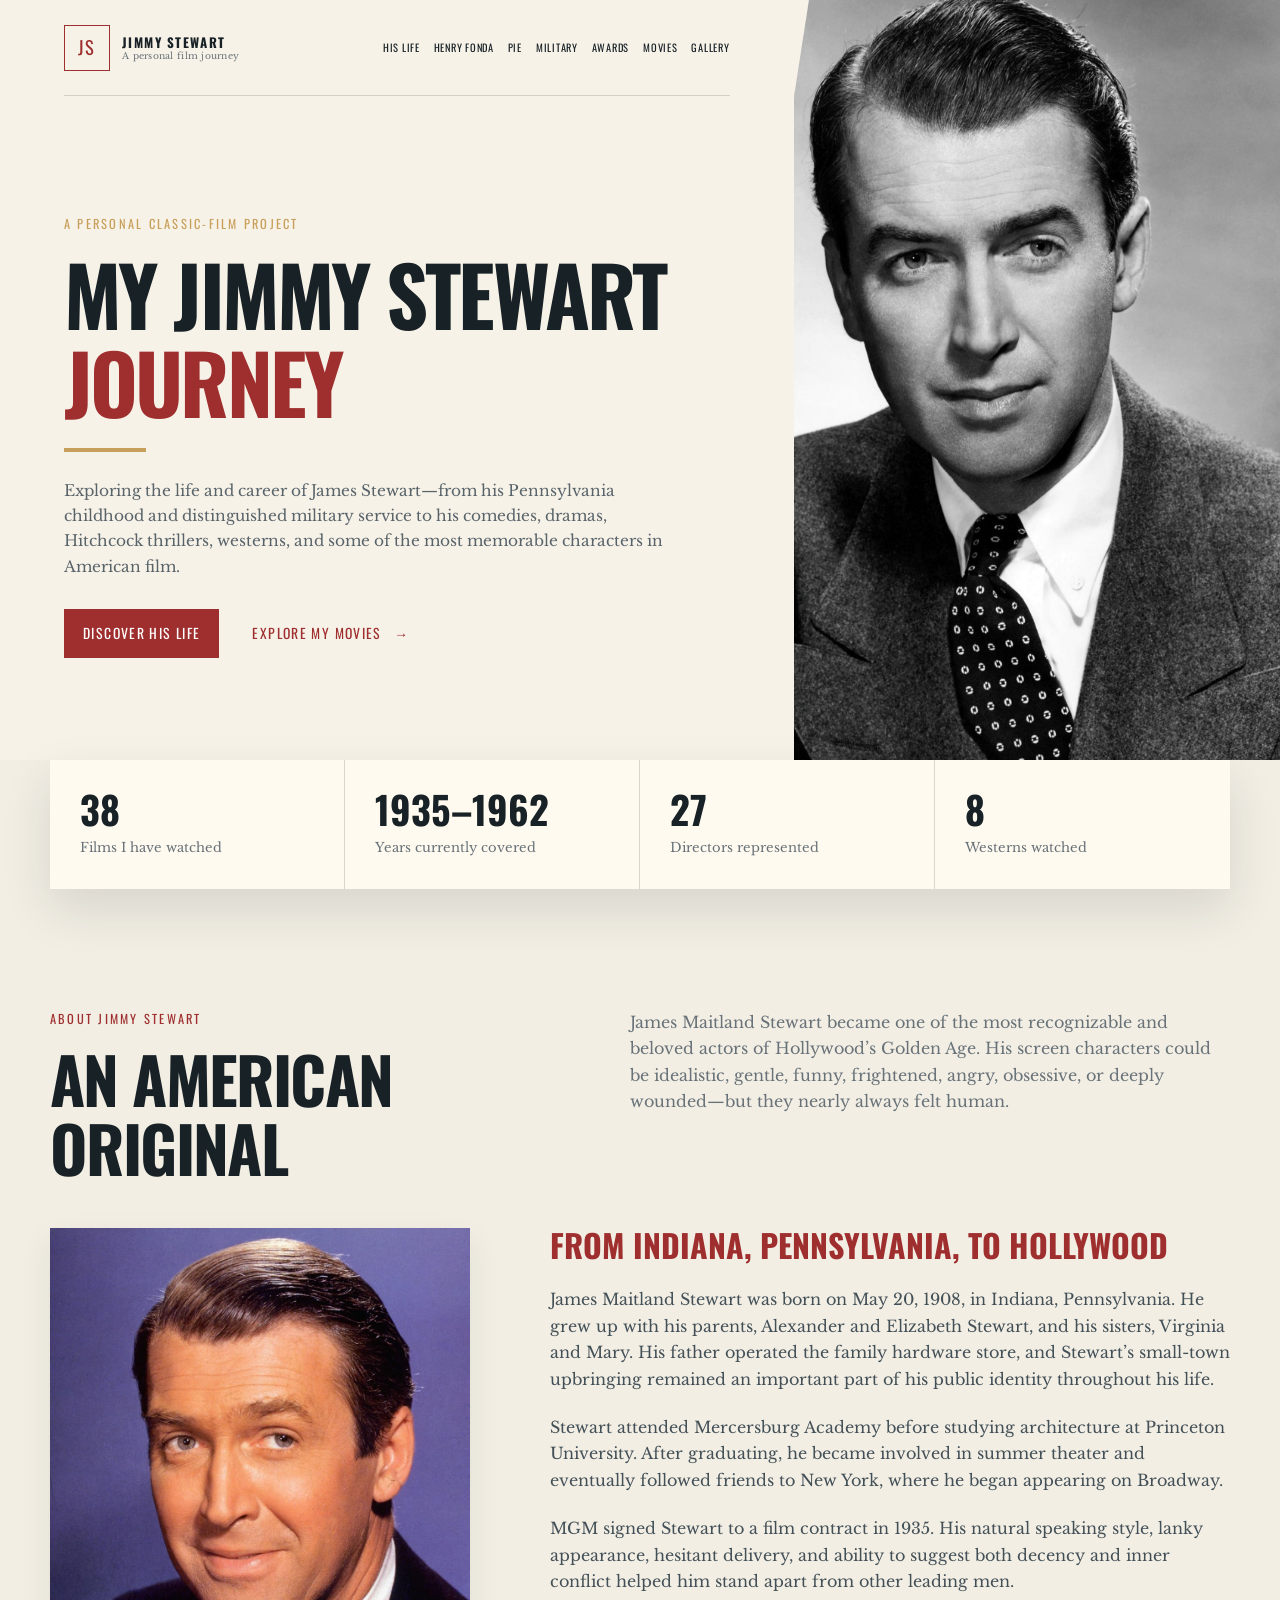
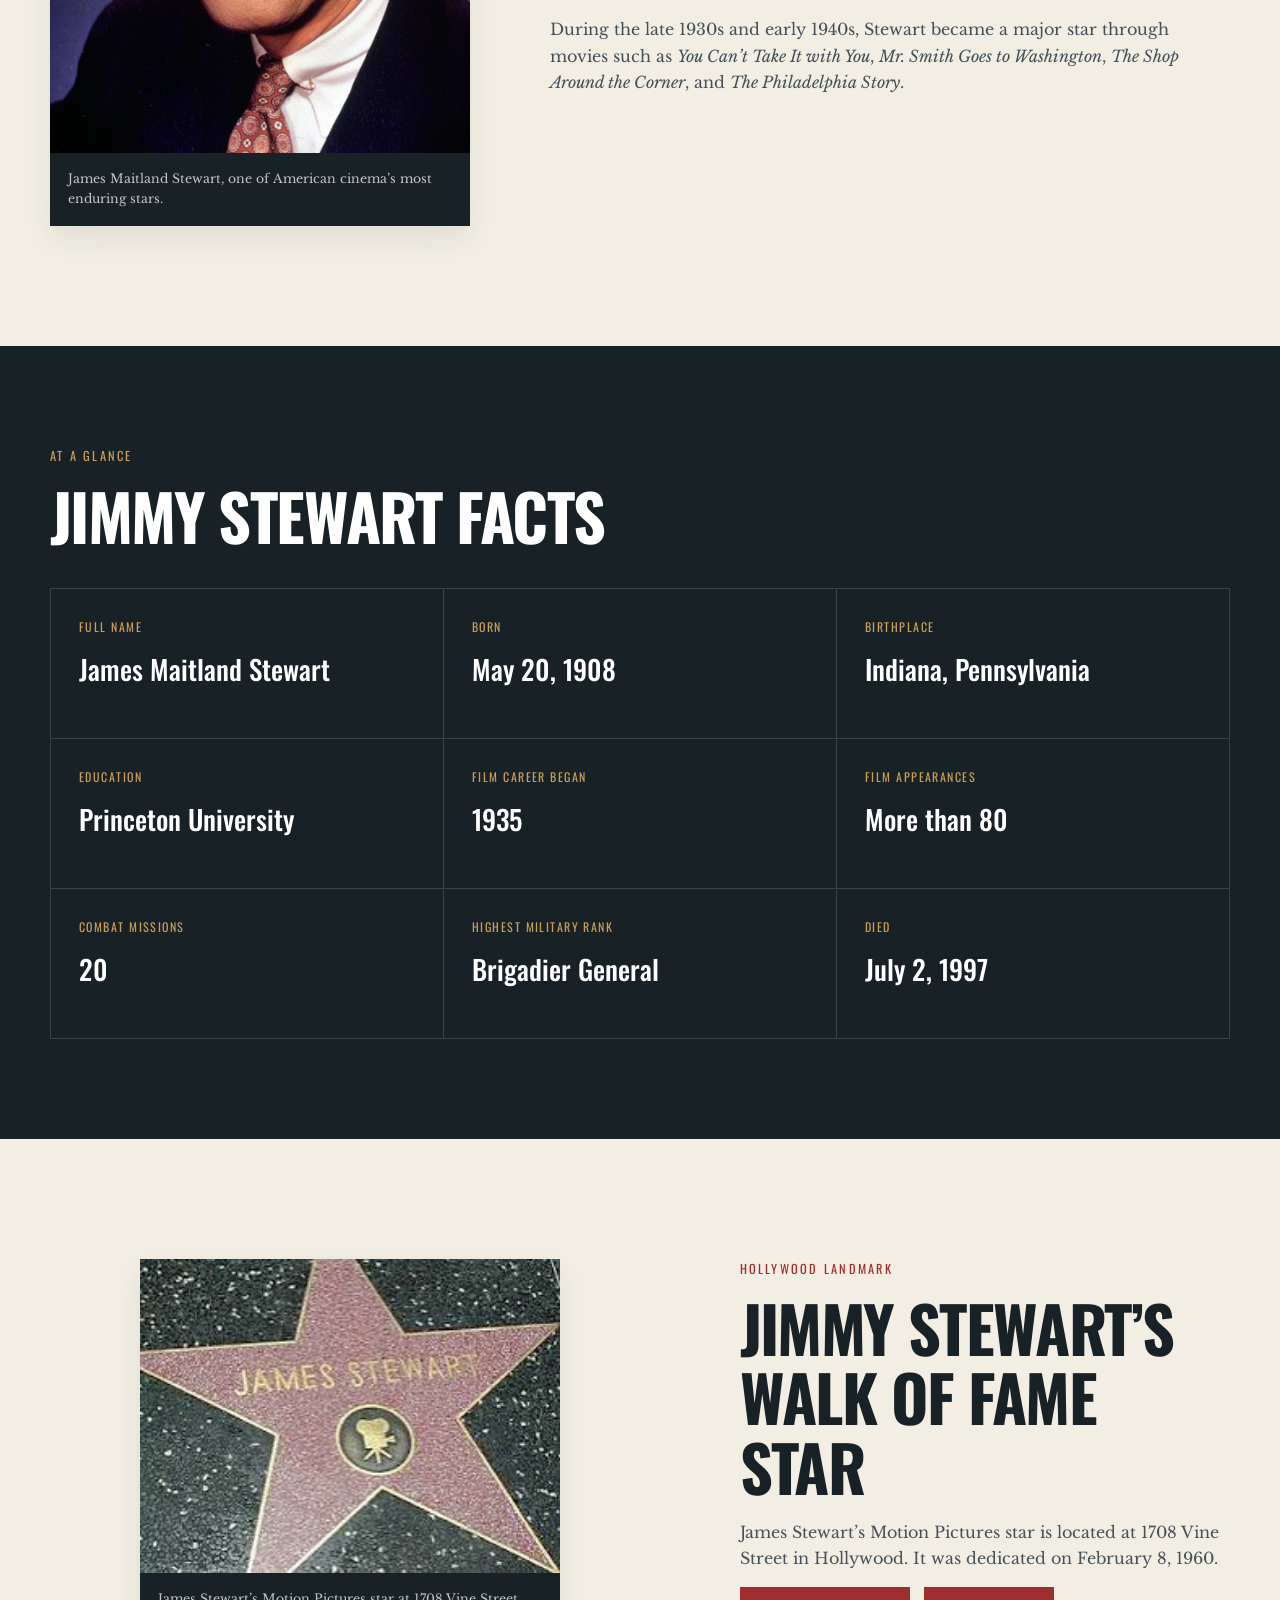
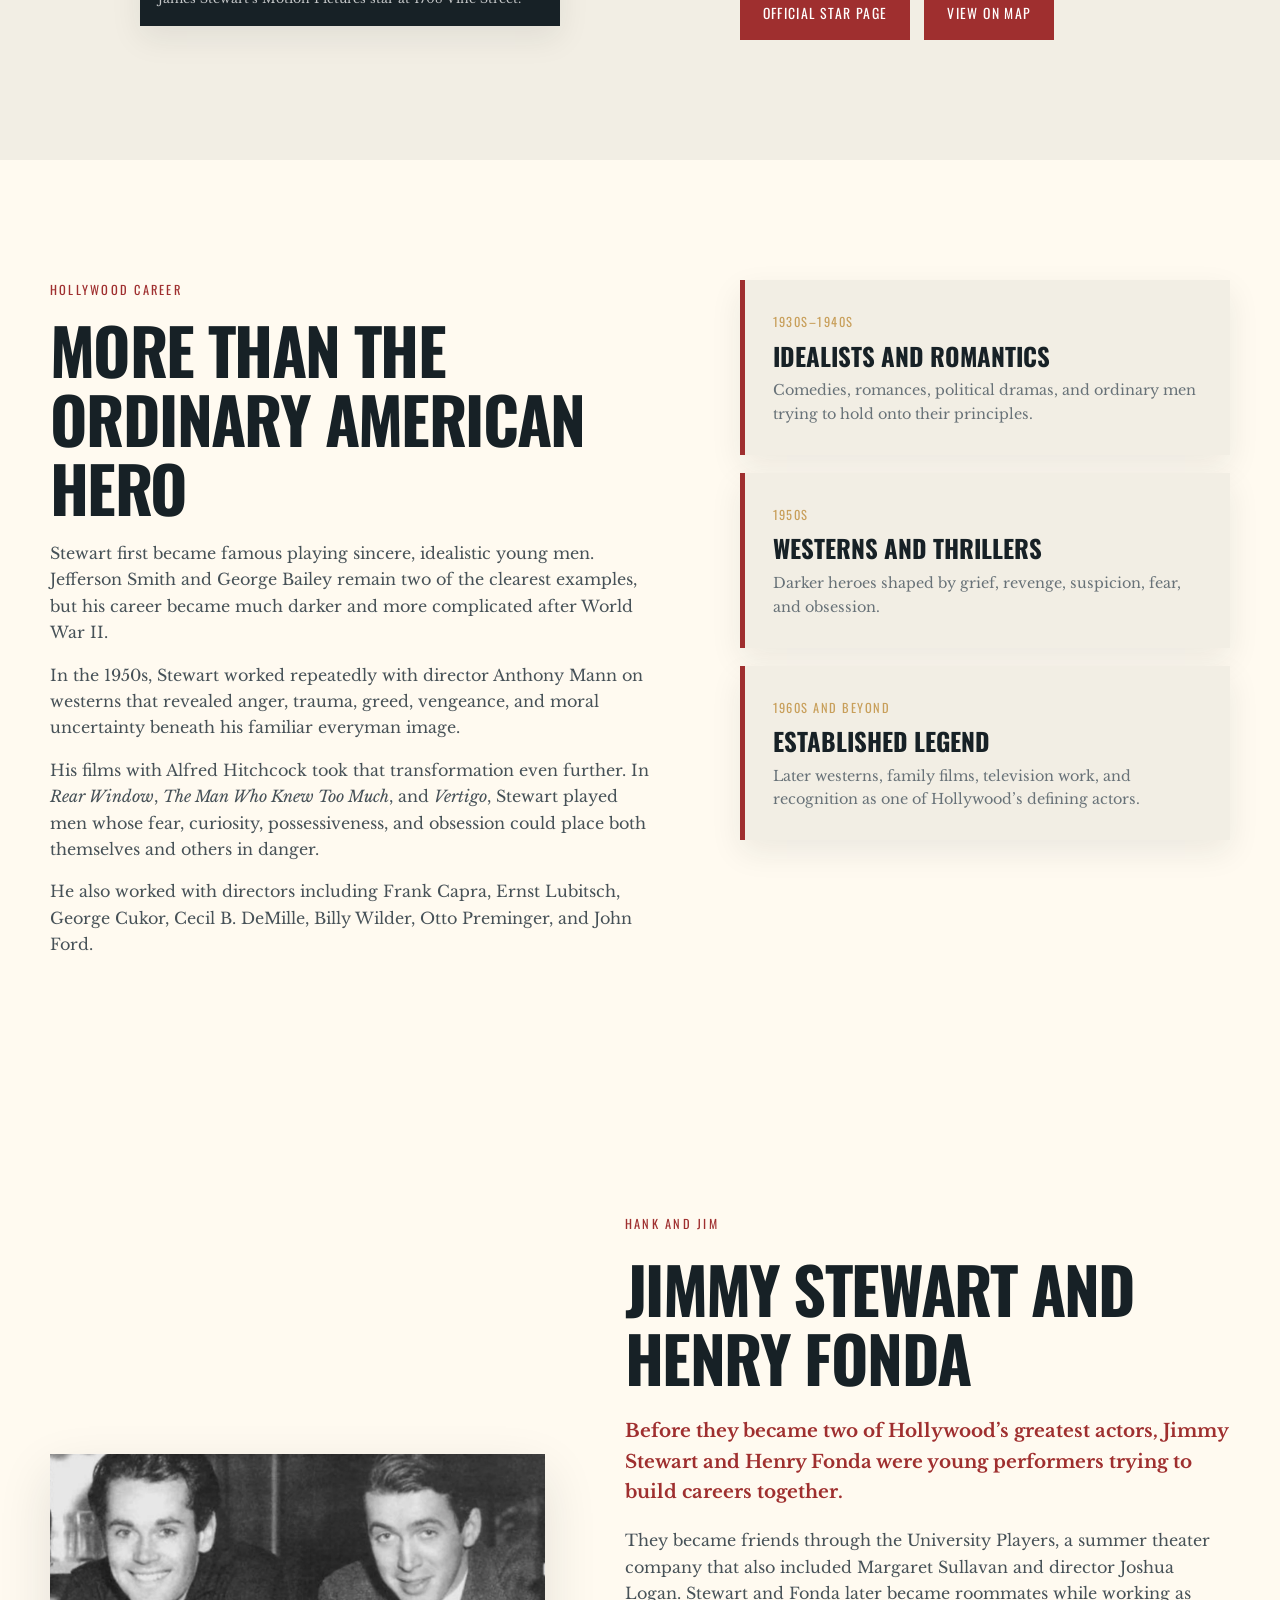
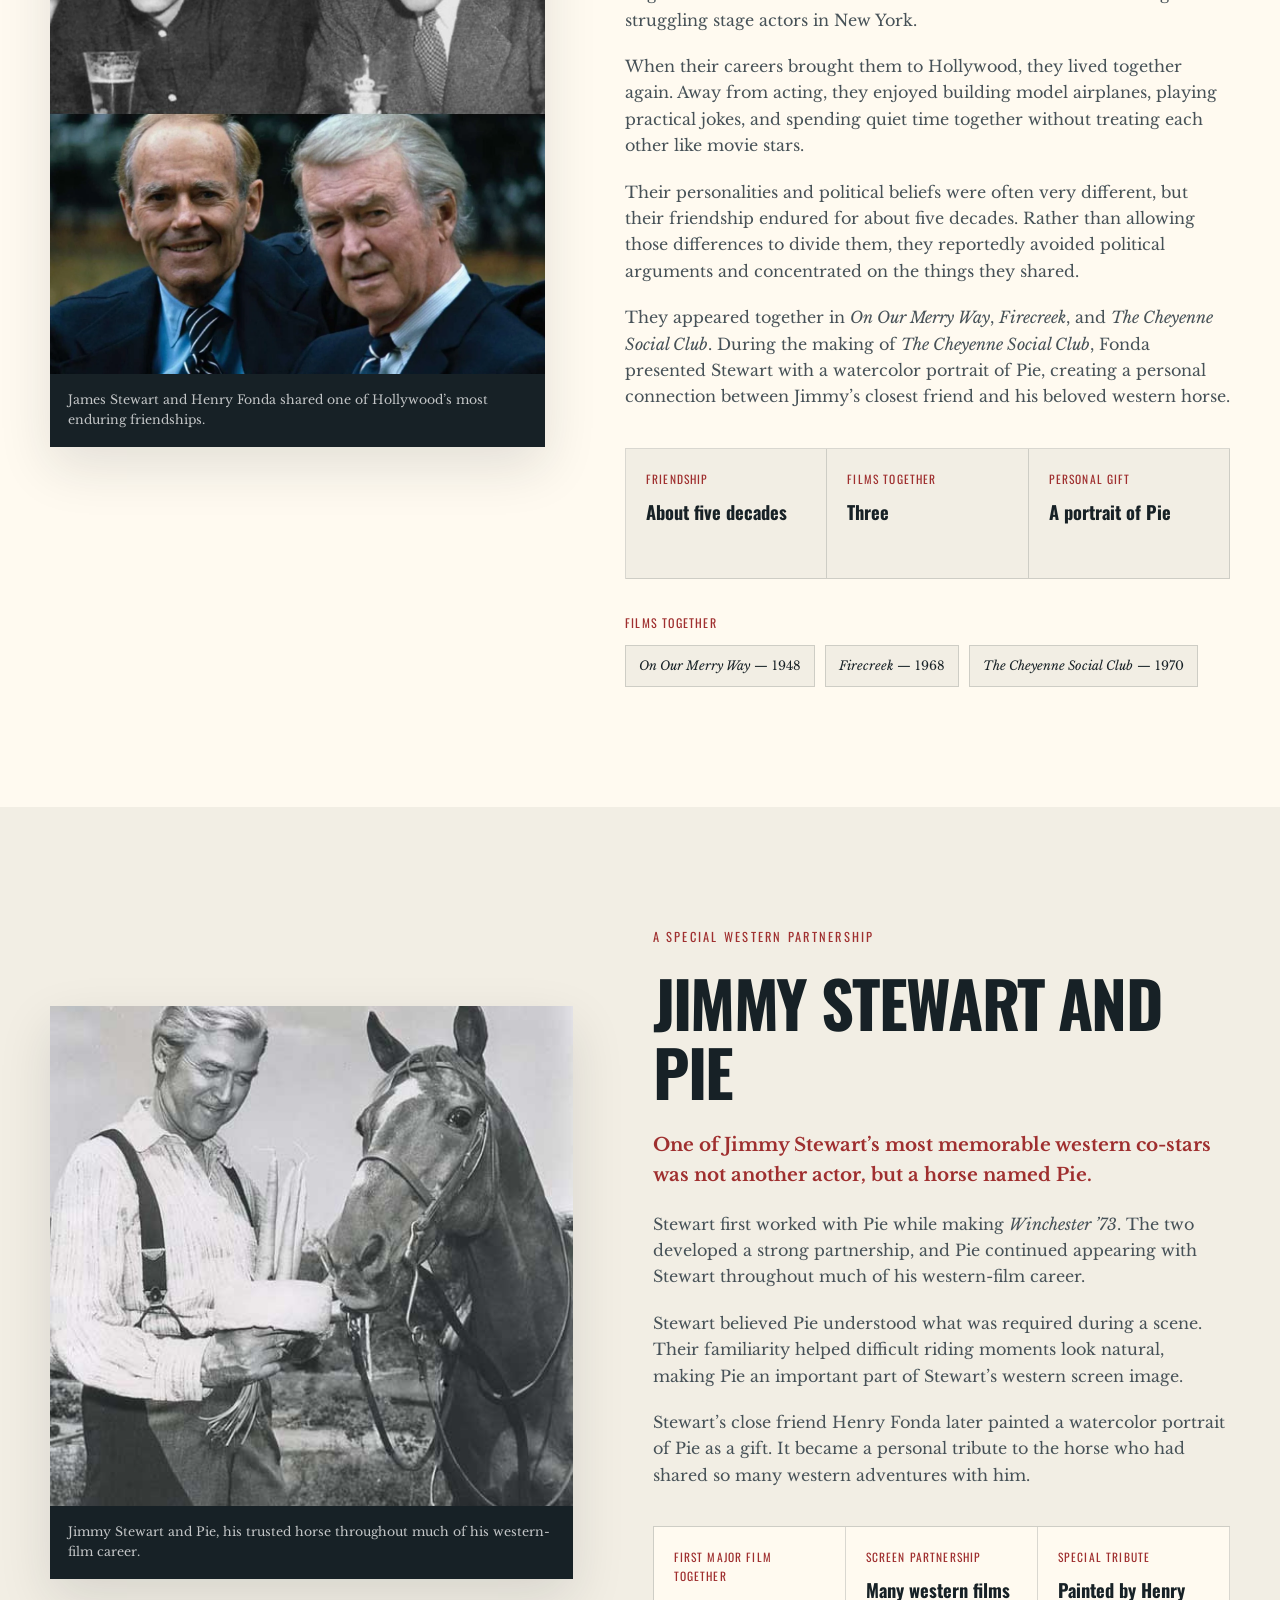
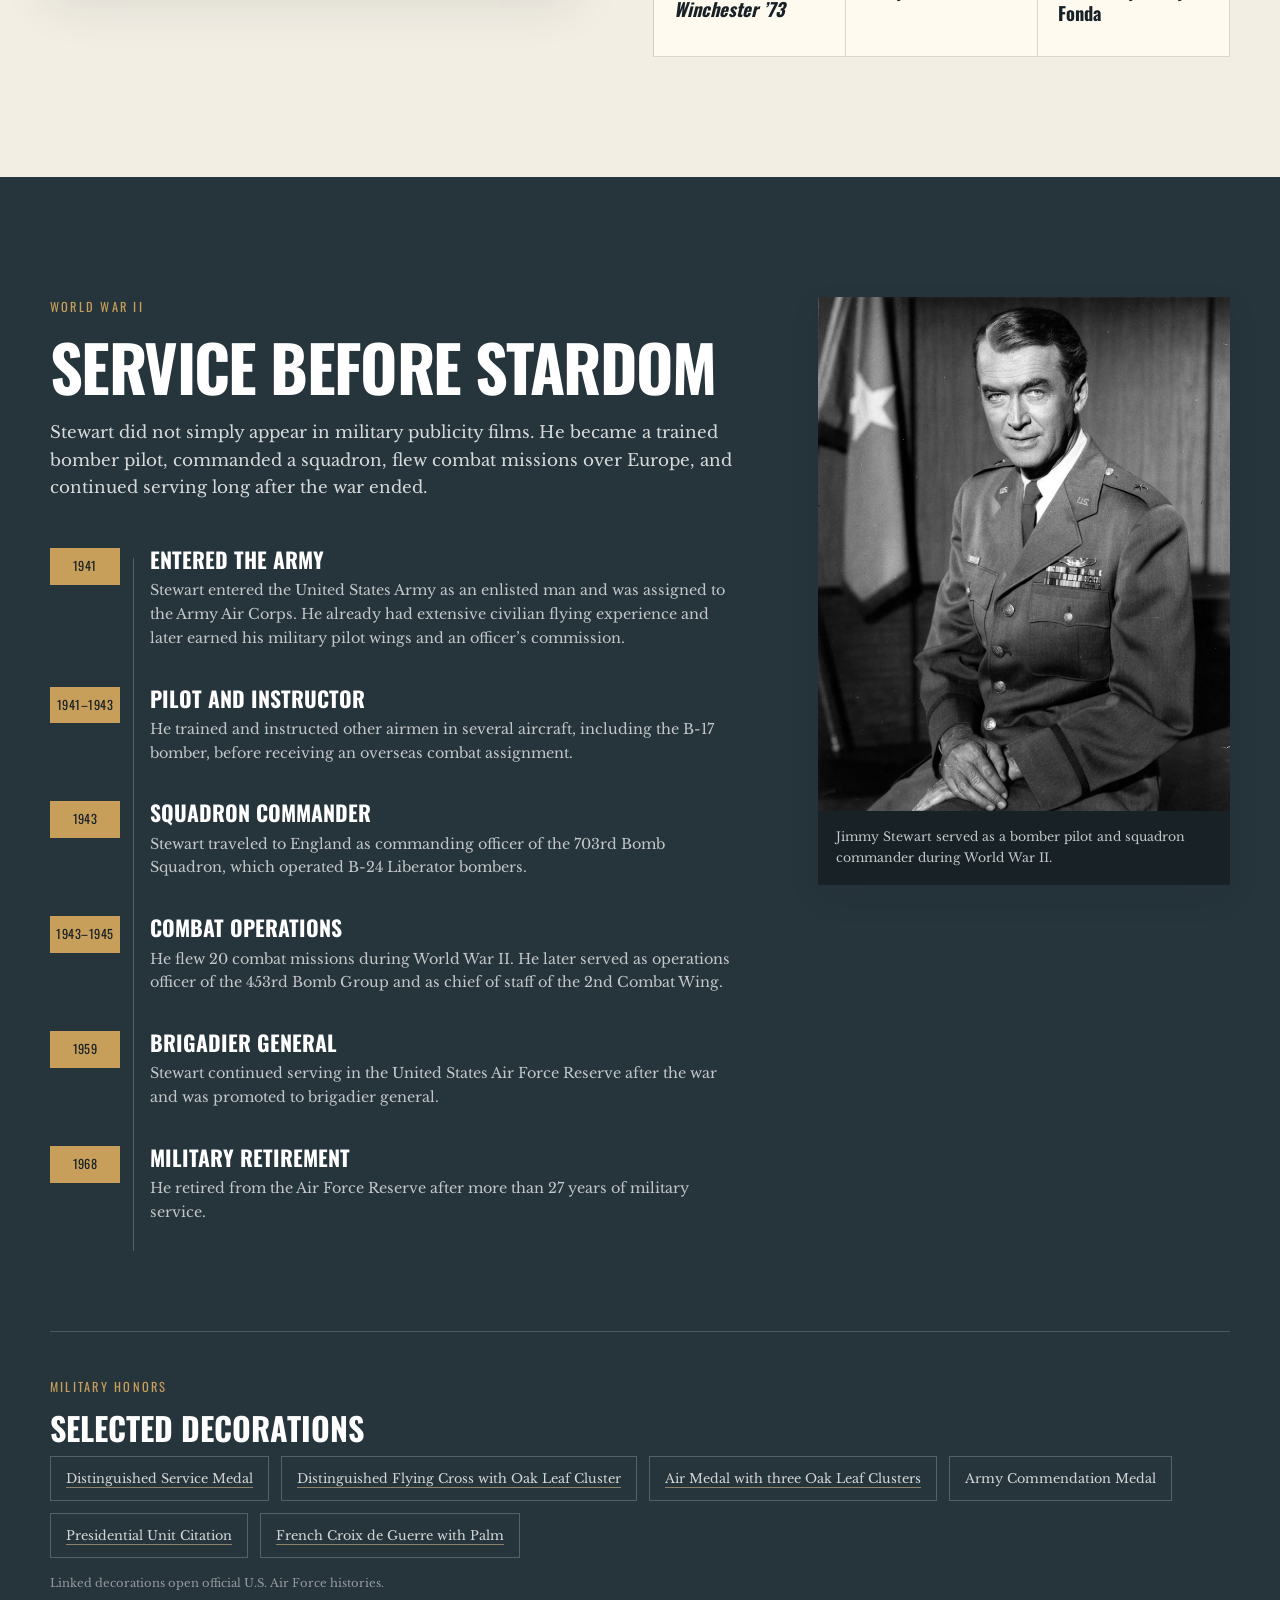
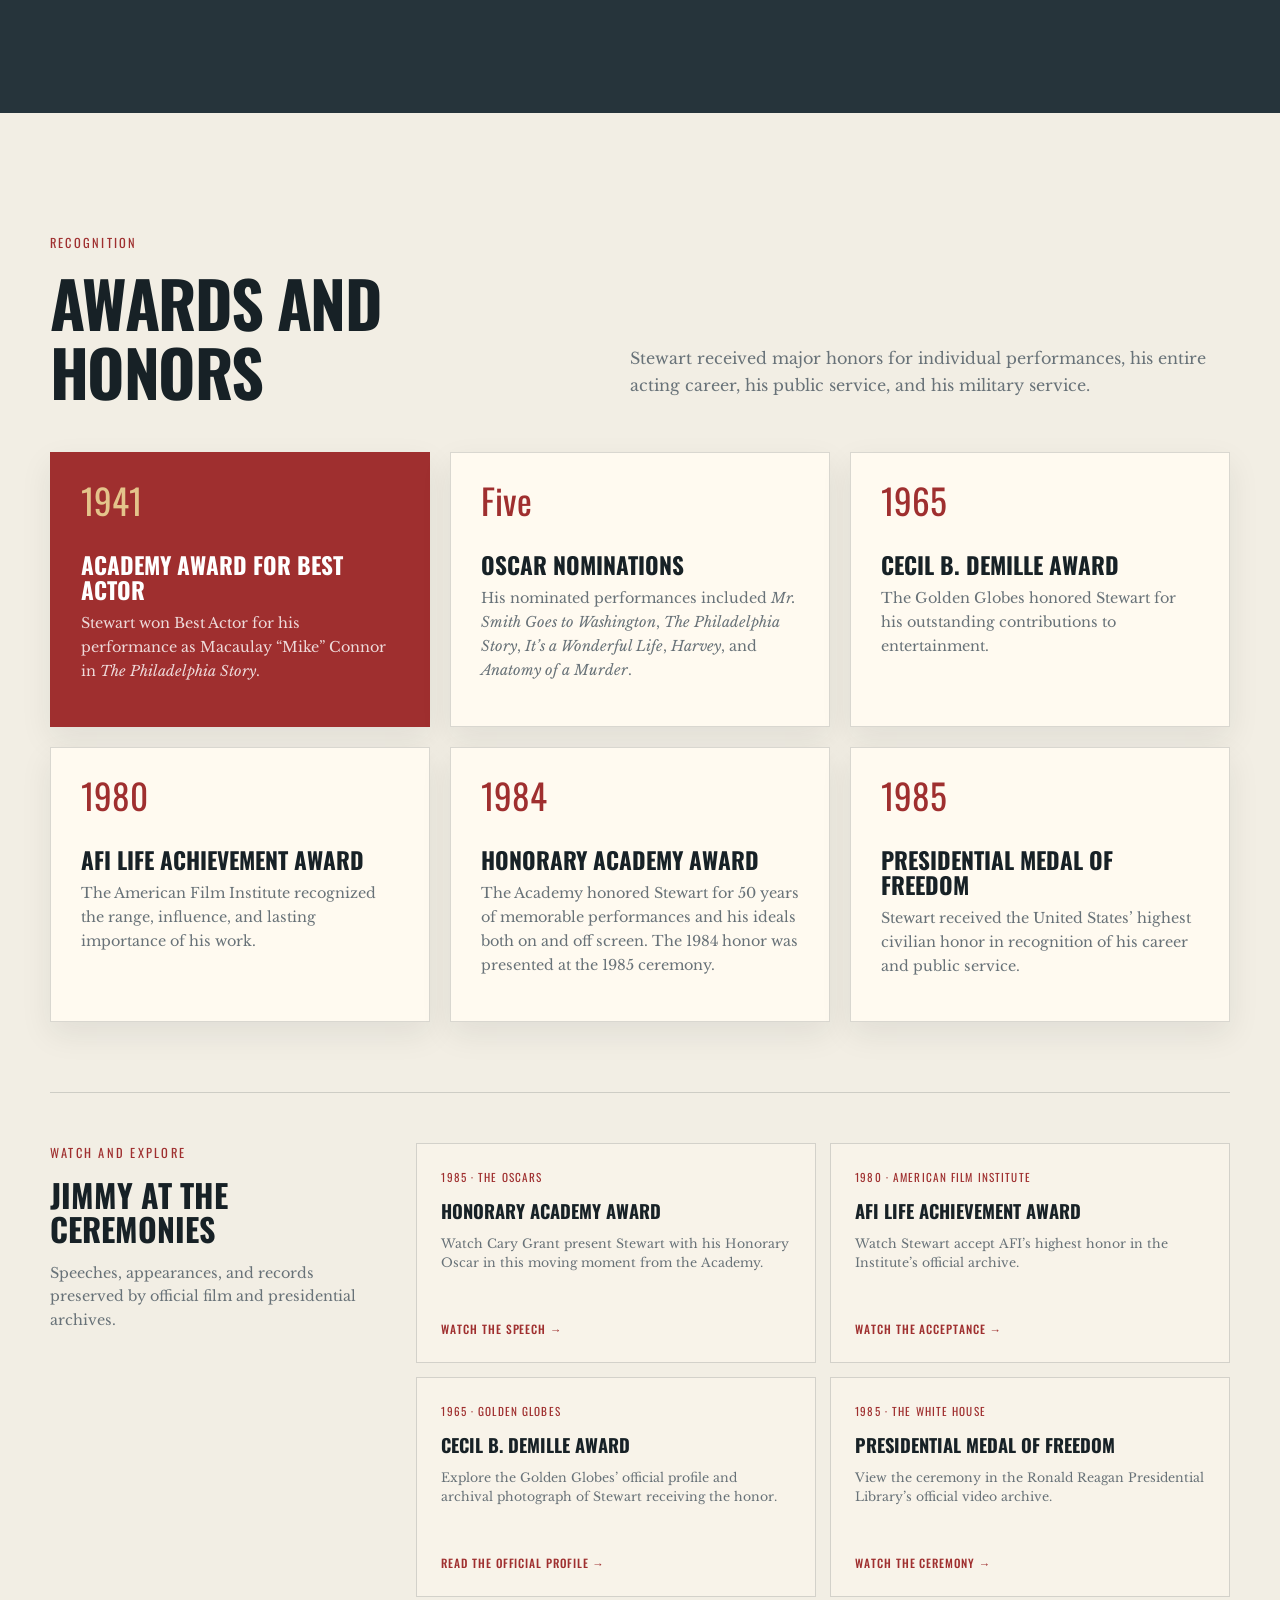
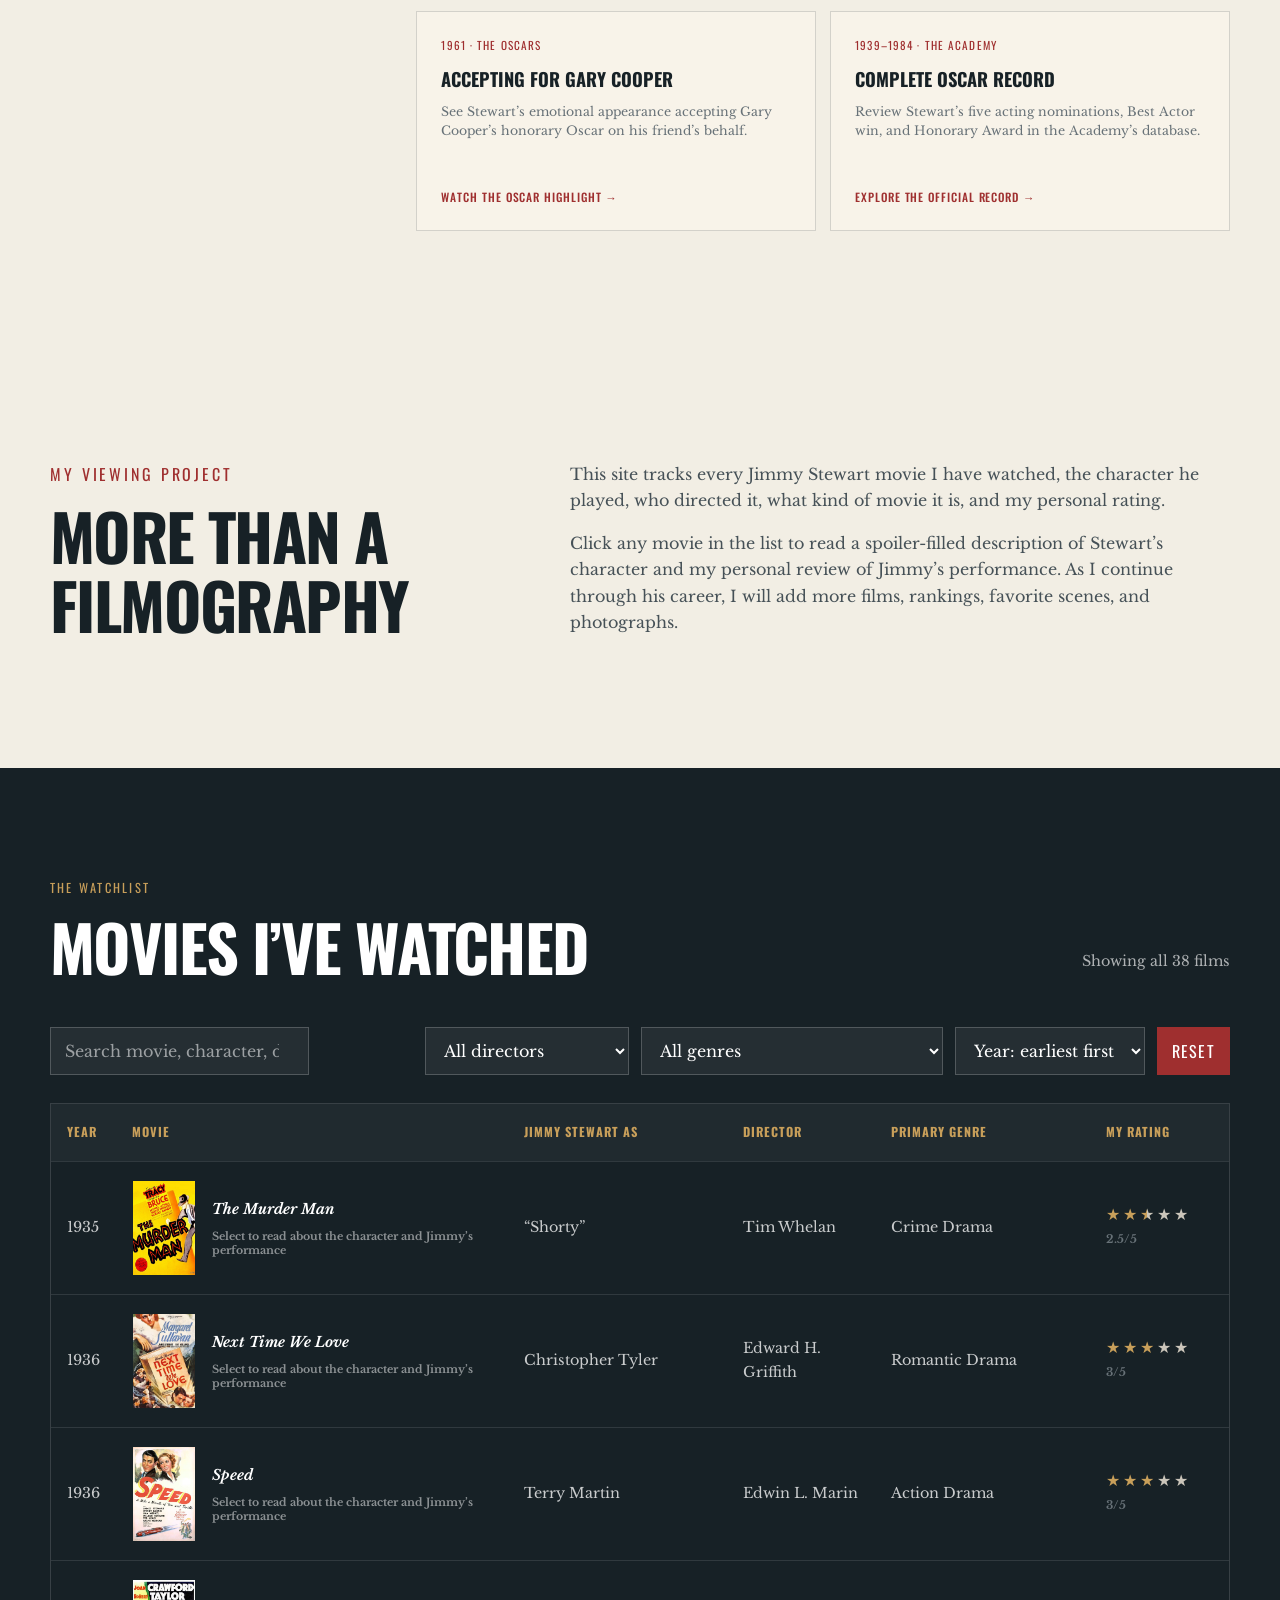
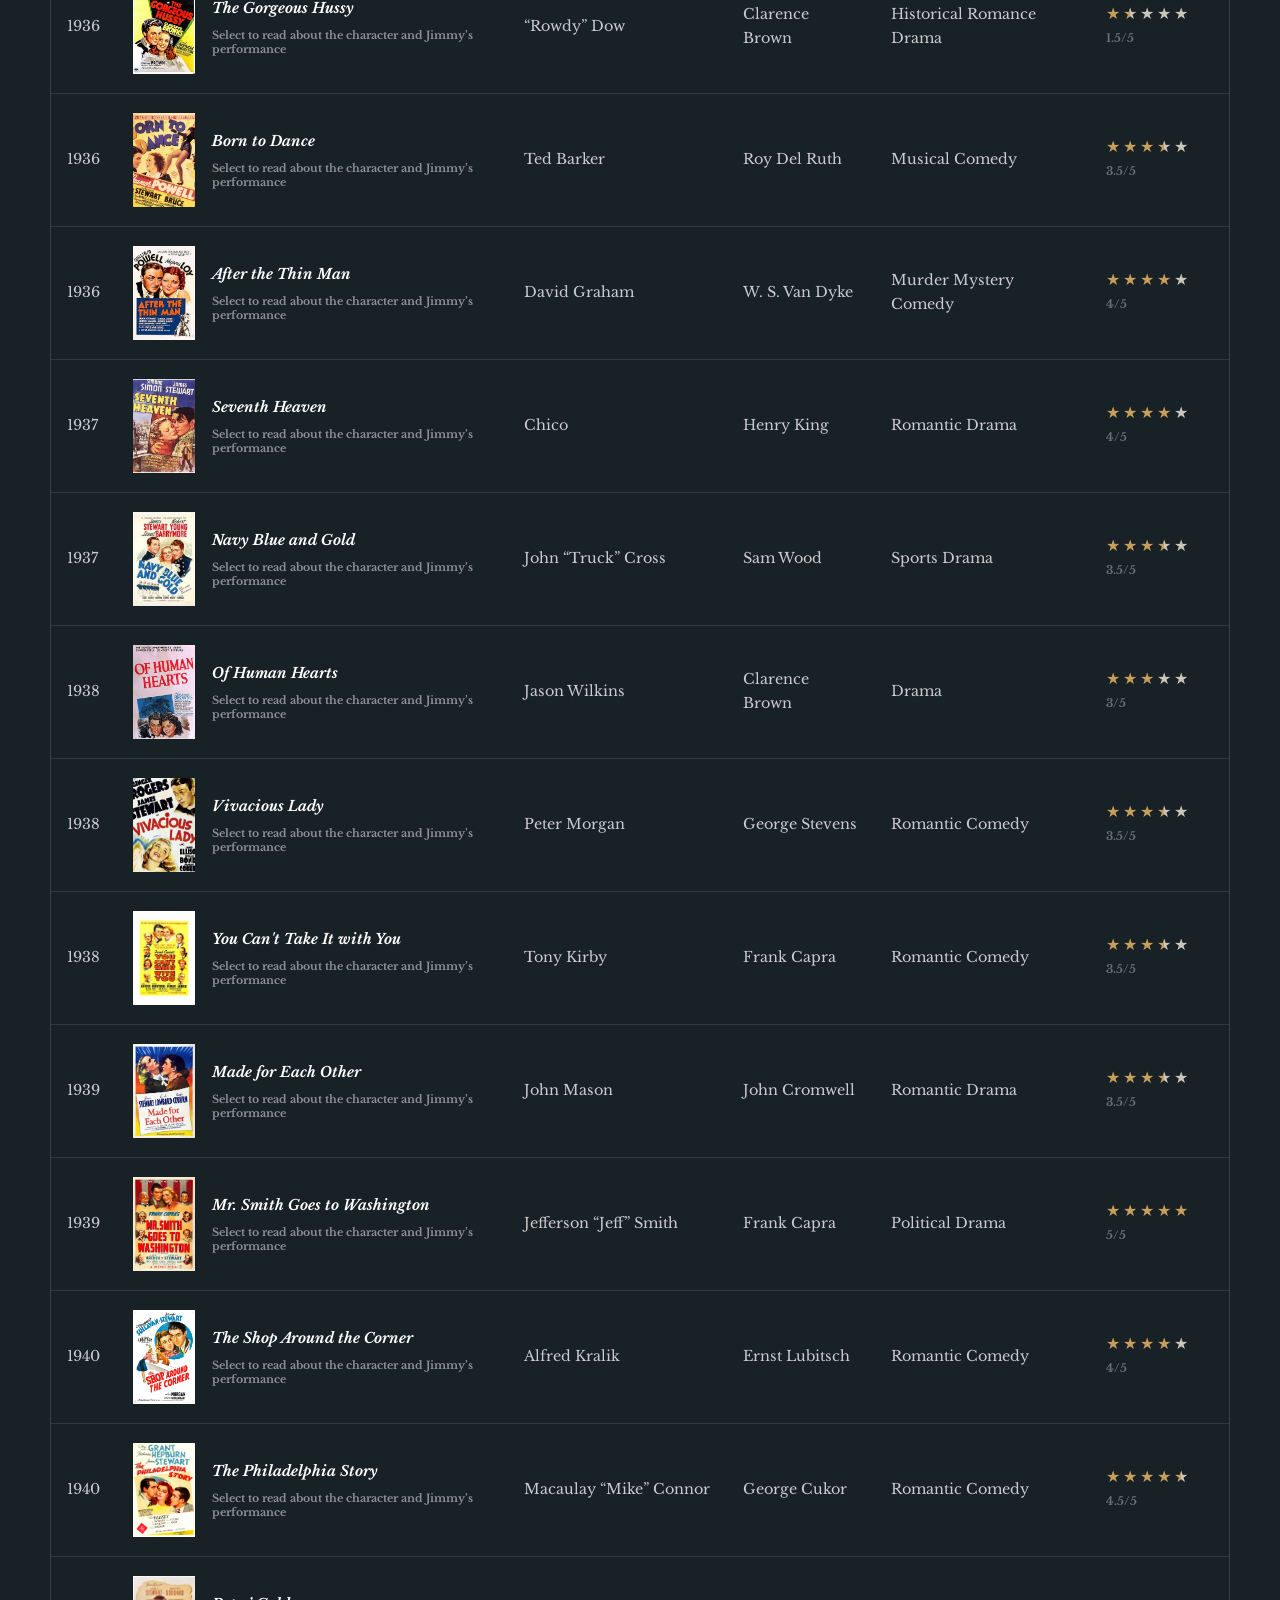
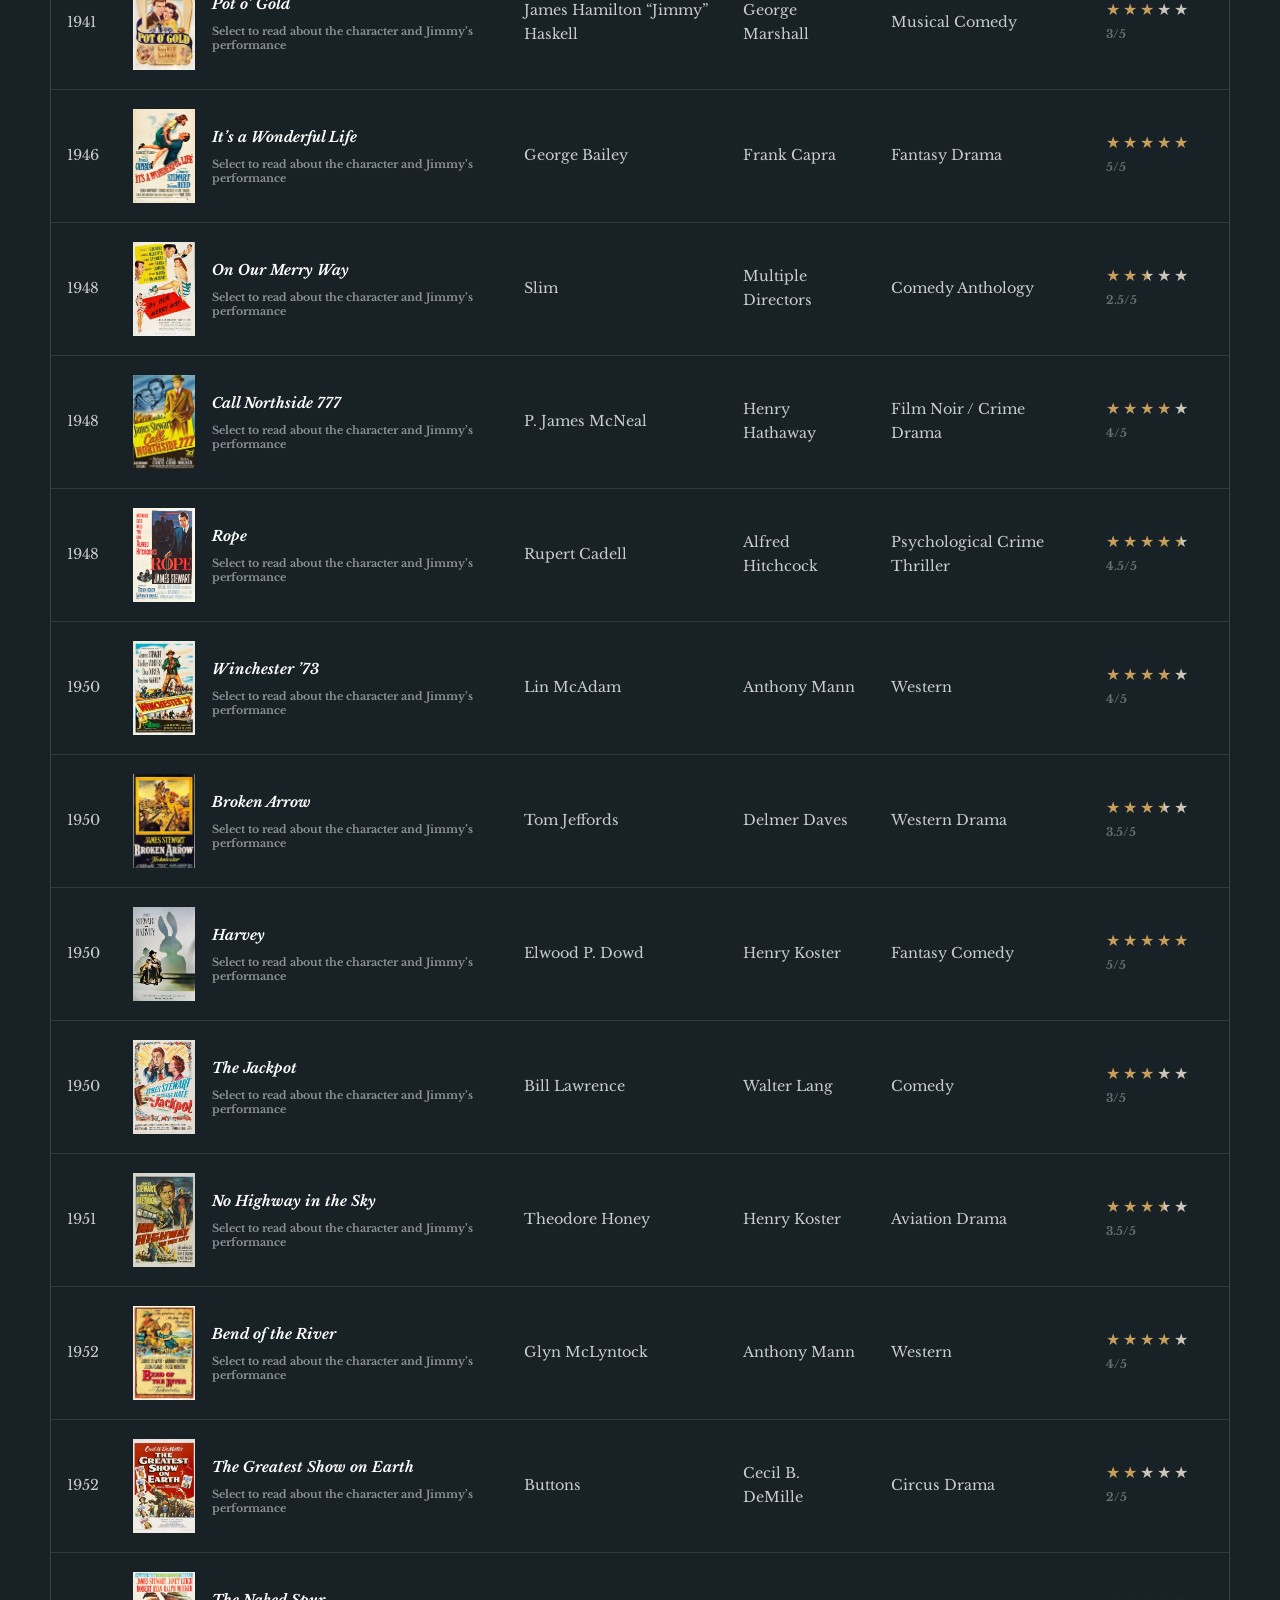
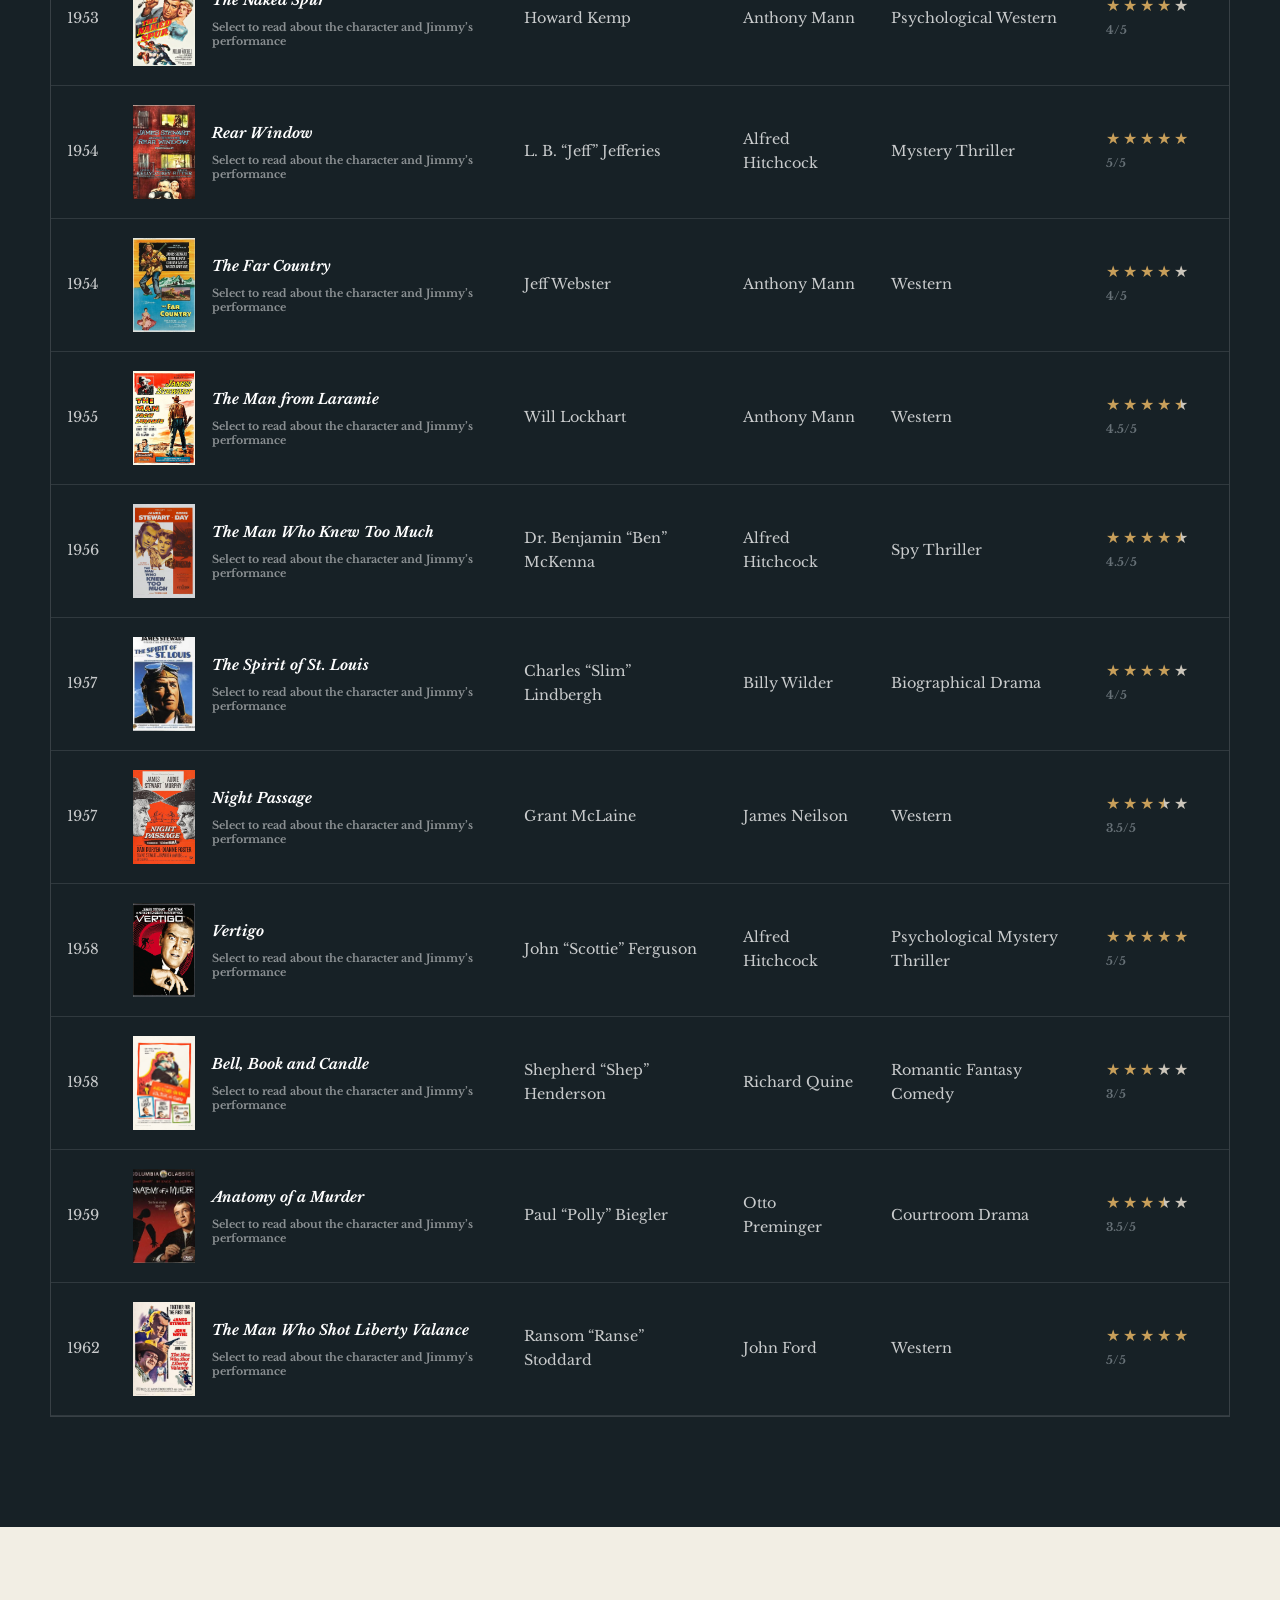
==== index.html @ b27cf0fc "Enrich awards and honors sections" ====
<!DOCTYPE html>
<html lang="en">
<head>
  <meta charset="UTF-8">

  <meta
    name="viewport"
    content="width=device-width, initial-scale=1.0"
  >

  <meta
    name="description"
    content="Ace's personal Jimmy Stewart movie journey, featuring his life, military service, films, characters, directors, genres, ratings, and reviews."
  >

  <title>My Jimmy Stewart Journey</title>

  <link rel="icon" href="favicon.svg" type="image/svg+xml">
  <link rel="alternate icon" href="favicon-32x32.png" type="image/png">
  <link rel="apple-touch-icon" href="apple-touch-icon.png">
  <meta name="theme-color" content="#172126">

  <link rel="preconnect" href="https://fonts.googleapis.com">

  <link
    rel="preconnect"
    href="https://fonts.gstatic.com"
    crossorigin
  >

  <link
    href="https://fonts.googleapis.com/css2?family=Libre+Baskerville:wght@400;700&family=Oswald:wght@400;500;600&display=swap"
    rel="stylesheet"
  >

  <link rel="stylesheet" href="styles.css?v=5">
</head>

<body>

  <!-- HERO -->

  <header class="hero" id="top">

    <div class="hero-panel">

      <nav class="nav" aria-label="Main navigation">

        <a
          class="logo"
          href="#top"
          aria-label="Return to the top of the page"
        >
          <span class="logo-mark">JS</span>
          <span class="logo-copy">
            <strong>Jimmy Stewart</strong>
            <small>A personal film journey</small>
          </span>
        </a>

        <div class="nav-links">
          <a href="#biography">His Life</a>
          <a href="#fonda">Henry Fonda</a>
          <a href="#pie">Pie</a>
          <a href="#military">Military</a>
          <a href="#awards">Awards</a>
          <a href="#movies">Movies</a>
          <a href="#gallery">Gallery</a>
        </div>

      </nav>

      <div class="hero-content">

        <p class="eyebrow">
          A personal classic-film project
        </p>

        <h1>
          My Jimmy Stewart <span>Journey</span>
        </h1>

        <div class="hero-rule" aria-hidden="true"></div>

        <p class="hero-copy">
          Exploring the life and career of James Stewart—from his
          Pennsylvania childhood and distinguished military service to
          his comedies, dramas, Hitchcock thrillers, westerns, and some
          of the most memorable characters in American film.
        </p>

        <div class="hero-buttons">

          <a class="button" href="#biography">
            Discover his life
          </a>

          <a class="button button-secondary" href="#movies">
            Explore my movies <span aria-hidden="true">&#8594;</span>
          </a>

        </div>

      </div>

    </div>

    <div
      class="hero-image"
      role="img"
      aria-label="Portrait of James Stewart"
    ></div>

  </header>


  <main>

    <!-- VIEWING STATISTICS -->

    <section
      class="stats container"
      id="journey"
      aria-label="Viewing statistics"
    >

      <article>
        <strong id="film-count">35</strong>
        <span>Films I have watched</span>
      </article>

      <article>
        <strong>1935–1962</strong>
        <span>Years currently covered</span>
      </article>

      <article>
        <strong id="director-count">25</strong>
        <span>Directors represented</span>
      </article>

      <article>
        <strong id="western-count">8</strong>
        <span>Westerns watched</span>
      </article>

    </section>


    <!-- BIOGRAPHY INTRODUCTION -->

    <section class="biography-section" id="biography">

      <div class="container">

        <div class="section-heading biography-heading">

          <div>

            <p class="eyebrow dark">
              About Jimmy Stewart
            </p>

            <h2>
              An American original
            </h2>

          </div>

          <p class="section-introduction">
            James Maitland Stewart became one of the most recognizable
            and beloved actors of Hollywood’s Golden Age. His screen
            characters could be idealistic, gentle, funny, frightened,
            angry, obsessive, or deeply wounded—but they nearly always
            felt human.
          </p>

        </div>


        <div class="biography-layout">

          <figure class="biography-photo">

            <img
              src="images/jimmy-stewart-portrait.jpg"
              alt="Portrait of Jimmy Stewart"
              loading="lazy"
            >

            <figcaption>
              James Maitland Stewart, one of American cinema’s most
              enduring stars.
            </figcaption>

          </figure>


          <div class="biography-copy">

            <h3>
              From Indiana, Pennsylvania, to Hollywood
            </h3>

            <p>
              James Maitland Stewart was born on May 20, 1908, in
              Indiana, Pennsylvania. He grew up with his parents,
              Alexander and Elizabeth Stewart, and his sisters,
              Virginia and Mary. His father operated the family
              hardware store, and Stewart’s small-town upbringing
              remained an important part of his public identity
              throughout his life.
            </p>

            <p>
              Stewart attended Mercersburg Academy before studying
              architecture at Princeton University. After graduating,
              he became involved in summer theater and eventually
              followed friends to New York, where he began appearing
              on Broadway.
            </p>

            <p>
              MGM signed Stewart to a film contract in 1935. His
              natural speaking style, lanky appearance, hesitant
              delivery, and ability to suggest both decency and inner
              conflict helped him stand apart from other leading men.
            </p>

            <p>
              During the late 1930s and early 1940s, Stewart became a
              major star through movies such as
              <em>You Can’t Take It with You</em>,
              <em>Mr. Smith Goes to Washington</em>,
              <em>The Shop Around the Corner</em>, and
              <em>The Philadelphia Story</em>.
            </p>

          </div>

        </div>

      </div>

    </section>


    <!-- QUICK FACTS -->

    <section class="quick-facts">

      <div class="container">

        <div class="quick-facts-heading">

          <p class="eyebrow">
            At a glance
          </p>

          <h2>
            Jimmy Stewart facts
          </h2>

        </div>


        <div class="facts-grid">

          <article class="fact-card">
            <span class="fact-label">Full name</span>
            <strong>James Maitland Stewart</strong>
          </article>

          <article class="fact-card">
            <span class="fact-label">Born</span>
            <strong>May 20, 1908</strong>
          </article>

          <article class="fact-card">
            <span class="fact-label">Birthplace</span>
            <strong>Indiana, Pennsylvania</strong>
          </article>

          <article class="fact-card">
            <span class="fact-label">Education</span>
            <strong>Princeton University</strong>
          </article>

          <article class="fact-card">
            <span class="fact-label">Film career began</span>
            <strong>1935</strong>
          </article>

          <article class="fact-card">
            <span class="fact-label">Film appearances</span>
            <strong>More than 80</strong>
          </article>

          <article class="fact-card">
            <span class="fact-label">Combat missions</span>
            <strong>20</strong>
          </article>

          <article class="fact-card">
            <span class="fact-label">Highest military rank</span>
            <strong>Brigadier General</strong>
          </article>

          <article class="fact-card">
            <span class="fact-label">Died</span>
            <strong>July 2, 1997</strong>
          </article>

        </div>

      </div>

    </section>


    <!-- HOLLYWOOD WALK OF FAME -->

    <section class="awards-section" id="walk-of-fame">

      <div class="container">

        <div class="career-grid">

          <figure class="biography-photo">

            <a
              href="https://walkoffame.com/james-stewart/"
              target="_blank"
              rel="noopener noreferrer"
            >
              <img
                src="images/jimmy-stewart-walk-of-fame.jpg"
                alt="James Stewart’s star on the Hollywood Walk of Fame"
                loading="lazy"
              >
            </a>

            <figcaption>
              James Stewart’s Motion Pictures star at 1708 Vine Street.
            </figcaption>

          </figure>


          <div class="career-copy">

            <p class="eyebrow dark">
              Hollywood landmark
            </p>

            <h2>
              Jimmy Stewart’s Walk of Fame star
            </h2>

            <p>
              James Stewart’s Motion Pictures star is located at
              1708 Vine Street in Hollywood. It was dedicated on
              February 8, 1960.
            </p>

            <div class="hero-buttons">

              <a
                class="button"
                href="https://walkoffame.com/james-stewart/"
                target="_blank"
                rel="noopener noreferrer"
              >
                Official star page
              </a>

              <a
                class="button"
                href="https://www.google.com/maps/search/?api=1&query=1708+Vine+Street+Hollywood+CA"
                target="_blank"
                rel="noopener noreferrer"
              >
                View on map
              </a>

            </div>

          </div>

        </div>

      </div>

    </section>
        <!-- FILM CAREER -->

    <section class="career-section">

      <div class="container">

        <div class="career-grid">

          <div class="career-copy">

            <p class="eyebrow dark">
              Hollywood career
            </p>

            <h2>
              More than the ordinary American hero
            </h2>

            <p>
              Stewart first became famous playing sincere, idealistic
              young men. Jefferson Smith and George Bailey remain two
              of the clearest examples, but his career became much
              darker and more complicated after World War II.
            </p>

            <p>
              In the 1950s, Stewart worked repeatedly with director
              Anthony Mann on westerns that revealed anger, trauma,
              greed, vengeance, and moral uncertainty beneath his
              familiar everyman image.
            </p>

            <p>
              His films with Alfred Hitchcock took that transformation
              even further. In <em>Rear Window</em>,
              <em>The Man Who Knew Too Much</em>, and
              <em>Vertigo</em>, Stewart played men whose fear,
              curiosity, possessiveness, and obsession could place
              both themselves and others in danger.
            </p>

            <p>
              He also worked with directors including Frank Capra,
              Ernst Lubitsch, George Cukor, Cecil B. DeMille,
              Billy Wilder, Otto Preminger, and John Ford.
            </p>

          </div>


          <div class="career-eras">

            <article>

              <span>1930s–1940s</span>

              <h3>
                Idealists and romantics
              </h3>

              <p>
                Comedies, romances, political dramas, and ordinary
                men trying to hold onto their principles.
              </p>

            </article>


            <article>

              <span>1950s</span>

              <h3>
                Westerns and thrillers
              </h3>

              <p>
                Darker heroes shaped by grief, revenge, suspicion,
                fear, and obsession.
              </p>

            </article>


            <article>

              <span>1960s and beyond</span>

              <h3>
                Established legend
              </h3>

              <p>
                Later westerns, family films, television work, and
                recognition as one of Hollywood’s defining actors.
              </p>

            </article>

          </div>

        </div>

      </div>

    </section>


    <!-- JIMMY STEWART AND HENRY FONDA -->

    <section class="fonda-section" id="fonda">

      <div class="container fonda-layout">

        <figure class="fonda-photo">

          <img
            src="images/jimmy-stewart-henry-fonda.jpg"
            alt="James Stewart and Henry Fonda together"
            loading="lazy"
          >

          <figcaption>
            James Stewart and Henry Fonda shared one of Hollywood’s most
            enduring friendships.
          </figcaption>

        </figure>


        <div class="fonda-copy">

          <p class="eyebrow dark">
            Hank and Jim
          </p>

          <h2>
            Jimmy Stewart and Henry Fonda
          </h2>

          <p class="fonda-introduction">
            Before they became two of Hollywood’s greatest actors, Jimmy
            Stewart and Henry Fonda were young performers trying to build
            careers together.
          </p>

          <p>
            They became friends through the University Players, a summer
            theater company that also included Margaret Sullavan and
            director Joshua Logan. Stewart and Fonda later became
            roommates while working as struggling stage actors in
            New York.
          </p>

          <p>
            When their careers brought them to Hollywood, they lived
            together again. Away from acting, they enjoyed building
            model airplanes, playing practical jokes, and spending quiet
            time together without treating each other like movie stars.
          </p>

          <p>
            Their personalities and political beliefs were often very
            different, but their friendship endured for about five
            decades. Rather than allowing those differences to divide
            them, they reportedly avoided political arguments and
            concentrated on the things they shared.
          </p>

          <p>
            They appeared together in <em>On Our Merry Way</em>,
            <em>Firecreek</em>, and
            <em>The Cheyenne Social Club</em>. During the making of
            <em>The Cheyenne Social Club</em>, Fonda presented Stewart
            with a watercolor portrait of Pie, creating a personal
            connection between Jimmy’s closest friend and his beloved
            western horse.
          </p>


          <div class="fonda-facts">

            <article>
              <span>Friendship</span>
              <strong>About five decades</strong>
            </article>

            <article>
              <span>Films together</span>
              <strong>Three</strong>
            </article>

            <article>
              <span>Personal gift</span>
              <strong>A portrait of Pie</strong>
            </article>

          </div>


          <div class="fonda-films">

            <p>
              Films together
            </p>

            <div class="fonda-film-list">
              <span><em>On Our Merry Way</em> — 1948</span>
              <span><em>Firecreek</em> — 1968</span>
              <span><em>The Cheyenne Social Club</em> — 1970</span>
            </div>

          </div>

        </div>

      </div>

    </section>


    <!-- JIMMY STEWART AND PIE -->

    <section class="pie-section" id="pie">

      <div class="container pie-layout">

        <figure class="pie-photo">

          <img
            src="images/jimmy-stewart-pie.jpg"
            alt="Jimmy Stewart riding Pie during his western-film career"
            loading="lazy"
          >

          <figcaption>
            Jimmy Stewart and Pie, his trusted horse throughout much of
            his western-film career.
          </figcaption>

        </figure>


        <div class="pie-copy">

          <p class="eyebrow dark">
            A special western partnership
          </p>

          <h2>
            Jimmy Stewart and Pie
          </h2>

          <p class="pie-introduction">
            One of Jimmy Stewart’s most memorable western co-stars was
            not another actor, but a horse named Pie.
          </p>

          <p>
            Stewart first worked with Pie while making
            <em>Winchester ’73</em>. The two developed a strong
            partnership, and Pie continued appearing with Stewart
            throughout much of his western-film career.
          </p>

          <p>
            Stewart believed Pie understood what was required during a
            scene. Their familiarity helped difficult riding moments
            look natural, making Pie an important part of Stewart’s
            western screen image.
          </p>

          <p>
            Stewart’s close friend Henry Fonda later painted a watercolor
            portrait of Pie as a gift. It became a personal tribute to the
            horse who had shared so many western adventures with him.
          </p>


          <div class="pie-facts">

            <article>
              <span>First major film together</span>
              <strong><em>Winchester ’73</em></strong>
            </article>

            <article>
              <span>Screen partnership</span>
              <strong>Many western films</strong>
            </article>

            <article>
              <span>Special tribute</span>
              <strong>Painted by Henry Fonda</strong>
            </article>

          </div>

        </div>

      </div>

    </section>


    <!-- MILITARY SERVICE -->

    <section class="military-section" id="military">

      <div class="container">

        <div class="military-layout">

          <div class="military-copy">

            <p class="eyebrow">
              World War II
            </p>

            <h2>
              Service before stardom
            </h2>

            <p class="military-lead">
              Stewart did not simply appear in military publicity
              films. He became a trained bomber pilot, commanded a
              squadron, flew combat missions over Europe, and
              continued serving long after the war ended.
            </p>


            <div class="military-timeline">

              <article>

                <span class="timeline-year">
                  1941
                </span>

                <div>

                  <h3>
                    Entered the Army
                  </h3>

                  <p>
                    Stewart entered the United States Army as an
                    enlisted man and was assigned to the Army Air
                    Corps. He already had extensive civilian flying
                    experience and later earned his military pilot
                    wings and an officer’s commission.
                  </p>

                </div>

              </article>


              <article>

                <span class="timeline-year">
                  1941–1943
                </span>

                <div>

                  <h3>
                    Pilot and instructor
                  </h3>

                  <p>
                    He trained and instructed other airmen in several
                    aircraft, including the B-17 bomber, before
                    receiving an overseas combat assignment.
                  </p>

                </div>

              </article>


              <article>

                <span class="timeline-year">
                  1943
                </span>

                <div>

                  <h3>
                    Squadron commander
                  </h3>

                  <p>
                    Stewart traveled to England as commanding officer
                    of the 703rd Bomb Squadron, which operated
                    B-24 Liberator bombers.
                  </p>

                </div>

              </article>


              <article>

                <span class="timeline-year">
                  1943–1945
                </span>

                <div>

                  <h3>
                    Combat operations
                  </h3>

                  <p>
                    He flew 20 combat missions during World War II.
                    He later served as operations officer of the
                    453rd Bomb Group and as chief of staff of the
                    2nd Combat Wing.
                  </p>

                </div>

              </article>


              <article>

                <span class="timeline-year">
                  1959
                </span>

                <div>

                  <h3>
                    Brigadier general
                  </h3>

                  <p>
                    Stewart continued serving in the United States
                    Air Force Reserve after the war and was promoted
                    to brigadier general.
                  </p>

                </div>

              </article>


              <article>

                <span class="timeline-year">
                  1968
                </span>

                <div>

                  <h3>
                    Military retirement
                  </h3>

                  <p>
                    He retired from the Air Force Reserve after more
                    than 27 years of military service.
                  </p>

                </div>

              </article>

            </div>

          </div>


          <figure class="military-photo">

            <img
              src="images/jimmy-stewart-military.jpg"
              alt="Jimmy Stewart in military uniform"
              loading="lazy"
            >

            <figcaption>
              Jimmy Stewart served as a bomber pilot and squadron
              commander during World War II.
            </figcaption>

          </figure>

        </div>


        <div class="military-awards">

          <p class="eyebrow">
            Military honors
          </p>

          <h3>
            Selected decorations
          </h3>

          <div class="honor-list">

            <a
              href="https://www.afpc.af.mil/Fact-Sheets/Display/Article/421929/distinguished-service-medal/"
              target="_blank"
              rel="noopener noreferrer"
            >
              Distinguished Service Medal
            </a>

            <a
              href="https://www.afpc.af.mil/Fact-Sheets/Display/Article/421931/distinguished-flying-cross/"
              target="_blank"
              rel="noopener noreferrer"
            >
              Distinguished Flying Cross with Oak Leaf Cluster
            </a>

            <a
              href="https://www.afpc.af.mil/Fact-Sheets/Display/Article/421927/air-medal/"
              target="_blank"
              rel="noopener noreferrer"
            >
              Air Medal with three Oak Leaf Clusters
            </a>

            <span>
              Army Commendation Medal
            </span>

            <a
              href="https://www.afpc.af.mil/Fact-Sheets/Display/Article/421897/presidential-unit-citation/"
              target="_blank"
              rel="noopener noreferrer"
            >
              Presidential Unit Citation
            </a>

            <a
              href="https://www.403wg.afrc.af.mil/News/Article-Display/Article/192811/an-angel-gets-its-wings-403rd-flyover-honors-jimmy-stewart/"
              target="_blank"
              rel="noopener noreferrer"
            >
              French Croix de Guerre with Palm
            </a>

          </div>

          <p class="honor-note">
            Linked decorations open official U.S. Air Force histories.
          </p>

        </div>

      </div>

    </section>
        <!-- AWARDS -->

    <section class="awards-section" id="awards">

      <div class="container">

        <div class="section-heading awards-heading">

          <div>

            <p class="eyebrow dark">
              Recognition
            </p>

            <h2>
              Awards and honors
            </h2>

          </div>

          <p class="section-introduction">
            Stewart received major honors for individual
            performances, his entire acting career, his public
            service, and his military service.
          </p>

        </div>


        <div class="awards-grid">

          <article class="award-card featured-award">

            <span class="award-year">
              1941
            </span>

            <h3>
              Academy Award for Best Actor
            </h3>

            <p>
              Stewart won Best Actor for his performance as
              Macaulay “Mike” Connor in
              <em>The Philadelphia Story</em>.
            </p>

          </article>


          <article class="award-card">

            <span class="award-year">
              Five
            </span>

            <h3>
              Oscar nominations
            </h3>

            <p>
              His nominated performances included
              <em>Mr. Smith Goes to Washington</em>,
              <em>The Philadelphia Story</em>,
              <em>It’s a Wonderful Life</em>,
              <em>Harvey</em>, and
              <em>Anatomy of a Murder</em>.
            </p>

          </article>


          <article class="award-card">

            <span class="award-year">
              1965
            </span>

            <h3>
              Cecil B. DeMille Award
            </h3>

            <p>
              The Golden Globes honored Stewart for his outstanding
              contributions to entertainment.
            </p>

          </article>


          <article class="award-card">

            <span class="award-year">
              1980
            </span>

            <h3>
              AFI Life Achievement Award
            </h3>

            <p>
              The American Film Institute recognized the range,
              influence, and lasting importance of his work.
            </p>

          </article>


          <article class="award-card">

            <span class="award-year">
              1984
            </span>

            <h3>
              Honorary Academy Award
            </h3>

            <p>
              The Academy honored Stewart for 50 years of memorable
              performances and his ideals both on and off screen. The
              1984 honor was presented at the 1985 ceremony.
            </p>

          </article>


          <article class="award-card">

            <span class="award-year">
              1985
            </span>

            <h3>
              Presidential Medal of Freedom
            </h3>

            <p>
              Stewart received the United States’ highest civilian
              honor in recognition of his career and public service.
            </p>

          </article>

        </div>


        <div
          class="award-archive"
          aria-labelledby="award-archive-title"
        >

          <div class="award-archive-heading">

            <p class="eyebrow dark">
              Watch and explore
            </p>

            <h3 id="award-archive-title">
              Jimmy at the ceremonies
            </h3>

            <p>
              Speeches, appearances, and records preserved by official
              film and presidential archives.
            </p>

          </div>


          <div class="award-media-grid">

            <a
              class="award-media-card"
              href="https://www.youtube.com/watch?v=zEGSrc2BIao"
              target="_blank"
              rel="noopener noreferrer"
            >
              <span>1985 · The Oscars</span>
              <strong>Honorary Academy Award</strong>
              <p>
                Watch Cary Grant present Stewart with his Honorary
                Oscar in this moving moment from the Academy.
              </p>
              <b>Watch the speech →</b>
            </a>

            <a
              class="award-media-card"
              href="https://www.youtube.com/watch?v=dniDS3oJWyQ"
              target="_blank"
              rel="noopener noreferrer"
            >
              <span>1980 · American Film Institute</span>
              <strong>AFI Life Achievement Award</strong>
              <p>
                Watch Stewart accept AFI’s highest honor in the
                Institute’s official archive.
              </p>
              <b>Watch the acceptance →</b>
            </a>

            <a
              class="award-media-card"
              href="https://goldenglobes.com/articles/ready-for-my-demille-profiles-in-excellence-james-stewart-1965/"
              target="_blank"
              rel="noopener noreferrer"
            >
              <span>1965 · Golden Globes</span>
              <strong>Cecil B. DeMille Award</strong>
              <p>
                Explore the Golden Globes’ official profile and
                archival photograph of Stewart receiving the honor.
              </p>
              <b>Read the official profile →</b>
            </a>

            <a
              class="award-media-card"
              href="https://www.reaganlibrary.gov/archives/video/medal-freedom-ceremony-president-reagan-remarks-and-medal-presentations-east-room"
              target="_blank"
              rel="noopener noreferrer"
            >
              <span>1985 · The White House</span>
              <strong>Presidential Medal of Freedom</strong>
              <p>
                View the ceremony in the Ronald Reagan Presidential
                Library’s official video archive.
              </p>
              <b>Watch the ceremony →</b>
            </a>

            <a
              class="award-media-card"
              href="https://www.oscars.org/videos-photos/33rd-oscars-highlights"
              target="_blank"
              rel="noopener noreferrer"
            >
              <span>1961 · The Oscars</span>
              <strong>Accepting for Gary Cooper</strong>
              <p>
                See Stewart’s emotional appearance accepting Gary
                Cooper’s honorary Oscar on his friend’s behalf.
              </p>
              <b>Watch the Oscar highlight →</b>
            </a>

            <a
              class="award-media-card"
              href="https://awardsdatabase.oscars.org/search/getresults?query=%7B%22Nominee%22%3A%22James+Stewart%22%2C%22Sort%22%3A%223-Award+Category-Chron%22%2C%22AwardCategory%22%3A%5B%2227%22%5D%2C%22AwardShowNumberFrom%22%3A0%2C%22AwardShowNumberTo%22%3A0%2C%22Search%22%3A30%7D"
              target="_blank"
              rel="noopener noreferrer"
            >
              <span>1939–1984 · The Academy</span>
              <strong>Complete Oscar record</strong>
              <p>
                Review Stewart’s five acting nominations, Best Actor
                win, and Honorary Award in the Academy’s database.
              </p>
              <b>Explore the official record →</b>
            </a>

          </div>

        </div>

      </div>

    </section>


    <!-- PERSONAL VIEWING INTRODUCTION -->

    <section class="intro container">

      <div>

        <p class="eyebrow dark">
          My viewing project
        </p>

        <h2>
          More than a filmography
        </h2>

      </div>


      <div>

        <p>
          This site tracks every Jimmy Stewart movie I have watched,
          the character he played, who directed it, what kind of
          movie it is, and my personal rating.
        </p>

        <p>
          Click any movie in the list to read a spoiler-filled
          description of Stewart’s character and my personal review
          of Jimmy’s performance. As I continue through his career,
          I will add more films, rankings, favorite scenes, and
          photographs.
        </p>

      </div>

    </section>


    <!-- MOVIE DATABASE -->

    <section class="movie-section" id="movies">

      <div class="container">

        <div class="section-heading">

          <div>

            <p class="eyebrow">
              The watchlist
            </p>

            <h2>
              Movies I’ve watched
            </h2>

          </div>

          <p
            id="results-label"
            aria-live="polite"
          >
            Showing all 35 films
          </p>

        </div>


        <div class="controls">

          <label class="search-box">

            <span class="sr-only">
              Search movies
            </span>

            <input
              id="search"
              type="search"
              placeholder="Search movie, character, director, description, or review…"
            >

          </label>


          <select
            id="director-filter"
            aria-label="Filter by director"
          >

            <option value="all">
              All directors
            </option>

          </select>


          <select
            id="genre-filter"
            aria-label="Filter by genre"
          >

            <option value="all">
              All genres
            </option>

          </select>


          <select
            id="sort"
            aria-label="Sort movies"
          >

            <option value="year-asc">
              Year: earliest first
            </option>

            <option value="year-desc">
              Year: latest first
            </option>

            <option value="title-asc">
              Movie title: A–Z
            </option>

            <option value="director-asc">
              Director: A–Z
            </option>

            <option value="genre-asc">
              Genre: A–Z
            </option>

          </select>


          <button id="reset" type="button">
            Reset
          </button>

        </div>


        <div class="table-wrap">

          <table>

            <thead>

              <tr>
                <th scope="col">Year</th>
                <th scope="col">Movie</th>
                <th scope="col">Jimmy Stewart as</th>
                <th scope="col">Director</th>
                <th scope="col">Primary genre</th>
                <th scope="col">My rating</th>
              </tr>

            </thead>

            <tbody id="movie-table"></tbody>

          </table>

        </div>


        <div
          id="movie-cards"
          class="movie-cards"
        ></div>


        <p
          id="empty-state"
          class="empty-state"
          hidden
        >
          No films match those filters.
        </p>

      </div>

    </section>


    <!-- CHARACTER TYPES -->

    <section
      class="archetypes-section container"
      aria-labelledby="archetypes-title"
    >

      <div class="archetypes-heading">

        <p class="eyebrow dark">
          Jimmy Stewart on screen
        </p>

        <h2 id="archetypes-title">
          Three character archetypes
        </h2>

      </div>


      <div class="feature-grid">

        <article>

        <span>01</span>

        <h3>
          The sincere idealist
        </h3>

        <p>
          Jeff Smith, George Bailey, Tony Kirby, and
          Ranse Stoddard believe that decency can make a difference.
        </p>

        </article>


        <article>

        <span>02</span>

        <h3>
          The troubled man
        </h3>

        <p>
          Scottie Ferguson, Howard Kemp, Lin McAdam, and
          Will Lockhart reveal Stewart’s darker and more wounded side.
        </p>

        </article>


        <article>

        <span>03</span>

        <h3>
          The charming eccentric
        </h3>

        <p>
          Elwood P. Dowd, Theodore Honey, and Mike Connor show
          Stewart’s warmth, humor, and unusual screen personality.
        </p>

        </article>

      </div>

    </section>
        <!-- PHOTO GALLERY -->

    <section class="gallery-section" id="gallery">

      <div class="container">

        <div class="gallery-header">

          <p class="eyebrow">
            Photo archive
          </p>

          <h2>
            Jimmy Stewart Gallery
          </h2>

          <p class="section-introduction">
            A collection of photographs representing Jimmy Stewart’s
            early career, military service, Hitchcock films, westerns,
            awards, and later life.
          </p>

        </div>


        <div class="gallery-grid">

          <!-- EARLY CAREER -->

          <figure class="gallery-item">

            <img
              src="images/jimmy-stewart-early-career.jpg"
              alt="Jimmy Stewart as Jefferson Smith in Mr. Smith Goes to Washington"
              loading="lazy"
            >

            <figcaption>
              Jimmy Stewart as Jefferson “Jeff” Smith in
              <em>Mr. Smith Goes to Washington</em> (1939).
            </figcaption>

          </figure>


          <!-- WORLD WAR II -->

          <figure class="gallery-item">

            <img
              src="images/jimmy-world-war-two.jpg"
              alt="Jimmy Stewart during his World War II military service"
              loading="lazy"
            >

            <figcaption>
              Jimmy Stewart during his World War II service in the
              United States Army Air Forces.
            </figcaption>

          </figure>


          <!-- HITCHCOCK ERA -->

          <figure class="gallery-item">

            <img
              src="images/jimmy-hitchcock-era.jpg"
              alt="Jimmy Stewart during his Hitchcock era"
              loading="lazy"
            >

            <figcaption>
              Jimmy Stewart during his Hitchcock era, including films
              such as <em>Rear Window</em> and <em>Vertigo</em>.
            </figcaption>

          </figure>


          <!-- WESTERN ERA -->

          <figure class="gallery-item">

            <img
              src="images/jimmy-western-era.jpg"
              alt="Jimmy Stewart riding a horse during his western-film era"
              loading="lazy"
            >

            <figcaption>
              Jimmy Stewart on horseback during the western period
              that transformed his screen image in the 1950s.
            </figcaption>

          </figure>


          <!-- AWARDS -->

          <figure class="gallery-item">

            <img
              src="images/jimmy-awards.jpg"
              alt="Jimmy Stewart shown earlier in his career and later holding an Academy Award"
              loading="lazy"
            >

            <figcaption>
              Jimmy Stewart across the decades, from young Hollywood
              star to Academy Award–honored screen legend.
            </figcaption>

          </figure>


          <!-- LATER LIFE -->

          <figure class="gallery-item">

            <img
              src="images/jimmy-later-life.jpg"
              alt="Jimmy Stewart later in life"
              loading="lazy"
            >

            <figcaption>
              Jimmy Stewart later in life, after decades as one of
              American cinema’s most admired actors.
            </figcaption>

          </figure>

        </div>

      </div>

    </section>


    <!-- SITE INFORMATION -->

    <section class="about" id="about">

      <div class="container about-inner">

        <div>

          <p class="eyebrow">
            Built by Ace
          </p>

          <h2>
            A fan’s view of a legendary career
          </h2>

        </div>


        <div>

          <p>
            This is an independent fan project created to document
            my Jimmy Stewart viewing journey and celebrate his life,
            acting career, and military service.
          </p>

          <p>
            It is not affiliated with Jimmy Stewart’s estate, the
            Jimmy Stewart Museum, any film studio, or any rights holder.
          </p>

        </div>

      </div>

    </section>


    <!-- SOURCES -->

    <section class="sources-section">

      <div class="container">

        <p class="eyebrow dark">
          Research
        </p>

        <h2>
          Main Information Sources
        </h2>

        <p>
          Biographical, military, and awards information on this page
          was checked against material from the Jimmy Stewart Museum,
          the National Museum of the United States Air Force, the
          Academy of Motion Picture Arts and Sciences, the American
          Film Institute, the Golden Globes, and the Ronald Reagan
          Presidential Library.
        </p>

      </div>

    </section>


    <!-- UPCOMING BIOPIC -->

    <section
      class="biopic-section"
      id="jimmy-biopic"
      aria-labelledby="biopic-title"
    >

      <div class="container biopic-layout">

        <figure class="biopic-poster">
          <img
            src="images/jimmy-2026-official-poster.jpg"
            alt="Official JIMMY poster featuring KJ Apa as Jimmy Stewart"
            loading="lazy"
          >
          <figcaption>
            Official promotional poster courtesy of
            <a
              href="https://www.jimmythemovie.com/"
              target="_blank"
              rel="noopener noreferrer"
            >JIMMY The Movie</a>.
          </figcaption>
        </figure>

        <div class="biopic-copy">

          <p class="eyebrow">
            Coming to theaters
          </p>

          <h2 id="biopic-title">
            JIMMY
          </h2>

          <p class="biopic-kicker">
            The untold true story of Jimmy Stewart
          </p>

          <p class="biopic-lead">
            KJ Apa stars as James Stewart in a new biographical drama
            about the defining years that carried him from Hollywood
            stardom to combat service and back again.
          </p>

          <p>
            Directed by Aaron Burns, the film follows Stewart from his
            Academy Award win through his service as a World War II pilot
            and his return to the screen for <em>It’s a Wonderful Life</em>.
          </p>

          <dl class="biopic-facts">
            <div>
              <dt>Starring</dt>
              <dd>KJ Apa</dd>
            </div>
            <div>
              <dt>Director</dt>
              <dd>Aaron Burns</dd>
            </div>
            <div>
              <dt>In theaters</dt>
              <dd>November 6, 2026</dd>
            </div>
          </dl>

          <div class="biopic-actions">
            <a
              class="button"
              href="https://www.youtube.com/watch?v=EURriesRel0"
              target="_blank"
              rel="noopener noreferrer"
            >
              Watch the trailer
            </a>

            <a
              class="button biopic-button-secondary"
              href="https://www.jimmythemovie.com/"
              target="_blank"
              rel="noopener noreferrer"
            >
              Official movie site
            </a>
          </div>

          <p class="biopic-note">
            Release plans and participating theaters are subject to change.
          </p>

        </div>

      </div>

    </section>

  </main>


  <footer class="footer container">

    <p>
      My Jimmy Stewart Journey
    </p>

    <p>
      Built with HTML, CSS, and JavaScript.
    </p>

  </footer>


  <script src="script.js?v=4"></script>

</body>
</html>
---- styles.css ----
:root {
  --ink: #172126;
  --ink-light: #26343b;
  --paper: #f2eee4;
  --cream: #fffaf0;
  --white: #ffffff;
  --red: #9f2f2f;
  --red-dark: #762020;
  --gold: #c89f5a;
  --gold-light: #e4c48b;
  --muted: #687278;
  --line: rgba(23, 33, 38, 0.16);
  --light-line: rgba(255, 255, 255, 0.15);
  --shadow: 0 20px 50px rgba(23, 33, 38, 0.12);
  --small-shadow: 0 12px 30px rgba(23, 33, 38, 0.08);
}

/* GENERAL */

* {
  box-sizing: border-box;
}

html {
  scroll-behavior: smooth;
}

body {
  margin: 0;
  background: var(--paper);
  color: var(--ink);
  font-family: "Libre Baskerville", Georgia, serif;
  line-height: 1.65;
}

img {
  display: block;
  max-width: 100%;
}

a {
  color: inherit;
}

button,
input,
select {
  font: inherit;
}

button {
  cursor: pointer;
}

figure {
  margin: 0;
}

.container {
  width: min(1180px, calc(100% - 40px));
  margin-inline: auto;
}

.sr-only {
  position: absolute;
  width: 1px;
  height: 1px;
  padding: 0;
  margin: -1px;
  overflow: hidden;
  clip: rect(0, 0, 0, 0);
  white-space: nowrap;
  border: 0;
}

/* TYPOGRAPHY */

h1,
h2,
h3 {
  margin-top: 0;
  font-family: "Oswald", Arial, sans-serif;
  line-height: 1.08;
}

h1 {
  max-width: 900px;
  margin-bottom: 24px;
  font-size: clamp(4rem, 9vw, 8.5rem);
  text-transform: uppercase;
  letter-spacing: -0.035em;
}

h2 {
  margin-bottom: 18px;
  font-size: clamp(2.4rem, 5vw, 4.7rem);
  text-transform: uppercase;
  letter-spacing: -0.025em;
}

h3 {
  margin-bottom: 10px;
  font-size: 1.55rem;
  text-transform: uppercase;
}

p {
  margin-top: 0;
}

.eyebrow {
  margin: 0 0 14px;
  color: var(--gold);
  font-family: "Oswald", Arial, sans-serif;
  font-size: 0.78rem;
  text-transform: uppercase;
  letter-spacing: 0.18em;
}

.eyebrow.dark {
  color: var(--red);
}

.section-introduction {
  max-width: 600px;
  margin: 0 0 8px;
  color: var(--muted);
  font-size: 1rem;
}

/* HERO */

.hero {
  position: relative;
  display: flex;
  min-height: 760px;
  overflow: hidden;
  color: var(--ink);
  background:
    radial-gradient(circle at 8% 88%, rgba(200, 159, 90, 0.12), transparent 30%),
    #f7f2e8;
}

.hero-panel {
  position: absolute;
  z-index: 2;
  inset: 0 auto 0 0;
  display: flex;
  width: 62%;
  min-width: 0;
  flex-direction: column;
  padding: 0 clamp(30px, 5vw, 82px);
  background: #f7f2e8;
}

.nav {
  display: flex;
  min-height: 96px;
  align-items: center;
  justify-content: space-between;
  border-bottom: 1px solid var(--line);
}

.logo {
  display: flex;
  align-items: center;
  font-family: "Oswald", Arial, sans-serif;
  text-decoration: none;
}

.logo-mark {
  display: grid;
  width: 46px;
  height: 46px;
  place-items: center;
  border: 1px solid var(--red);
  color: var(--red);
  font-size: 1.15rem;
  letter-spacing: 0.08em;
}

.logo-copy {
  display: flex;
  margin-left: 12px;
  flex-direction: column;
  line-height: 1.25;
}

.logo-copy strong {
  font-size: 0.82rem;
  text-transform: uppercase;
  letter-spacing: 0.11em;
}

.logo-copy small {
  color: var(--muted);
  font-family: "Libre Baskerville", Georgia, serif;
  font-size: 0.57rem;
  letter-spacing: 0.03em;
}

.nav-links {
  display: flex;
  flex-wrap: wrap;
  gap: 14px;
  font-family: "Oswald", Arial, sans-serif;
  font-size: 0.65rem;
  text-transform: uppercase;
  letter-spacing: 0.07em;
}

.nav-links a {
  text-decoration: none;
}

.nav-links a:hover,
.nav-links a:focus-visible {
  color: var(--red);
}

.hero-content {
  display: flex;
  min-width: 0;
  flex: 1;
  flex-direction: column;
  justify-content: center;
  padding: 60px 0 44px;
}

.hero .eyebrow {
  color: var(--gold);
}

.hero h1 {
  max-width: 720px;
  margin-bottom: 22px;
  font-size: clamp(4rem, 6.4vw, 7.4rem);
}

.hero h1 span {
  display: block;
  color: var(--red);
}

.hero-rule {
  width: 82px;
  height: 4px;
  margin-bottom: 26px;
  background: var(--gold);
}

.hero-copy {
  max-width: 610px;
  margin: 0 0 30px;
  color: #59646a;
  font-size: 0.96rem;
}

.hero-buttons {
  display: flex;
  flex-wrap: wrap;
  gap: 14px;
}

.hero .button {
  padding: 12px 18px;
}

.hero .button-secondary {
  border-color: transparent;
  background: transparent;
  color: var(--red);
}

.hero .button-secondary:hover,
.hero .button-secondary:focus-visible {
  border-color: transparent;
  background: transparent;
  color: var(--red-dark);
}

.hero .button-secondary span {
  display: inline-block;
  margin-left: 8px;
  transition: transform 180ms ease;
}

.hero .button-secondary:hover span {
  transform: translateX(5px);
}

.hero-image {
  position: absolute;
  z-index: 1;
  inset: 0 0 0 auto;
  width: 46%;
  background:
    linear-gradient(90deg, rgba(23, 33, 38, 0.08), transparent 28%),
    url("assets/james-stewart-portrait.jpg") center 35% / cover no-repeat;
  clip-path: polygon(20% 0, 100% 0, 100% 100%, 0 100%);
  animation: hero-image-reveal 1.1s cubic-bezier(0.2, 0.8, 0.2, 1) both;
}

.hero-content > *,
.nav {
  animation: hero-item-in 0.55s ease both;
}

.hero-content > :nth-child(1) { animation-delay: 0.12s; }
.hero-content > :nth-child(2) { animation-delay: 0.2s; }
.hero-content > :nth-child(3) { animation-delay: 0.28s; }
.hero-content > :nth-child(4) { animation-delay: 0.36s; }
.hero-content > :nth-child(5) { animation-delay: 0.44s; }

@keyframes hero-image-reveal {
  from { clip-path: polygon(100% 0, 100% 0, 100% 100%, 100% 100%); }
  to { clip-path: polygon(20% 0, 100% 0, 100% 100%, 0 100%); }
}

@keyframes hero-item-in {
  from { opacity: 0; transform: translateY(18px); }
  to { opacity: 1; transform: translateY(0); }
}

.button {
  display: inline-block;
  width: fit-content;
  padding: 14px 22px;
  border: 1px solid var(--red);
  background: var(--red);
  color: var(--white);
  font-family: "Oswald", Arial, sans-serif;
  font-size: 0.86rem;
  text-decoration: none;
  text-transform: uppercase;
  letter-spacing: 0.1em;
}

.button:hover,
.button:focus-visible {
  border-color: var(--red-dark);
  background: var(--red-dark);
}

.button-secondary {
  border-color: rgba(255, 255, 255, 0.45);
  background: transparent;
}

.button-secondary:hover,
.button-secondary:focus-visible {
  border-color: var(--gold);
  background: rgba(255, 255, 255, 0.08);
}

/* VIEWING STATS */

.stats {
  position: relative;
  z-index: 5;
  display: grid;
  grid-template-columns: repeat(4, 1fr);
  margin-top: 0;
  background: var(--cream);
  box-shadow: var(--shadow);
}

.stats article {
  padding: 30px;
  border-right: 1px solid var(--line);
}

.stats article:last-child {
  border-right: 0;
}

.stats strong {
  display: block;
  font-family: "Oswald", Arial, sans-serif;
  font-size: 2.4rem;
  line-height: 1;
}

.stats span {
  display: block;
  margin-top: 9px;
  color: var(--muted);
  font-size: 0.82rem;
}

/* UPCOMING BIOPIC */

.biopic-section {
  padding: clamp(80px, 9vw, 120px) 0;
  overflow: hidden;
  color: var(--white);
  background: #172228;
}

.biopic-layout {
  display: grid;
  grid-template-columns: minmax(260px, 360px) minmax(0, 1fr);
  gap: clamp(48px, 8vw, 105px);
  align-items: center;
}

.biopic-poster {
  width: 100%;
  max-width: 360px;
  margin: 0;
}

.biopic-poster img {
  display: block;
  width: 100%;
  height: auto;
  border: 1px solid rgba(255, 255, 255, 0.16);
  box-shadow: 0 28px 75px rgba(0, 0, 0, 0.38);
}

.biopic-poster figcaption {
  margin-top: 13px;
  color: rgba(255, 255, 255, 0.48);
  font-size: 0.65rem;
  line-height: 1.5;
}

.biopic-poster a {
  color: rgba(255, 255, 255, 0.7);
}

.biopic-copy {
  max-width: 700px;
}

.biopic-copy .eyebrow {
  color: var(--gold-light);
}

.biopic-copy h2 {
  margin: 2px 0 6px;
  color: var(--white);
  font-size: clamp(4.5rem, 9vw, 8rem);
  line-height: 0.95;
  letter-spacing: -0.045em;
}

.biopic-copy > p:not(.eyebrow, .biopic-note, .biopic-kicker) {
  max-width: 700px;
  color: rgba(255, 255, 255, 0.7);
}

.biopic-kicker {
  margin: 0 0 30px;
  color: var(--gold-light);
  font-family: "Oswald", Arial, sans-serif;
  font-size: 0.78rem;
  text-transform: uppercase;
  letter-spacing: 0.15em;
}

.biopic-lead {
  font-size: 1.06rem;
}

.biopic-facts {
  display: grid;
  grid-template-columns: repeat(3, minmax(0, 1fr));
  margin: 34px 0;
  border-top: 1px solid rgba(255, 255, 255, 0.14);
  border-bottom: 1px solid rgba(255, 255, 255, 0.14);
}

.biopic-facts div {
  padding: 20px 18px 20px 0;
}

.biopic-facts div + div {
  padding-left: 18px;
  border-left: 1px solid rgba(255, 255, 255, 0.14);
}

.biopic-facts dt {
  margin-bottom: 5px;
  color: var(--gold-light);
  font-family: "Oswald", Arial, sans-serif;
  font-size: 0.66rem;
  text-transform: uppercase;
  letter-spacing: 0.12em;
}

.biopic-facts dd {
  margin: 0;
  color: var(--white);
  font-size: 0.82rem;
  font-weight: 700;
}

.biopic-actions {
  display: flex;
  flex-wrap: wrap;
  gap: 12px;
}

.biopic-button-secondary {
  border-color: rgba(255, 255, 255, 0.7);
  background: transparent;
  color: var(--white);
}

.biopic-button-secondary:hover,
.biopic-button-secondary:focus-visible {
  border-color: var(--white);
  background: var(--white);
  color: var(--ink);
}

.biopic-note {
  margin: 16px 0 0;
  color: rgba(255, 255, 255, 0.45);
  font-size: 0.7rem;
}

/* SHARED SECTION HEADING */

.section-heading {
  display: flex;
  gap: 50px;
  align-items: end;
  justify-content: space-between;
  margin-bottom: 46px;
}

.section-heading h2 {
  margin-bottom: 0;
}

/* BIOGRAPHY */

.biography-section {
  padding: 120px 0;
}

.biography-heading {
  align-items: start;
}

.biography-layout {
  display: grid;
  grid-template-columns: 420px minmax(0, 1fr);
  gap: 80px;
  align-items: start;
}

.biography-photo {
  width: 100%;
  max-width: 420px;
  justify-self: center;
  overflow: hidden;
  background: var(--ink);
  box-shadow: var(--small-shadow);
}

.biography-photo img {
  display: block;
  width: 100%;
  height: auto;
  object-fit: contain;
}

.biography-copy h3 {
  margin-bottom: 24px;
  color: var(--red);
  font-size: 2rem;
}

.biography-copy p {
  margin-bottom: 22px;
  color: #435057;
}

.biography-photo figcaption,
.military-photo figcaption,
.gallery-item figcaption {
  padding: 16px 18px;
  background: var(--ink);
  color: rgba(255, 255, 255, 0.74);
  font-size: 0.78rem;
}

/* PHOTO PLACEHOLDERS */

.photo-placeholder {
  overflow: hidden;
  border: 1px solid var(--line);
  background: #ddd5c6;
  box-shadow: var(--small-shadow);
}

.photo-placeholder-inner {
  display: flex;
  min-height: 500px;
  padding: 35px;
  flex-direction: column;
  justify-content: flex-end;
  background:
    linear-gradient(
      180deg,
      rgba(23, 33, 38, 0.05),
      rgba(23, 33, 38, 0.62)
    ),
    repeating-linear-gradient(
      45deg,
      #d9d0bf,
      #d9d0bf 20px,
      #cec4b2 20px,
      #cec4b2 40px
    );
  color: var(--white);
}

.photo-number {
  display: block;
  margin-bottom: auto;
  color: rgba(255, 255, 255, 0.65);
  font-family: "Oswald", Arial, sans-serif;
  font-size: 4rem;
  line-height: 1;
}

.photo-placeholder-inner p {
  margin-bottom: 8px;
  font-family: "Oswald", Arial, sans-serif;
  font-size: 1.6rem;
  text-transform: uppercase;
  line-height: 1.2;
}

.photo-placeholder-inner small {
  color: rgba(255, 255, 255, 0.68);
  overflow-wrap: anywhere;
}

/* QUICK FACTS */

.quick-facts {
  padding: 100px 0;
  background: var(--ink);
  color: var(--white);
}

.quick-facts-heading {
  margin-bottom: 38px;
}

.quick-facts-heading h2 {
  margin-bottom: 0;
}

.facts-grid {
  display: grid;
  grid-template-columns: repeat(3, 1fr);
  border-top: 1px solid var(--light-line);
  border-left: 1px solid var(--light-line);
}

.fact-card {
  min-height: 150px;
  padding: 28px;
  border-right: 1px solid var(--light-line);
  border-bottom: 1px solid var(--light-line);
}

.fact-label {
  display: block;
  margin-bottom: 16px;
  color: var(--gold);
  font-family: "Oswald", Arial, sans-serif;
  font-size: 0.75rem;
  text-transform: uppercase;
  letter-spacing: 0.12em;
}

.fact-card strong {
  display: block;
  font-family: "Oswald", Arial, sans-serif;
  font-size: 1.7rem;
  font-weight: 500;
  line-height: 1.2;
}

.fact-extra {
  margin: 12px 0 14px;
  color: rgba(255, 255, 255, 0.72);
  font-size: 0.85rem;
  line-height: 1.5;
}

.fact-links {
  display: flex;
  flex-wrap: wrap;
  gap: 10px;
}

.fact-links a {
  display: inline-block;
  padding: 8px 12px;
  border: 1px solid rgba(255, 255, 255, 0.18);
  color: var(--white);
  font-size: 0.72rem;
  text-decoration: none;
  text-transform: uppercase;
  letter-spacing: 0.06em;
}

.fact-links a:hover,
.fact-links a:focus-visible {
  border-color: var(--gold);
  color: var(--gold-light);
}

/* WALK OF FAME */

.walk-of-fame-photo {
  display: block;
  margin: 16px 0;
  overflow: hidden;
}

.walk-of-fame-photo img {
  display: block;
  width: 100%;
  max-width: 320px;
  aspect-ratio: 4 / 3;
  object-fit: cover;
  transition: transform 0.25s ease;
}

.walk-of-fame-photo:hover img {
  transform: scale(1.03);
}

.walk-of-fame-card .fact-extra {
  color: var(--ink);
}

.walk-of-fame-card .fact-links a {
  border-color: var(--ink);
  color: var(--ink);
}

.walk-of-fame-card .fact-links a:hover,
.walk-of-fame-card .fact-links a:focus-visible {
  border-color: var(--red);
  color: var(--red);
}

/* CAREER */

.career-section {
  padding: 120px 0;
  background: var(--cream);
}

.career-grid {
  display: grid;
  grid-template-columns: 1.1fr 0.9fr;
  gap: 90px;
  align-items: start;
}

.career-copy p {
  color: #465157;
}

.career-eras {
  display: grid;
  gap: 18px;
}

.career-eras article {
  padding: 28px;
  border-left: 5px solid var(--red);
  background: var(--paper);
  box-shadow: var(--small-shadow);
}

.career-eras span {
  color: var(--gold);
  font-family: "Oswald", Arial, sans-serif;
  font-size: 0.78rem;
  text-transform: uppercase;
  letter-spacing: 0.12em;
}

.career-eras h3 {
  margin: 8px 0 10px;
}

.career-eras p {
  margin-bottom: 0;
  color: var(--muted);
  font-size: 0.9rem;
}
/* JIMMY STEWART AND HENRY FONDA */

.fonda-section {
  padding: 120px 0;
  background: var(--cream);
}

.fonda-layout {
  display: grid;
  grid-template-columns: minmax(340px, 0.9fr) minmax(0, 1.1fr);
  gap: 80px;
  align-items: center;
}

.fonda-photo {
  overflow: hidden;
  background: var(--ink);
  box-shadow: var(--shadow);
}

.fonda-photo img {
  display: block;
  width: 100%;
  height: 520px;
  object-fit: cover;
  object-position: center top;
}

.fonda-photo figcaption {
  padding: 16px 18px;
  background: var(--ink);
  color: rgba(255, 255, 255, 0.74);
  font-size: 0.78rem;
}

.fonda-copy h2 {
  margin-bottom: 24px;
}

.fonda-copy p {
  margin-bottom: 20px;
  color: #465157;
}

.fonda-introduction {
  color: var(--red) !important;
  font-size: 1.15rem;
  font-weight: 700;
}

.fonda-facts {
  display: grid;
  grid-template-columns: repeat(3, 1fr);
  margin-top: 38px;
  border-top: 1px solid var(--line);
  border-left: 1px solid var(--line);
}

.fonda-facts article {
  min-height: 130px;
  padding: 20px;
  border-right: 1px solid var(--line);
  border-bottom: 1px solid var(--line);
  background: var(--paper);
}

.fonda-facts span {
  display: block;
  margin-bottom: 12px;
  color: var(--red);
  font-family: "Oswald", Arial, sans-serif;
  font-size: 0.72rem;
  text-transform: uppercase;
  letter-spacing: 0.1em;
}

.fonda-facts strong {
  display: block;
  color: var(--ink);
  font-family: "Oswald", Arial, sans-serif;
  font-size: 1.15rem;
  line-height: 1.25;
}

.fonda-films {
  margin-top: 34px;
}

.fonda-films > p {
  margin-bottom: 12px;
  color: var(--red);
  font-family: "Oswald", Arial, sans-serif;
  font-size: 0.75rem;
  text-transform: uppercase;
  letter-spacing: 0.1em;
}

.fonda-film-list {
  display: flex;
  flex-wrap: wrap;
  gap: 10px;
}

.fonda-film-list span {
  padding: 10px 13px;
  border: 1px solid var(--line);
  background: var(--paper);
  color: var(--ink);
  font-size: 0.78rem;
}

/* JIMMY STEWART AND PIE */

.pie-section {
  padding: 120px 0;
  background: var(--paper);
}

.pie-layout {
  display: grid;
  grid-template-columns: minmax(340px, 0.95fr) minmax(0, 1.05fr);
  gap: 80px;
  align-items: center;
}

.pie-photo {
  overflow: hidden;
  background: var(--ink);
  box-shadow: var(--shadow);
}

.pie-photo img {
  display: block;
  width: 100%;
  height: 500px;
  object-fit: cover;
  object-position: center;
}

.pie-photo figcaption {
  padding: 16px 18px;
  background: var(--ink);
  color: rgba(255, 255, 255, 0.74);
  font-size: 0.78rem;
}

.pie-copy h2 {
  margin-bottom: 24px;
}

.pie-copy p {
  margin-bottom: 20px;
  color: #465157;
}

.pie-introduction {
  color: var(--red) !important;
  font-size: 1.15rem;
  font-weight: 700;
}

.pie-facts {
  display: grid;
  grid-template-columns: repeat(3, 1fr);
  margin-top: 38px;
  border-top: 1px solid var(--line);
  border-left: 1px solid var(--line);
}

.pie-facts article {
  min-height: 130px;
  padding: 20px;
  border-right: 1px solid var(--line);
  border-bottom: 1px solid var(--line);
  background: var(--cream);
}

.pie-facts span {
  display: block;
  margin-bottom: 12px;
  color: var(--red);
  font-family: "Oswald", Arial, sans-serif;
  font-size: 0.72rem;
  text-transform: uppercase;
  letter-spacing: 0.1em;
}

.pie-facts strong {
  display: block;
  font-family: "Oswald", Arial, sans-serif;
  font-size: 1.15rem;
  line-height: 1.25;
}

/* MILITARY */

.military-section {
  padding: 120px 0;
  background: #26343b;
  color: var(--white);
}

.military-layout {
  display: grid;
  grid-template-columns: 1.25fr 0.75fr;
  gap: 80px;
  align-items: start;
}

.military-lead {
  max-width: 760px;
  margin-bottom: 46px;
  color: rgba(255, 255, 255, 0.82);
  font-size: 1.05rem;
}

.military-timeline {
  position: relative;
  display: grid;
}

.military-timeline::before {
  content: "";
  position: absolute;
  top: 10px;
  bottom: 10px;
  left: 83px;
  width: 1px;
  background: rgba(255, 255, 255, 0.22);
}

.military-timeline article {
  position: relative;
  display: grid;
  grid-template-columns: 70px 1fr;
  gap: 30px;
  padding: 0 0 36px;
}

.timeline-year {
  position: relative;
  z-index: 2;
  align-self: start;
  padding: 8px 5px;
  background: var(--gold);
  color: var(--ink);
  font-family: "Oswald", Arial, sans-serif;
  font-size: 0.78rem;
  text-align: center;
  letter-spacing: 0.04em;
}

.military-timeline h3 {
  margin-bottom: 8px;
  font-size: 1.35rem;
}

.military-timeline p {
  margin-bottom: 0;
  color: rgba(255, 255, 255, 0.72);
  font-size: 0.9rem;
}

.military-photo {
  position: sticky;
  top: 25px;
  overflow: hidden;
  background: var(--ink);
  box-shadow: var(--small-shadow);
}

.military-photo img {
  display: block;
  width: 100%;
  height: auto;
  object-fit: contain;
}

.military-awards {
  margin-top: 70px;
  padding-top: 45px;
  border-top: 1px solid rgba(255, 255, 255, 0.18);
}

.military-awards h3 {
  font-size: 2rem;
}

.honor-list {
  display: flex;
  flex-wrap: wrap;
  gap: 12px;
}

.honor-list span,
.honor-list a {
  padding: 11px 15px;
  border: 1px solid rgba(255, 255, 255, 0.22);
  color: rgba(255, 255, 255, 0.8);
  font-size: 0.8rem;
}

.honor-list a {
  text-decoration-color: rgba(228, 196, 139, 0.55);
  text-underline-offset: 4px;
  transition:
    border-color 160ms ease,
    color 160ms ease,
    background 160ms ease;
}

.honor-list a:hover,
.honor-list a:focus-visible {
  border-color: var(--gold);
  background: rgba(200, 159, 90, 0.1);
  color: var(--white);
}

.honor-note {
  margin: 16px 0 0;
  color: rgba(255, 255, 255, 0.5);
  font-size: 0.72rem;
}

/* AWARDS */

.awards-section {
  padding: 120px 0;
}

.awards-grid {
  display: grid;
  grid-template-columns: repeat(3, 1fr);
  gap: 20px;
}

.award-card {
  min-height: 275px;
  padding: 30px;
  border: 1px solid var(--line);
  background: var(--cream);
  box-shadow: var(--small-shadow);
}

.award-year {
  display: block;
  margin-bottom: 34px;
  color: var(--red);
  font-family: "Oswald", Arial, sans-serif;
  font-size: 2.2rem;
  line-height: 1;
}

.award-card h3 {
  font-size: 1.45rem;
}

.award-card p {
  margin-bottom: 0;
  color: var(--muted);
  font-size: 0.9rem;
}

.featured-award {
  border-color: var(--red);
  background: var(--red);
  color: var(--white);
}

.featured-award .award-year {
  color: var(--gold-light);
}

.featured-award p {
  color: rgba(255, 255, 255, 0.82);
}

.award-archive {
  display: grid;
  grid-template-columns: minmax(240px, 0.7fr) minmax(0, 1.8fr);
  gap: 50px;
  margin-top: 70px;
  padding-top: 50px;
  border-top: 1px solid var(--line);
}

.award-archive-heading h3 {
  margin-bottom: 15px;
  font-size: 2rem;
}

.award-archive-heading > p:last-child {
  margin-bottom: 0;
  color: var(--muted);
  font-size: 0.9rem;
}

.award-media-grid {
  display: grid;
  grid-template-columns: repeat(2, minmax(0, 1fr));
  gap: 14px;
}

.award-media-card {
  display: flex;
  min-height: 220px;
  flex-direction: column;
  padding: 24px;
  border: 1px solid var(--line);
  background: rgba(255, 250, 240, 0.5);
  text-decoration: none;
  transition:
    transform 160ms ease,
    border-color 160ms ease,
    box-shadow 160ms ease;
}

.award-media-card:hover,
.award-media-card:focus-visible {
  transform: translateY(-3px);
  border-color: var(--red);
  box-shadow: var(--small-shadow);
}

.award-media-card > span {
  margin-bottom: 14px;
  color: var(--red);
  font-family: "Oswald", Arial, sans-serif;
  font-size: 0.7rem;
  text-transform: uppercase;
  letter-spacing: 0.1em;
}

.award-media-card strong {
  font-family: "Oswald", Arial, sans-serif;
  font-size: 1.15rem;
  line-height: 1.2;
  text-transform: uppercase;
}

.award-media-card p {
  margin: 11px 0 22px;
  color: var(--muted);
  font-size: 0.78rem;
  line-height: 1.6;
}

.award-media-card b {
  margin-top: auto;
  color: var(--red);
  font-family: "Oswald", Arial, sans-serif;
  font-size: 0.72rem;
  font-weight: 500;
  text-transform: uppercase;
  letter-spacing: 0.08em;
}

/* PERSONAL VIEWING INTRO */

.intro {
  display: grid;
  grid-template-columns: 0.8fr 1.2fr;
  gap: 80px;
  padding: 110px 0;
  align-items: start;
}

.intro p {
  color: #465157;
  font-size: 1rem;
}
/* MOVIE TABLE */

.movie-section {
  padding: 110px 0;
  background: var(--ink);
  color: var(--white);
}

#results-label {
  margin: 0 0 8px;
  color: rgba(255, 255, 255, 0.65);
  font-size: 0.9rem;
}

.controls {
  display: grid;
  grid-template-columns: 2fr repeat(3, 1fr) auto;
  gap: 12px;
  margin-bottom: 28px;
}

input,
select,
.controls button {
  min-height: 48px;
  padding: 0 14px;
  border: 1px solid rgba(255, 255, 255, 0.2);
  border-radius: 0;
  background: rgba(255, 255, 255, 0.06);
  color: var(--white);
}

input::placeholder {
  color: rgba(255, 255, 255, 0.55);
}

select option {
  color: var(--ink);
}

.controls button {
  border-color: var(--red);
  background: var(--red);
  font-family: "Oswald", Arial, sans-serif;
  text-transform: uppercase;
  letter-spacing: 0.08em;
}

.controls button:hover,
.controls button:focus-visible {
  background: var(--red-dark);
}

.table-wrap {
  overflow-x: auto;
  border: 1px solid rgba(255, 255, 255, 0.14);
}

table {
  width: 100%;
  min-width: 1000px;
  border-collapse: collapse;
}

th,
td {
  padding: 18px 16px;
  border-bottom: 1px solid rgba(255, 255, 255, 0.11);
  text-align: left;
}

th {
  background: rgba(255, 255, 255, 0.04);
  color: var(--gold);
  font-family: "Oswald", Arial, sans-serif;
  font-size: 0.78rem;
  text-transform: uppercase;
  letter-spacing: 0.08em;
}

td {
  color: rgba(255, 255, 255, 0.77);
  font-size: 0.9rem;
}

td.movie-title {
  color: var(--white);
  font-weight: 700;
}

.movie-cards {
  display: none;
}

.empty-state {
  padding: 28px;
  color: rgba(255, 255, 255, 0.65);
  text-align: center;
}

/* RATINGS */

.star-rating {
  display: inline-flex;
  gap: 2px;
  white-space: nowrap;
  font-family: Arial, sans-serif;
  font-size: 1.05rem;
  line-height: 1;
}

.rating-star {
  position: relative;
  display: inline-block;
  color: rgba(255, 255, 255, 0.25);
}

.rating-star.full {
  color: #f2c45e;
}

.rating-star.half {
  color: rgba(255, 255, 255, 0.25);
}

.rating-star.half::before {
  content: "★";
  position: absolute;
  top: 0;
  left: 0;
  width: 50%;
  overflow: hidden;
  color: #f2c45e;
}

/* OLDER MOVIE DESCRIPTION CLASSES */

.movie-main-row {
  cursor: pointer;
}

.movie-main-row:hover {
  background: rgba(255, 255, 255, 0.055);
}

.movie-main-row:focus {
  outline: 2px solid var(--gold);
  outline-offset: -2px;
}

.movie-title-button {
  min-height: auto;
  padding: 0;
  border: 0;
  background: transparent;
  color: inherit;
  font: inherit;
  text-align: left;
  text-transform: none;
  letter-spacing: normal;
}

.movie-title-button:hover {
  text-decoration: underline;
  text-decoration-color: var(--gold);
  text-underline-offset: 4px;
}

.description-row td {
  padding: 0;
  background: rgba(200, 159, 90, 0.08);
}

.description-content {
  padding: 24px 28px;
  border-left: 4px solid var(--gold);
}

.description-content strong {
  display: block;
  margin-bottom: 8px;
  color: var(--gold);
  font-family: "Oswald", Arial, sans-serif;
  font-size: 0.8rem;
  text-transform: uppercase;
  letter-spacing: 0.08em;
}

.description-content p {
  max-width: 920px;
  margin: 0;
  color: rgba(255, 255, 255, 0.82);
}

.description-warning {
  margin-top: 12px !important;
  color: rgba(255, 255, 255, 0.48) !important;
  font-size: 0.75rem;
}

/* CHARACTER TYPES */

.archetypes-section {
  padding: 100px 0;
}

.archetypes-heading {
  max-width: 720px;
  margin-bottom: 38px;
}

.archetypes-heading h2 {
  margin-bottom: 0;
}

.feature-grid {
  display: grid;
  grid-template-columns: repeat(3, 1fr);
  gap: 24px;
}

.feature-grid article {
  padding: 34px;
  border-top: 5px solid var(--red);
  background: var(--cream);
  box-shadow: var(--small-shadow);
}

.feature-grid span {
  color: var(--gold);
  font-family: "Oswald", Arial, sans-serif;
  font-size: 2.2rem;
}

.feature-grid p {
  margin-bottom: 0;
  color: var(--muted);
  font-size: 0.9rem;
}

/* GALLERY */

.gallery-section {
  padding: 110px 0;
  background: var(--ink-light);
  color: var(--white);
}

.gallery-header {
  max-width: 780px;
  margin: 0 auto 50px;
  text-align: center;
}

.gallery-header h2 {
  margin-bottom: 20px;
}

.gallery-header .section-introduction {
  max-width: 700px;
  margin: 0 auto;
  color: rgba(255, 255, 255, 0.68);
}

.gallery-grid {
  display: grid;
  grid-template-columns: repeat(3, minmax(0, 1fr));
  gap: 28px;
  max-width: 1020px;
  margin: 0 auto;
}

.gallery-item {
  width: 100%;
  overflow: hidden;
  background: var(--ink);
  box-shadow: none;
}

.gallery-item img {
  display: block;
  width: calc(100% - 40px);
  height: 190px;
  margin: 20px auto;
  object-fit: contain;
  object-position: center;
  background: var(--ink);
}

.gallery-item .photo-placeholder-inner {
  min-height: 230px;
}

.gallery-item figcaption {
  min-height: 76px;
  padding: 14px 16px;
  border-top: 1px solid rgba(255, 255, 255, 0.12);
  background: var(--ink);
  color: rgba(255, 255, 255, 0.74);
  font-size: 0.78rem;
}

/* ABOUT */

.about {
  padding: 95px 0;
  background: var(--red);
  color: var(--white);
}

.about-inner {
  display: grid;
  grid-template-columns: 1fr 1fr;
  gap: 80px;
  align-items: end;
}

.about .eyebrow {
  color: #f3d297;
}

.about h2 {
  margin-bottom: 0;
}

.about p {
  color: rgba(255, 255, 255, 0.82);
}

/* SOURCES */

.sources-section {
  display: block;
  width: 100%;
  padding: 90px 0;
  background: var(--cream);
  color: var(--ink);
}

.sources-section h2 {
  color: var(--ink) !important;
  font-size: clamp(2rem, 4vw, 3.7rem);
}

.sources-section .eyebrow {
  color: var(--red);
}

.sources-section p {
  max-width: 850px;
  color: var(--muted);
}

.sources-section p:last-child {
  margin-bottom: 0;
}

/* FOOTER */

.footer {
  display: flex;
  gap: 30px;
  justify-content: space-between;
  padding: 30px 0;
  color: var(--muted);
  font-size: 0.78rem;
}

.footer p {
  margin-bottom: 0;
}
/* TABLET */

@media (max-width: 1100px) {
  .nav-links {
    gap: 10px;
    font-size: 0.59rem;
  }

  .hero-panel { width: 66%; }
  .hero-image { width: 43%; }
  .logo-copy { display: none; }

  .biopic-layout {
    grid-template-columns: minmax(250px, 320px) minmax(0, 1fr);
    gap: 48px;
  }

  .stats {
    grid-template-columns: repeat(2, 1fr);
  }

  .stats article:nth-child(2) {
    border-right: 0;
  }

  .stats article:nth-child(-n + 2) {
    border-bottom: 1px solid var(--line);
  }

  .biography-layout,
  .career-grid,
  .military-layout,
  .pie-layout,
  .intro,
  .about-inner {
    grid-template-columns: 1fr;
    gap: 50px;
  }

  .biography-photo {
    margin: 0 auto;
  }

  .pie-photo {
    width: 100%;
    max-width: 620px;
    margin: 0 auto;
  }

  .military-photo {
    position: static;
    max-width: 500px;
    margin: 0 auto;
  }

  .facts-grid,
  .awards-grid {
    grid-template-columns: repeat(2, 1fr);
  }

  .award-archive {
    grid-template-columns: 1fr;
    gap: 32px;
  }

  .controls {
    grid-template-columns: 1fr 1fr;
  }

  .search-box {
    grid-column: 1 / -1;
  }

  .gallery-grid {
    grid-template-columns: repeat(2, 320px);
    max-width: 668px;
  }
}

/* FONDA TABLET */

@media (max-width: 1100px) {
  .fonda-layout {
    grid-template-columns: 1fr;
    gap: 50px;
  }

  .fonda-photo {
    width: 100%;
    max-width: 620px;
    margin: 0 auto;
  }
}

/* MOBILE */

@media (max-width: 700px) {
  .container {
    width: min(100% - 24px, 1180px);
  }

  .hero {
    display: block;
    min-height: auto;
  }

  .hero-panel {
    position: relative;
    width: 100%;
    max-width: 100vw;
    min-height: 680px;
    overflow: hidden;
    padding: 0 24px;
  }

  .hero-content {
    width: 100%;
    max-width: 100%;
    min-height: 0;
    padding: 52px 0 40px;
  }

  .hero h1 {
    font-size: clamp(3.2rem, 14vw, 4.2rem);
  }

  h2 {
    font-size: 2.6rem;
  }

  .nav {
    min-height: 82px;
  }

  .nav-links {
    display: none;
  }

  .logo-copy { display: flex; }

  .hero-copy {
    max-width: 100%;
    font-size: 0.9rem;
  }

  .hero-image {
    position: relative;
    width: 100%;
    height: 430px;
    clip-path: polygon(0 13%, 100% 0, 100% 100%, 0 100%);
    background-position: center 34%;
  }

  .biopic-section {
    padding: 70px 0;
  }

  .biopic-layout {
    grid-template-columns: 1fr;
    gap: 42px;
  }

  .biopic-poster {
    width: min(100%, 330px);
    margin: 0 auto;
  }

  .biopic-copy h2 {
    font-size: clamp(4rem, 23vw, 6.5rem);
  }

  .biopic-facts {
    grid-template-columns: 1fr;
  }

  .biopic-facts div,
  .biopic-facts div + div {
    padding: 15px 0;
    border-left: 0;
  }

  .biopic-facts div + div {
    border-top: 1px solid rgba(255, 255, 255, 0.14);
  }

  .biopic-actions {
    align-items: stretch;
    flex-direction: column;
  }

  .biopic-actions .button {
    width: 100%;
    text-align: center;
  }

  .stats {
    margin-top: 0;
  }

  .stats article {
    padding: 22px 18px;
  }

  .stats strong {
    font-size: 1.8rem;
  }

  .section-heading {
    display: block;
  }

  .section-introduction {
    margin-top: 18px;
  }

  .biography-section,
  .quick-facts,
  .career-section,
  .fonda-section,
  .pie-section,
  .military-section,
  .awards-section,
  .movie-section,
  .gallery-section,
  .sources-section,
  .about {
    padding: 75px 0;
  }

  .intro,
  .archetypes-section {
    padding: 75px 0;
  }

  .photo-placeholder-inner {
    min-height: 390px;
    padding: 25px;
  }

  .facts-grid,
  .awards-grid,
  .feature-grid {
    grid-template-columns: 1fr;
  }

  .award-media-grid {
    grid-template-columns: 1fr;
  }

  .award-media-card {
    min-height: 0;
  }

  .fact-card {
    min-height: 120px;
  }

  .fonda-photo img,
  .pie-photo img {
    height: 380px;
  }

  .fonda-facts,
  .pie-facts {
    grid-template-columns: 1fr;
  }

  .fonda-film-list {
    display: grid;
    grid-template-columns: 1fr;
  }

  .military-timeline::before {
    left: 54px;
  }

  .military-timeline article {
    grid-template-columns: 45px 1fr;
    gap: 20px;
  }

  .timeline-year {
    padding: 7px 2px;
    font-size: 0.65rem;
    writing-mode: vertical-rl;
    transform: rotate(180deg);
  }

  .controls {
    grid-template-columns: 1fr;
  }

  .search-box {
    grid-column: auto;
  }

  .table-wrap {
    display: none;
  }

  .movie-cards {
    display: grid;
    gap: 14px;
  }

  .movie-card {
    padding: 20px;
    border: 1px solid rgba(255, 255, 255, 0.14);
    background: rgba(255, 255, 255, 0.055);
  }

  .movie-card-top {
    display: flex;
    gap: 18px;
    align-items: start;
    justify-content: space-between;
  }

  .movie-card h3 {
    margin: 0;
    font-size: 1.35rem;
  }

  .movie-year {
    color: var(--gold);
    font-family: "Oswald", Arial, sans-serif;
  }

  .movie-card dl {
    display: grid;
    grid-template-columns: auto 1fr;
    gap: 7px 12px;
    margin: 18px 0 0;
    font-size: 0.84rem;
  }

  .movie-card dt {
    color: rgba(255, 255, 255, 0.46);
  }

  .movie-card dd {
    margin: 0;
    color: rgba(255, 255, 255, 0.82);
  }

  .mobile-description-button {
    width: 100%;
    min-height: 42px;
    margin-top: 18px;
    border: 1px solid rgba(255, 255, 255, 0.18);
    background: rgba(255, 255, 255, 0.06);
    color: var(--white);
  }

  .mobile-description-button:hover,
  .mobile-description-button:focus-visible {
    border-color: var(--gold);
  }

  .mobile-description {
    margin-top: 16px;
    padding-top: 16px;
    border-top: 1px solid rgba(255, 255, 255, 0.13);
    color: rgba(255, 255, 255, 0.78);
    font-size: 0.86rem;
  }

  .mobile-description p {
    margin: 0;
  }

  .gallery-grid {
    grid-template-columns: 1fr;
    justify-items: center;
    max-width: 100%;
  }

  .gallery-item {
    width: min(100%, 320px);
  }

  .gallery-item img {
    width: calc(100% - 40px);
    height: 190px;
    margin: 20px auto;
  }

  .footer {
    display: block;
  }

  .footer p + p {
    margin-top: 8px;
  }
}

@media (prefers-reduced-motion: reduce) {
  .hero *,
  .hero-image {
    animation-duration: 0.01ms !important;
    animation-iteration-count: 1 !important;
  }
}
/* PERSONAL MOVIE REVIEWS */

.movie-detail-block + .movie-detail-block {
  margin-top: 24px;
  padding-top: 22px;
  border-top: 1px solid var(--line);
}

.movie-detail-label {
  display: block;
  margin-bottom: 9px;
  color: var(--red);
  font-family: "Oswald", Arial, sans-serif;
  font-size: 0.72rem;
  font-weight: 700;
  text-transform: uppercase;
  letter-spacing: 0.09em;
}

.movie-description-panel .personal-review p,
.movie-card-description .personal-review p {
  color: var(--ink);
  font-style: italic;
}

.movie-card-description {
  padding: 20px;
  background: var(--cream);
}

/* MOVIE POSTERS AND DESCRIPTIONS */

.movie-row {
  cursor: pointer;
}

.movie-row:hover {
  background: rgba(255, 255, 255, 0.045);
}

.movie-row:focus-visible {
  outline: 3px solid var(--red);
  outline-offset: -3px;
}

.movie-title-with-poster {
  display: flex;
  gap: 16px;
  align-items: center;
  min-width: 260px;
}

.movie-title-with-poster em {
  display: block;
  font-weight: 700;
}

.description-hint {
  display: block;
  margin-top: 7px;
  color: rgba(255, 255, 255, 0.5);
  font-size: 0.68rem;
  font-style: normal;
  line-height: 1.3;
}

.movie-poster-frame {
  position: relative;
  flex: none;
  overflow: hidden;
  aspect-ratio: 2 / 3;
  background: var(--ink);
  border: 1px solid var(--line);
}

.movie-poster-frame--table {
  width: 64px;
}

.movie-poster-frame--card {
  width: 110px;
}

.movie-poster {
  display: block;
  width: 100%;
  height: 100%;
  object-fit: cover;
}

.movie-poster-fallback {
  width: 100%;
  height: 100%;
  padding: 10px;
  background: var(--ink);
  color: var(--white);
  text-align: center;
}

.movie-poster-fallback:not([hidden]) {
  display: flex;
  flex-direction: column;
  justify-content: center;
  align-items: center;
  gap: 8px;
}

.movie-poster-fallback span {
  color: var(--gold);
  font-family: "Oswald", Arial, sans-serif;
  font-size: 0.72rem;
  letter-spacing: 0.08em;
}

.movie-poster-fallback strong {
  font-family: "Oswald", Arial, sans-serif;
  font-size: 0.72rem;
  line-height: 1.25;
  text-transform: uppercase;
}

.movie-description-row td {
  padding: 0 !important;
}

.movie-description-panel {
  padding: 24px 30px 26px 110px;
  background: var(--cream);
  border-left: 4px solid var(--red);
}

.movie-description-panel strong,
.movie-card-description strong {
  display: block;
  margin-bottom: 8px;
  color: var(--red);
  font-family: "Oswald", Arial, sans-serif;
  font-size: 0.85rem;
  letter-spacing: 0.05em;
  text-transform: uppercase;
}

.movie-description-panel p,
.movie-card-description p {
  max-width: 850px;
  margin: 0;
  color: var(--muted);
  line-height: 1.7;
}

.movie-card-with-poster {
  padding: 22px;
}

.movie-card-shell {
  display: grid;
  grid-template-columns: 110px minmax(0, 1fr);
  gap: 22px;
  align-items: start;
}

.movie-card-body {
  min-width: 0;
}

.movie-card-body .movie-card-top {
  margin-top: 0;
}

.movie-card-toggle {
  margin-top: 18px;
  padding: 10px 14px;
  border: 1px solid var(--red);
  background: transparent;
  color: var(--red);
  cursor: pointer;
  font-family: "Oswald", Arial, sans-serif;
  font-size: 0.72rem;
  text-transform: uppercase;
  letter-spacing: 0.06em;
}

.movie-card-toggle:hover,
.movie-card-toggle:focus-visible {
  background: var(--red);
  color: var(--white);
}

.movie-card-description {
  margin-top: 22px;
  padding-top: 20px;
  border-top: 1px solid var(--line);
}

.movie-rating {
  display: flex;
  flex-wrap: wrap;
  gap: 8px;
  align-items: center;
}

.rating-stars {
  display: inline-flex;
  gap: 3px;
  align-items: center;
  line-height: 1;
}

.single-star {
  display: inline-block;
  color: #cbc5ba;
  font-size: 1rem;
}

.single-star.full {
  color: var(--gold);
}

.single-star.half {
  background: linear-gradient(
    to right,
    var(--gold) 0%,
    var(--gold) 50%,
    #cbc5ba 50%,
    #cbc5ba 100%
  );
  background-clip: text;
  -webkit-background-clip: text;
  color: transparent;
  -webkit-text-fill-color: transparent;
}

.single-star.empty {
  color: #cbc5ba;
}

.rating-number {
  color: var(--muted);
  font-size: 0.72rem;
  font-weight: 700;
}

@media (max-width: 700px) {
  .movie-card-shell {
    grid-template-columns: 92px minmax(0, 1fr);
    gap: 17px;
  }

  .movie-poster-frame--card {
    width: 92px;
  }

  .movie-card-with-poster {
    padding: 18px;
  }

  .movie-card-body h3 {
    font-size: 1.15rem;
  }

  .movie-card-toggle {
    width: 100%;
  }

  .movie-description-panel {
    padding: 20px;
  }
}
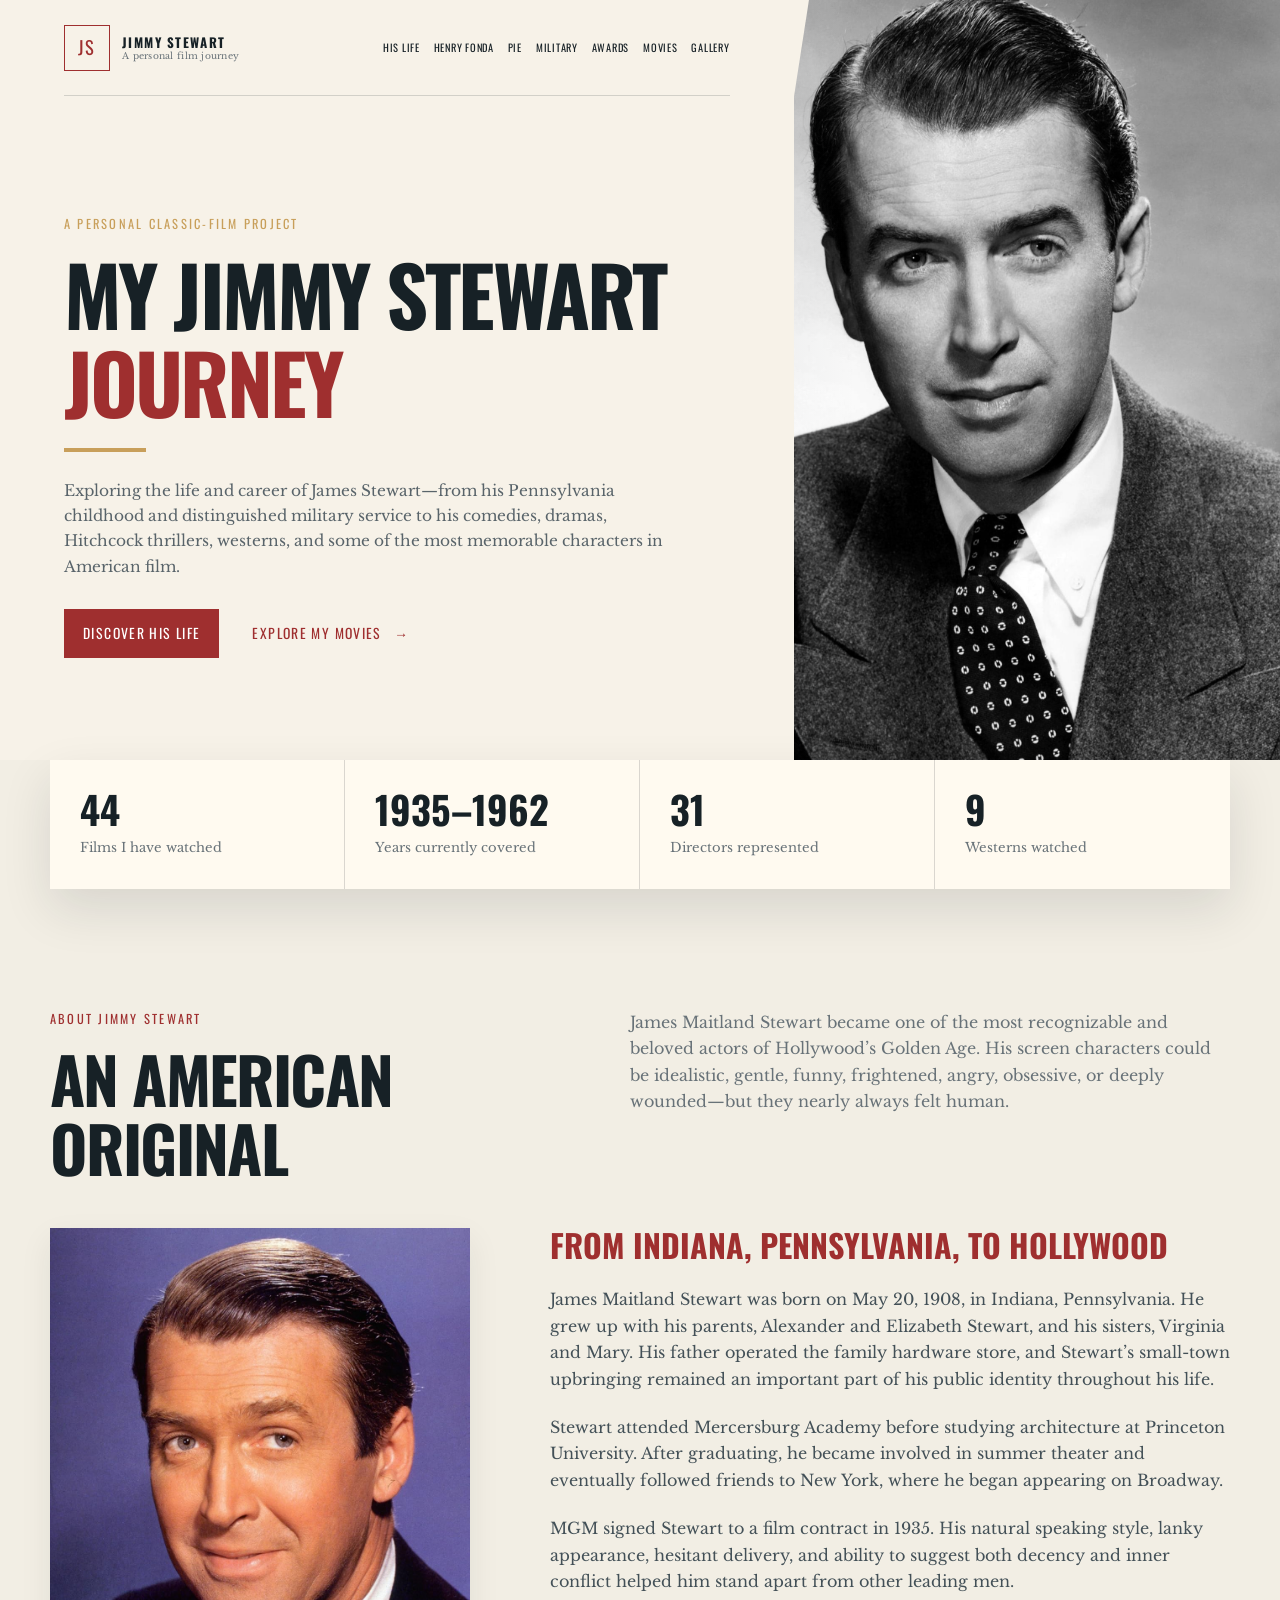
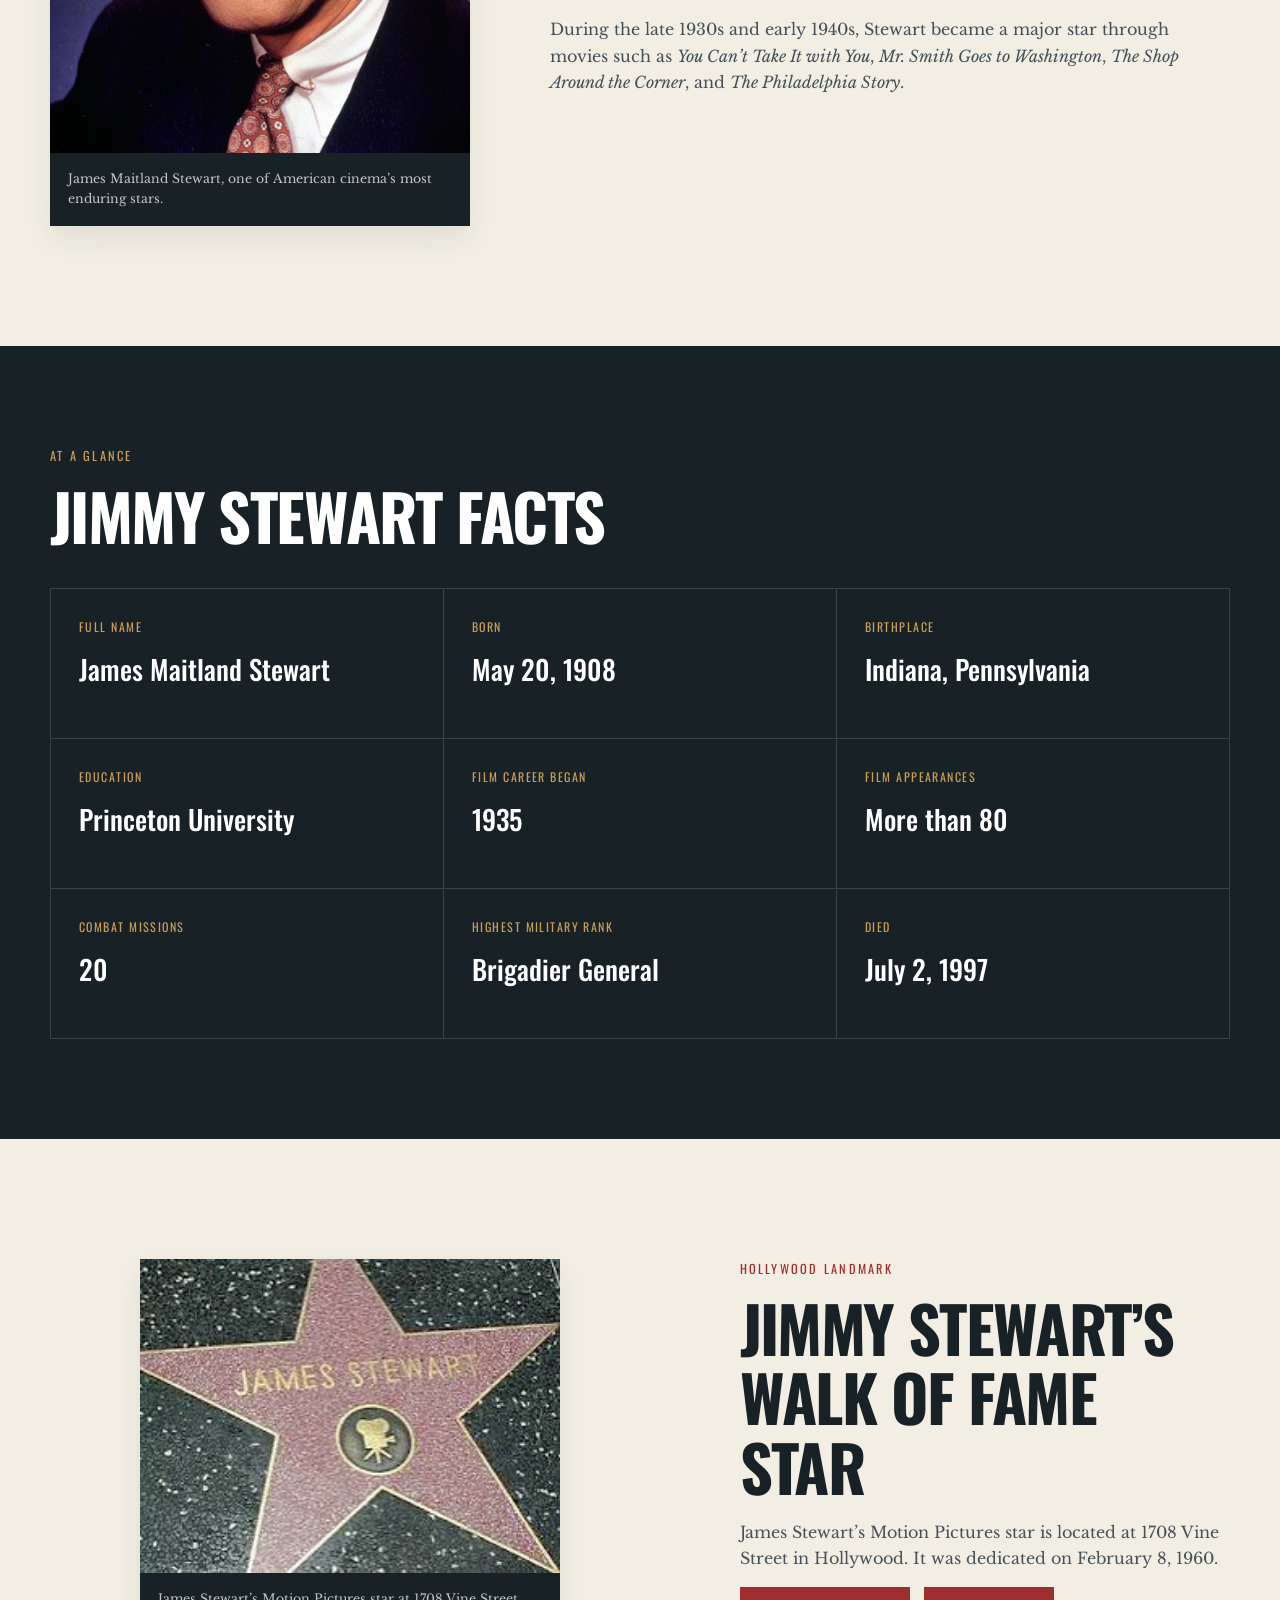
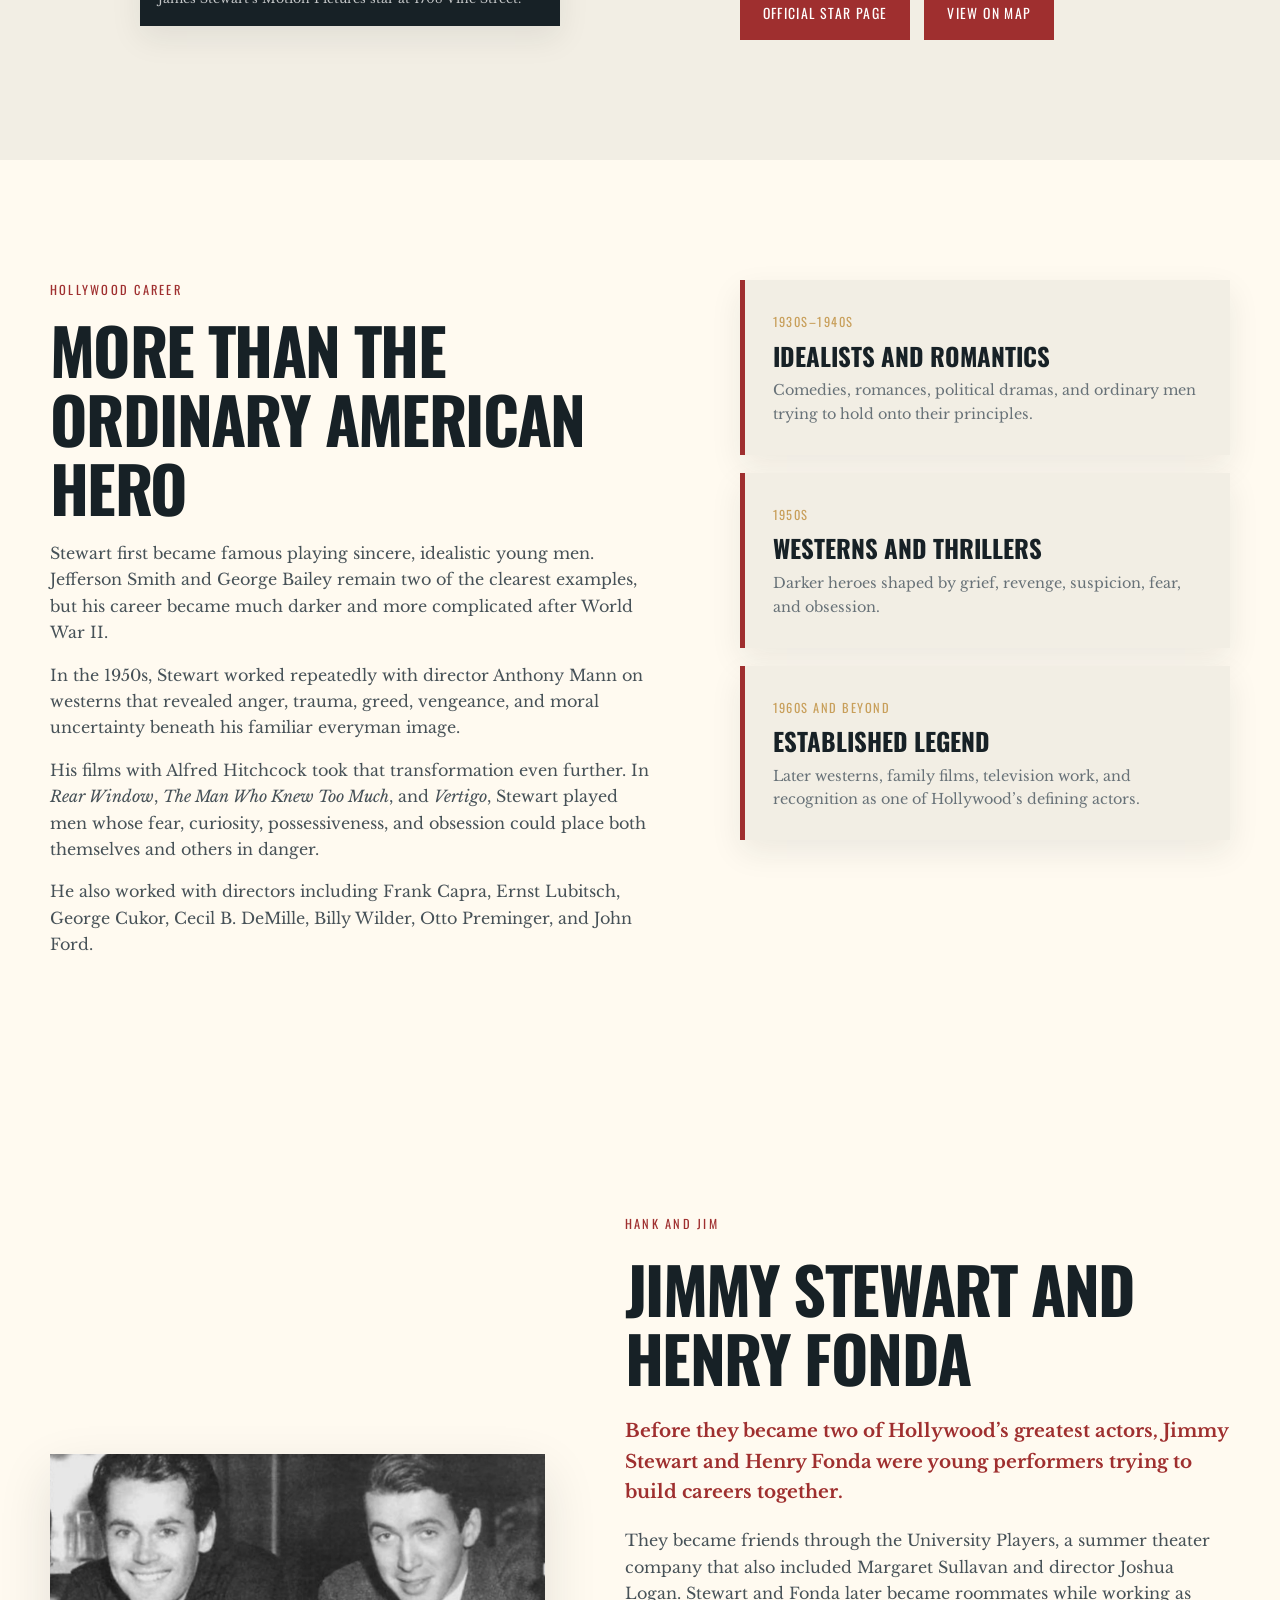
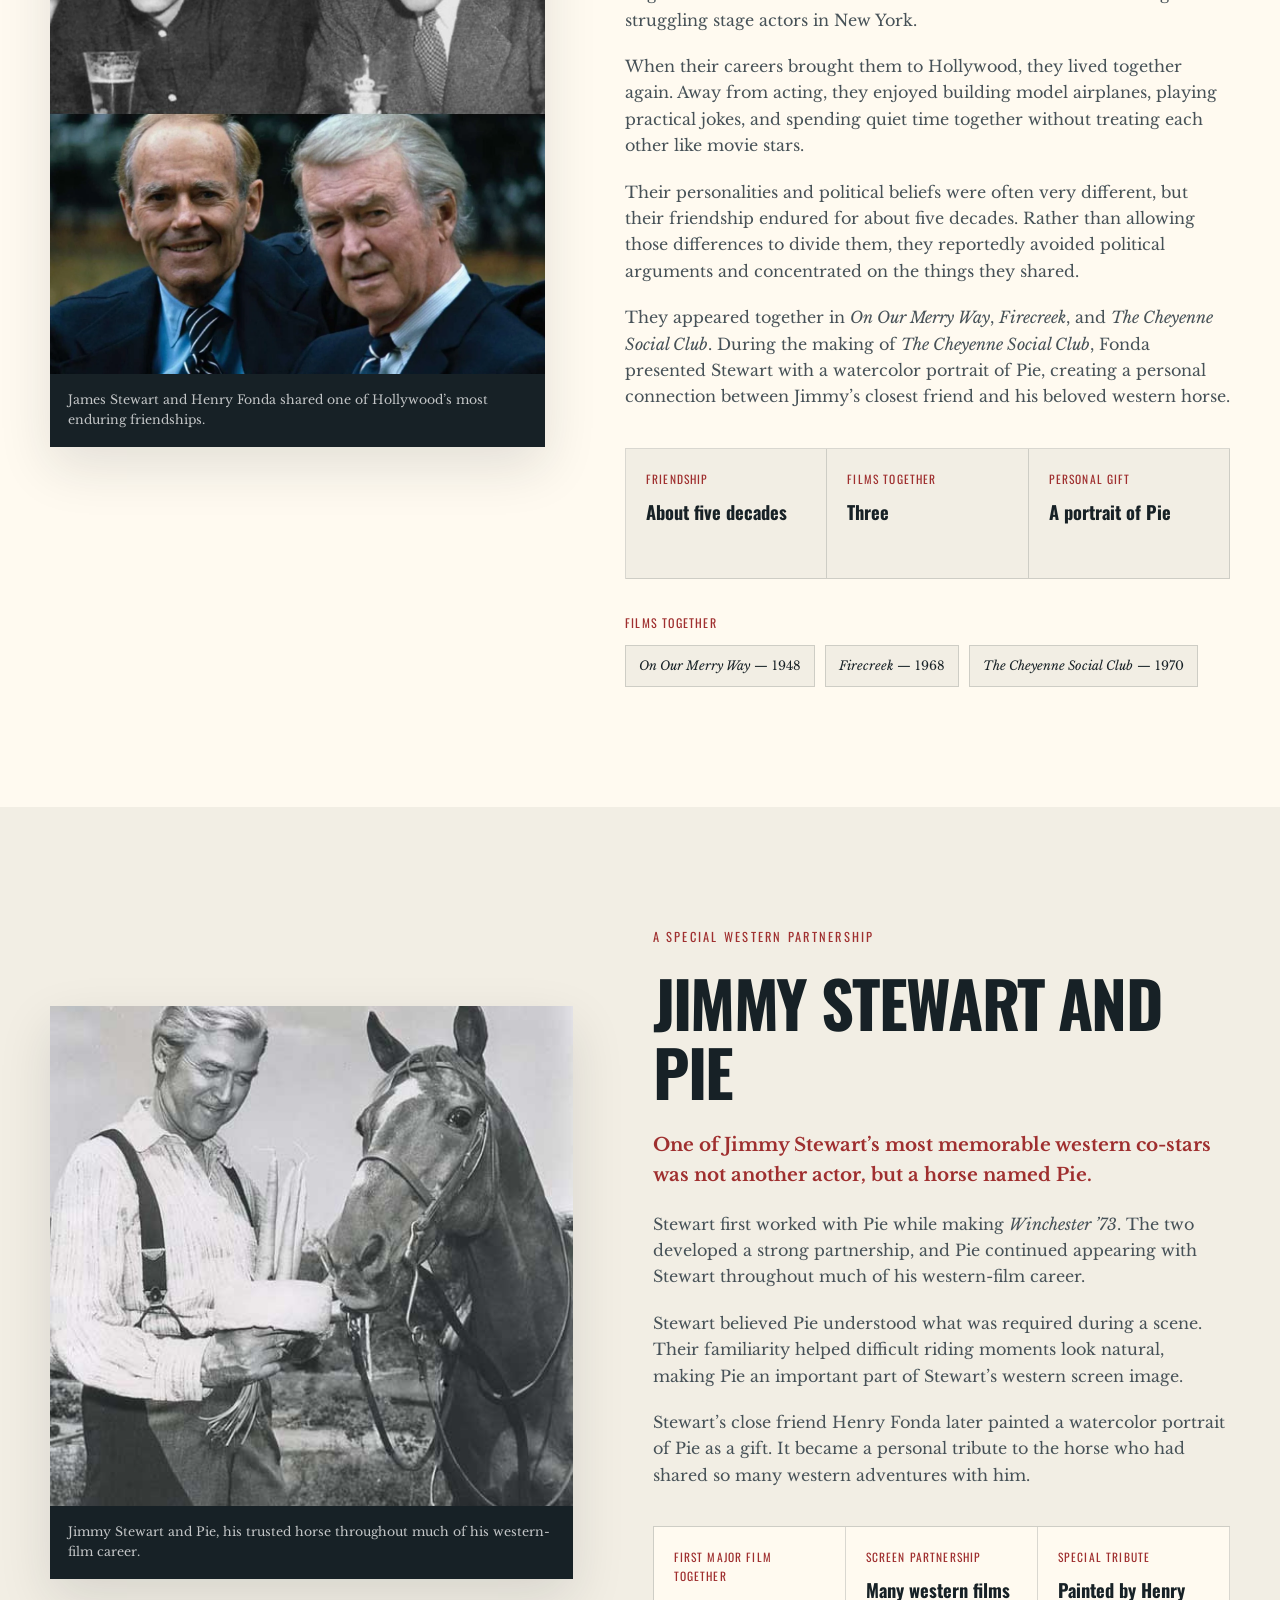
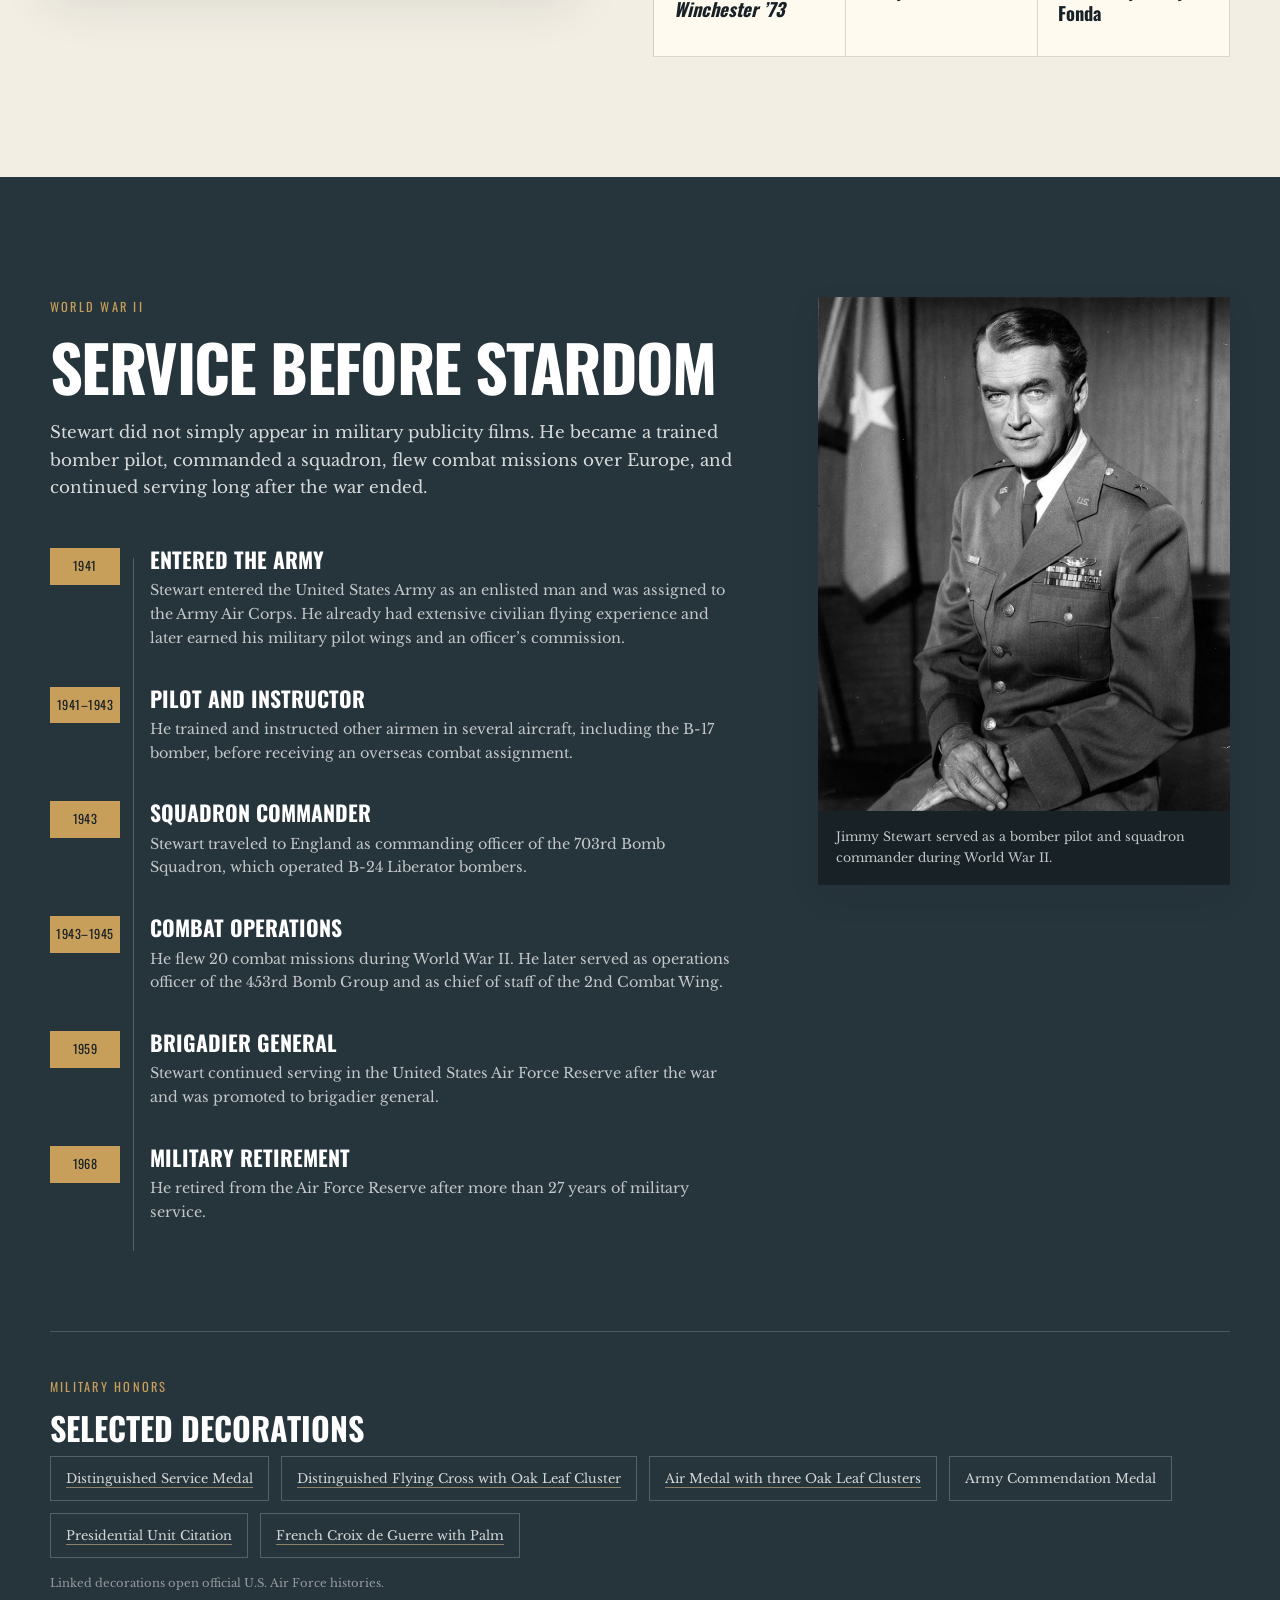
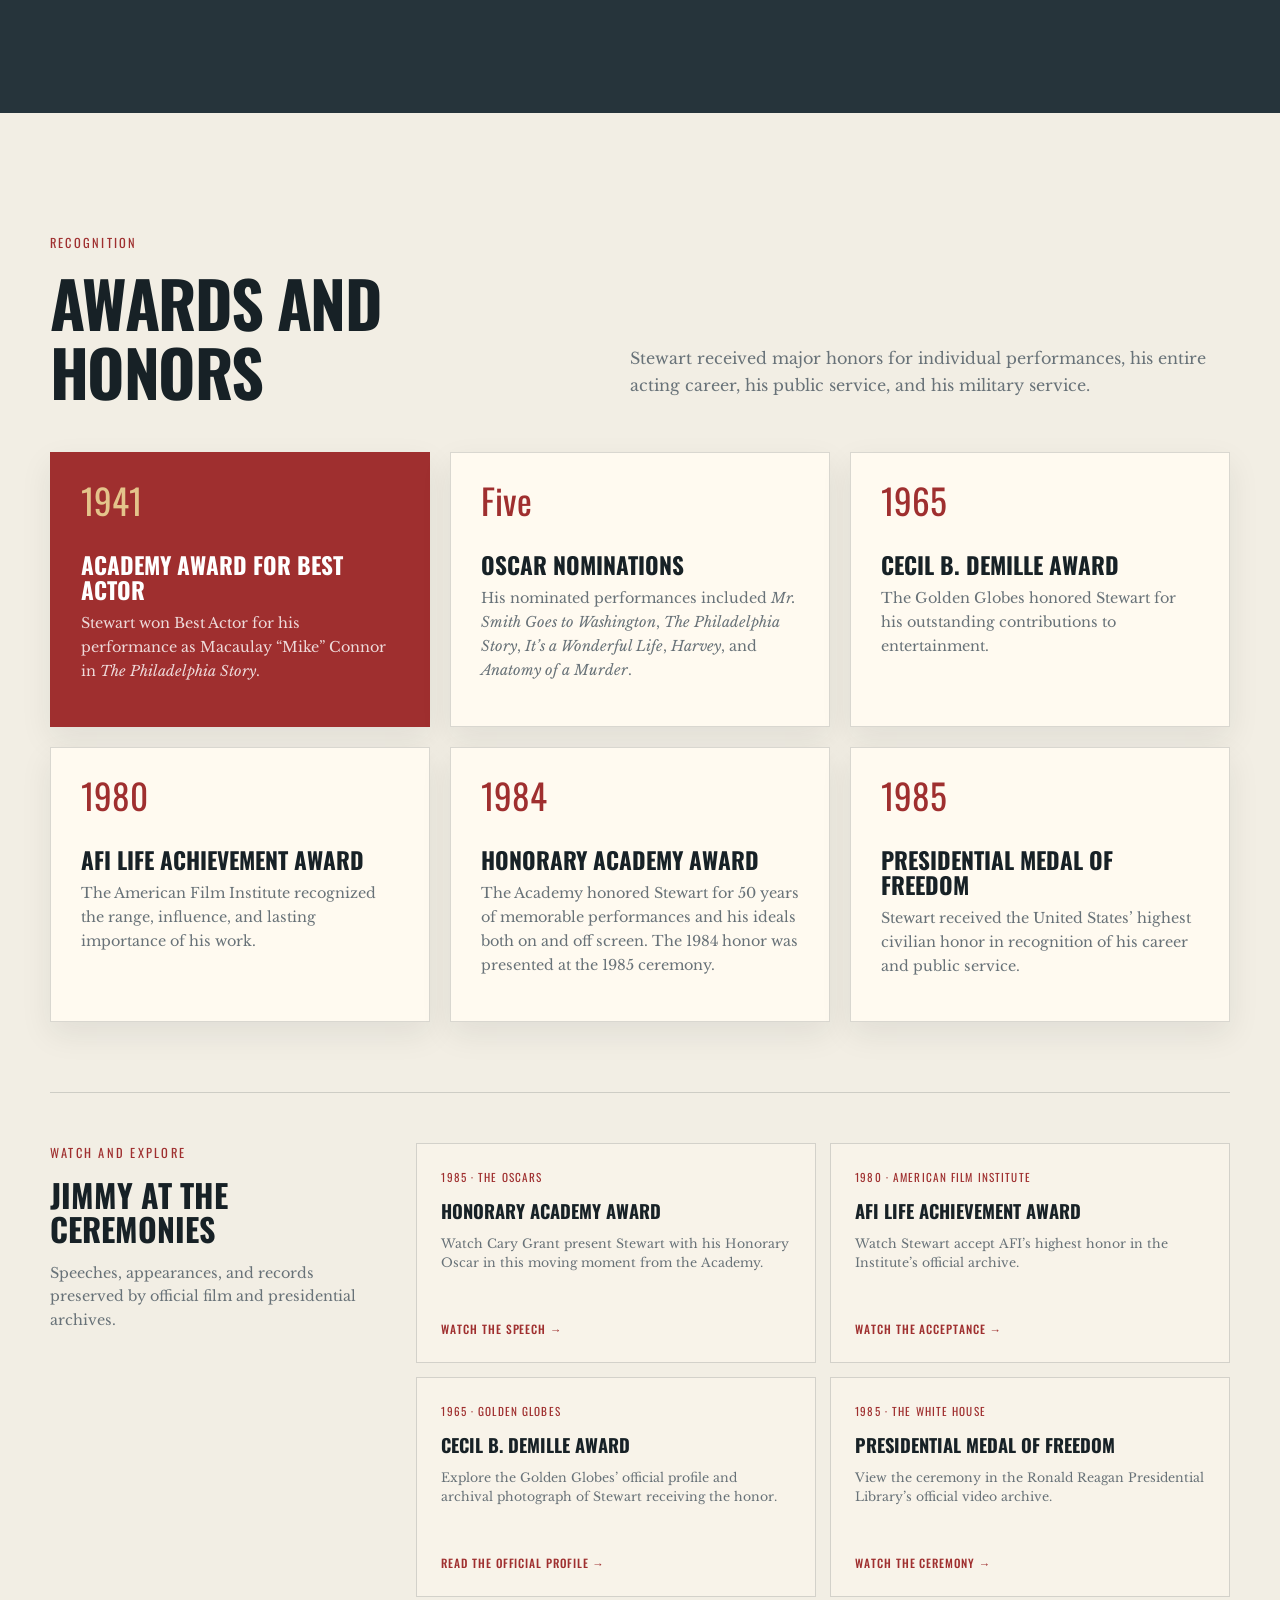
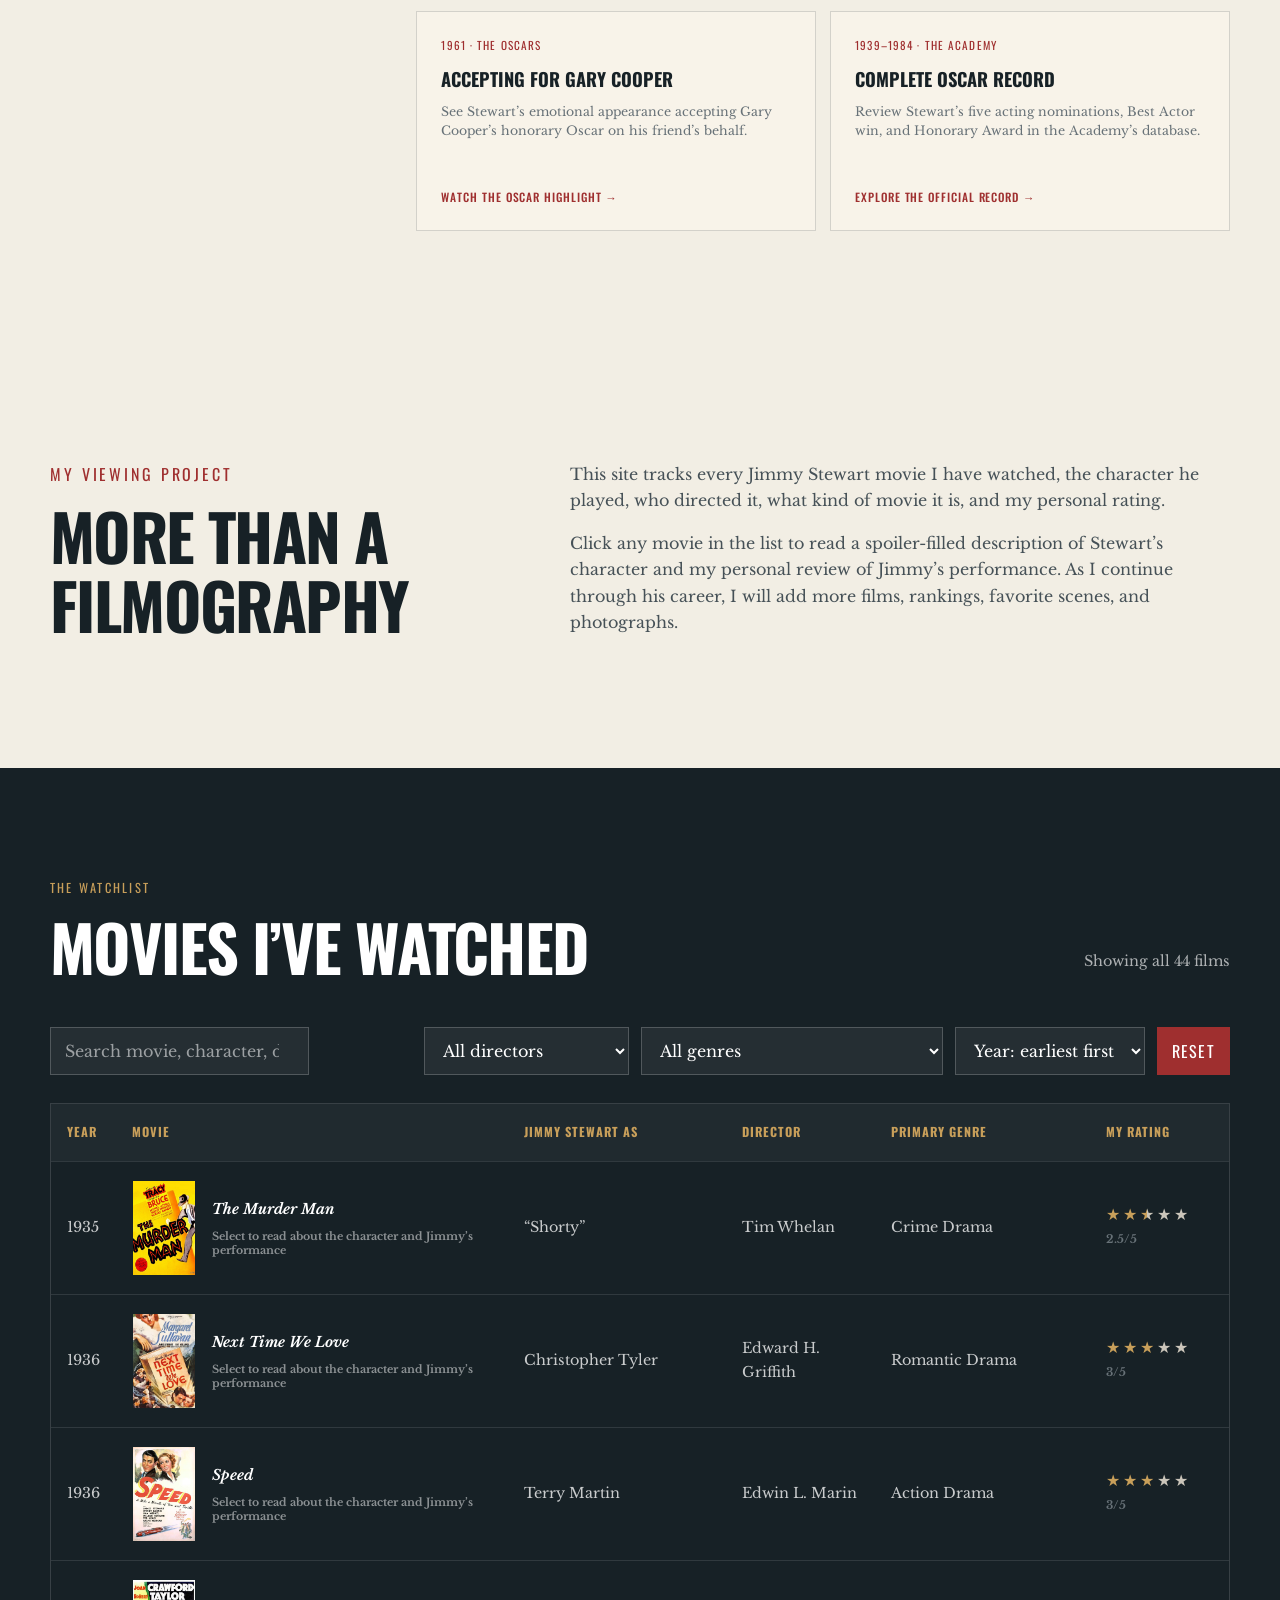
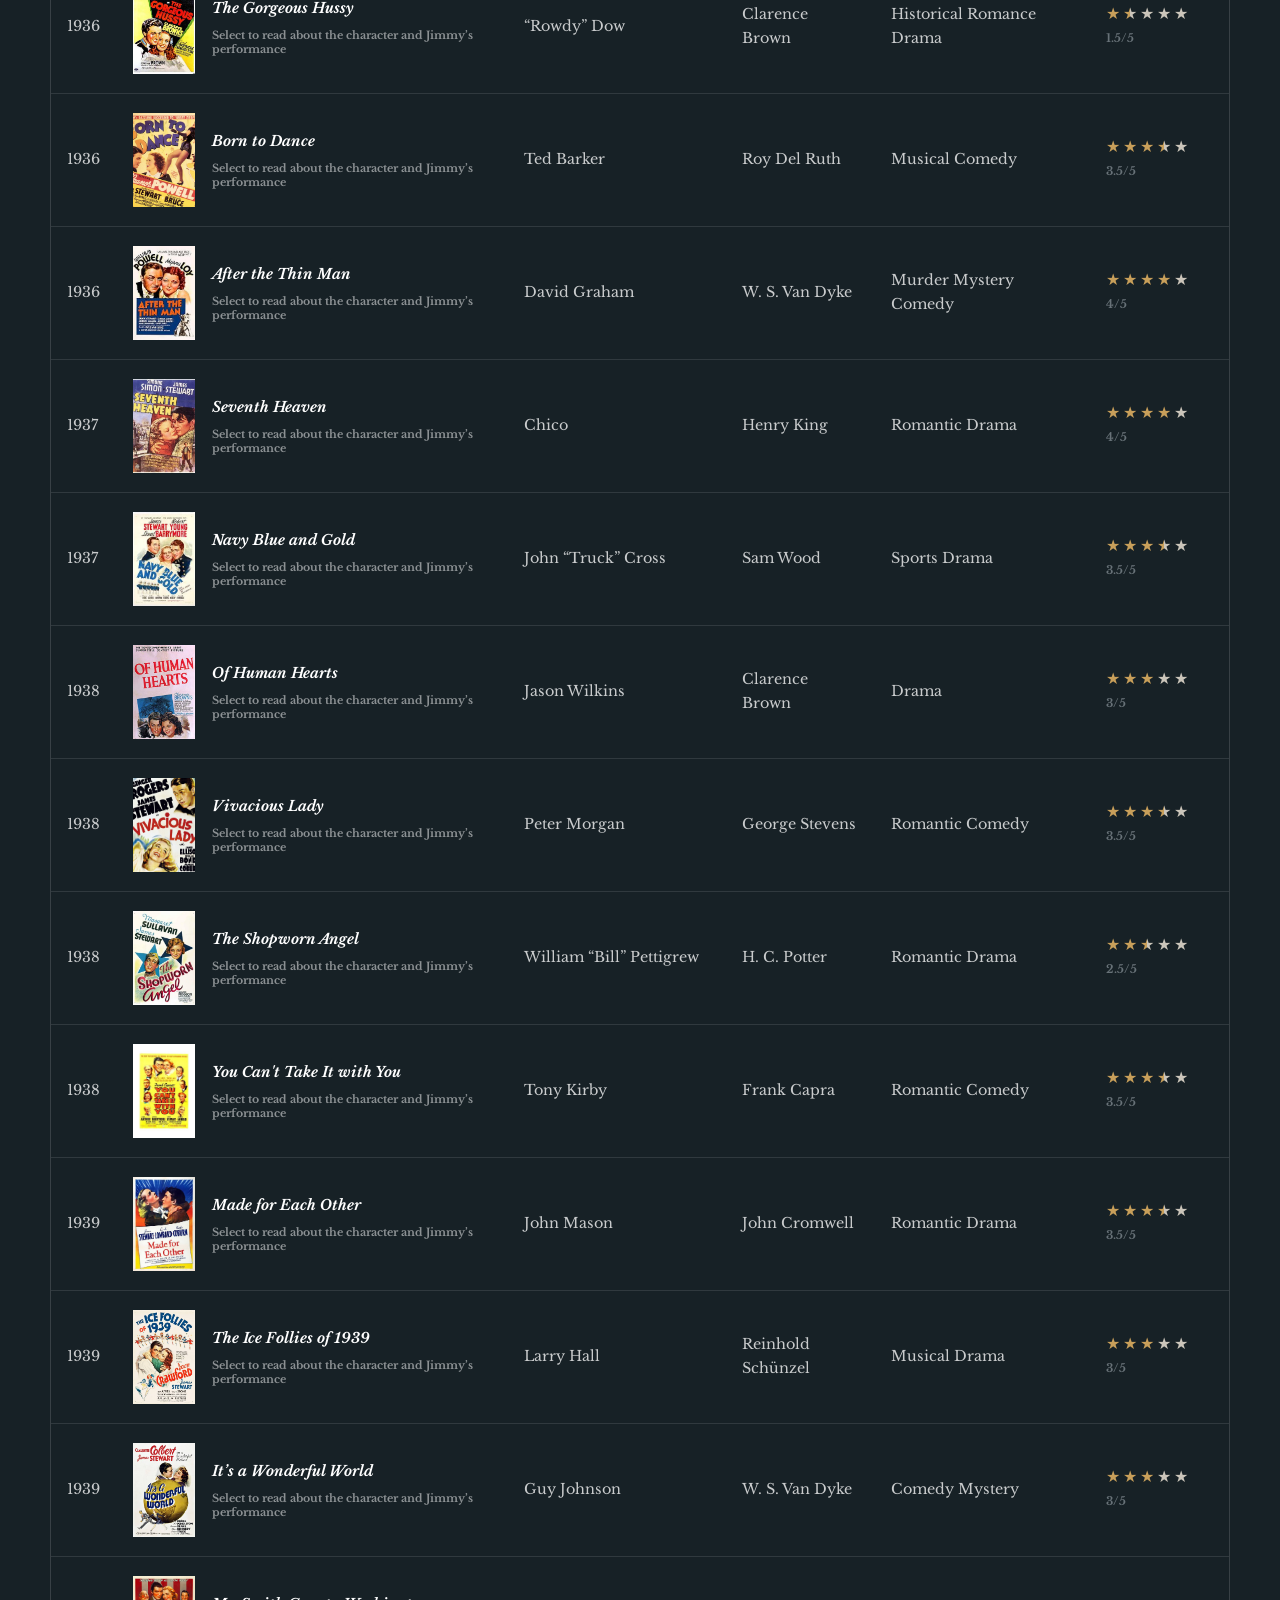
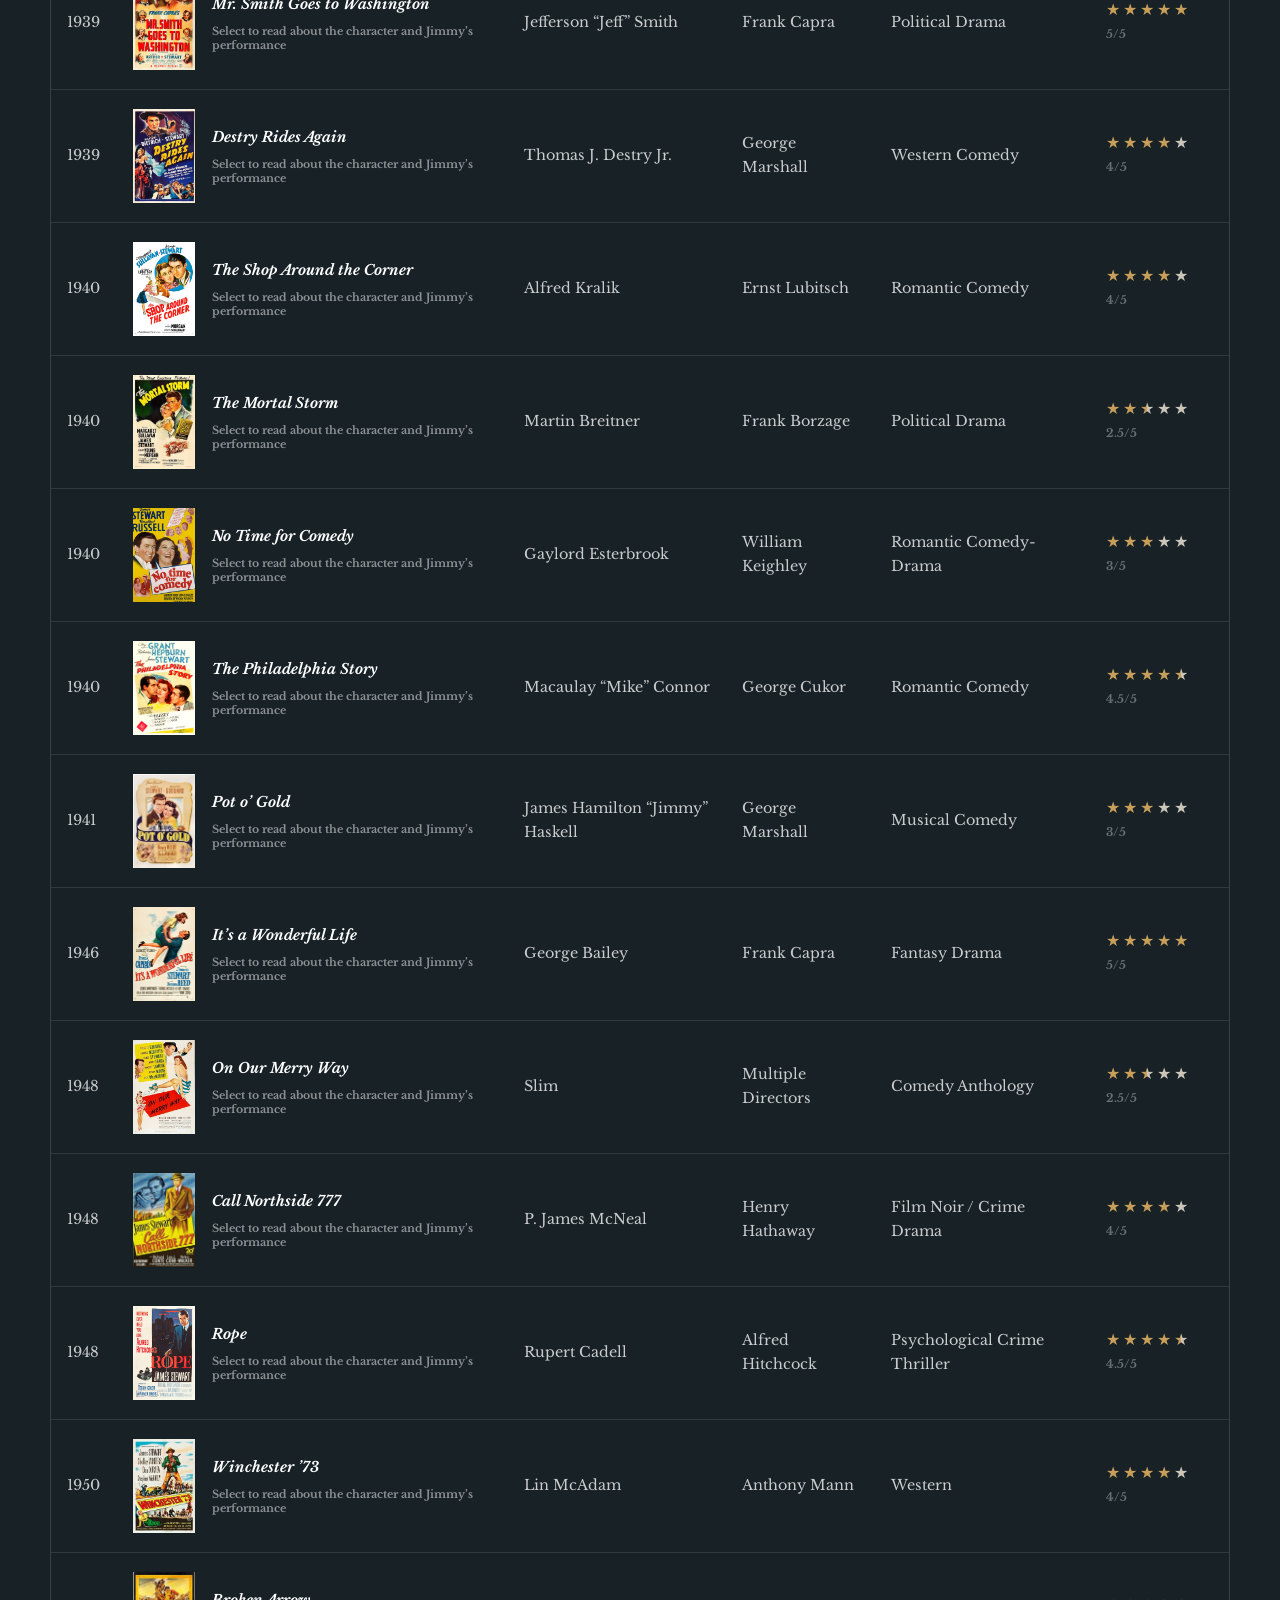
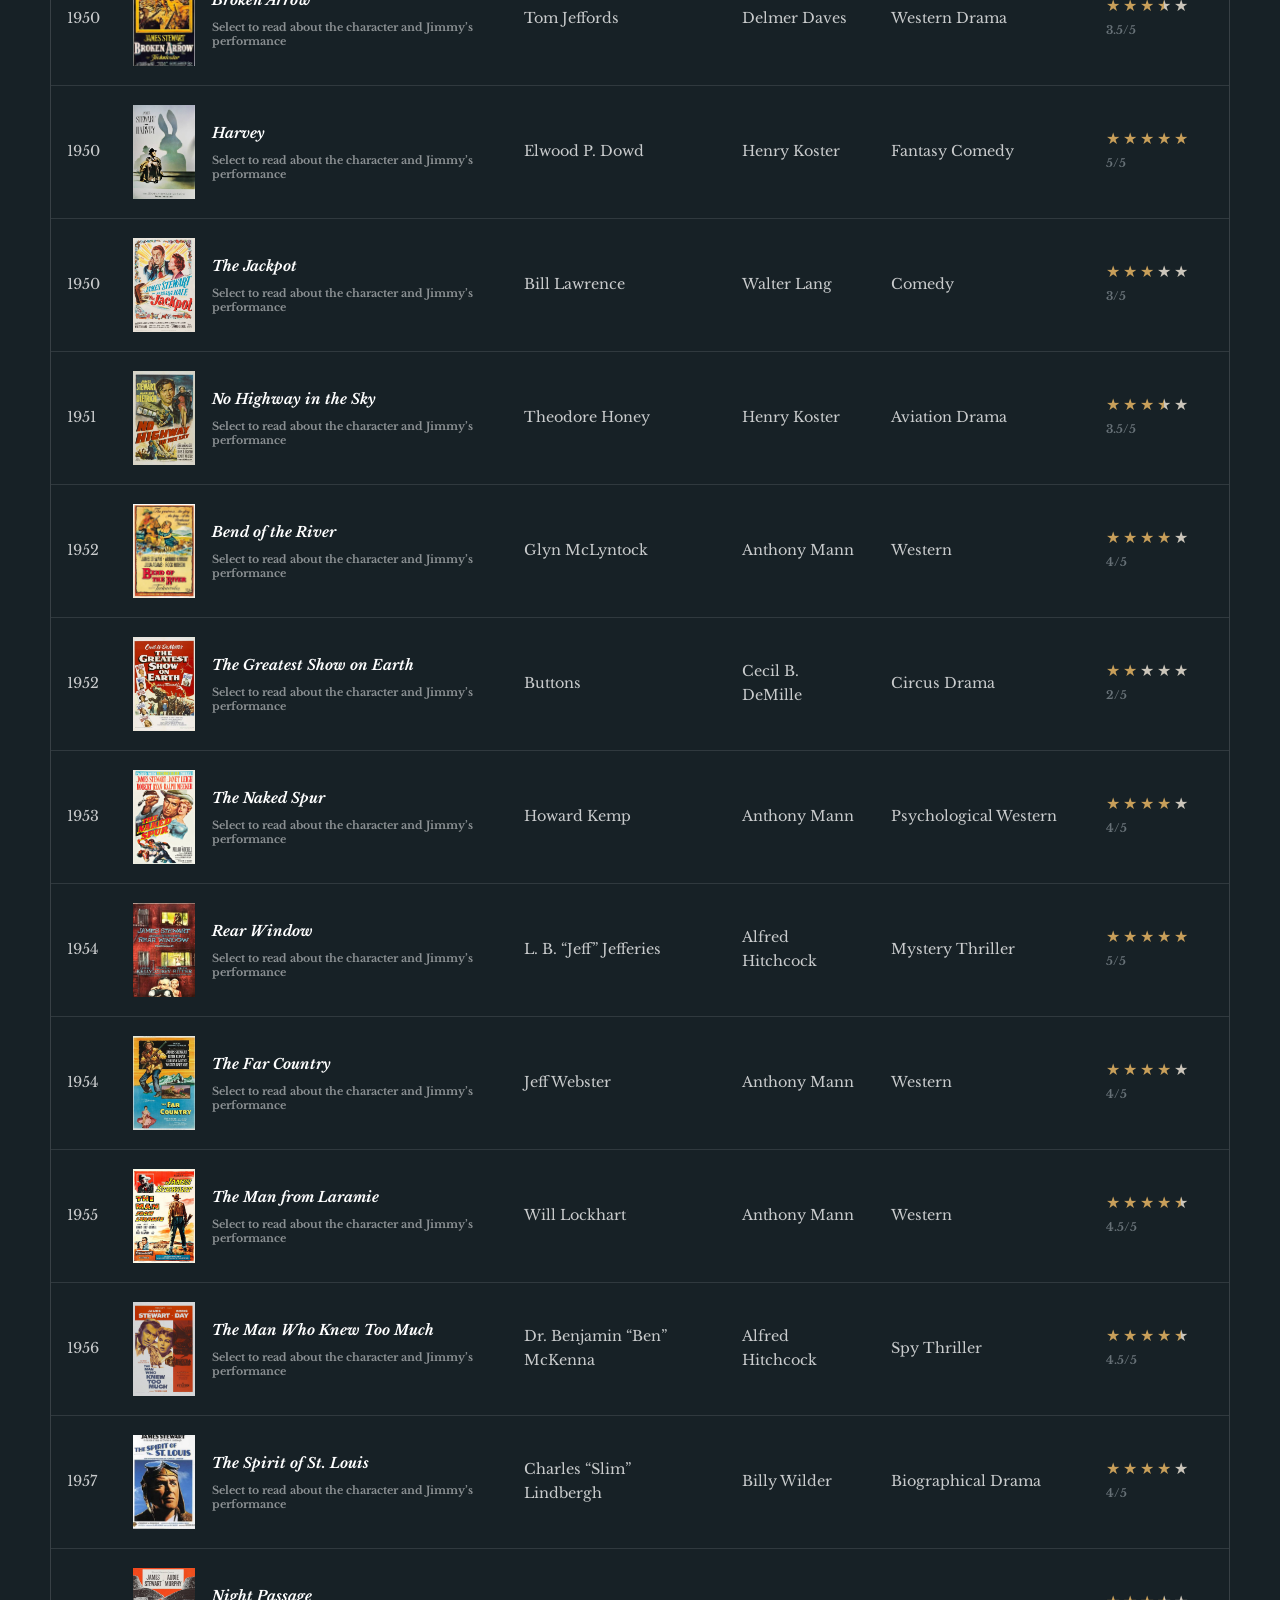
==== commit 0f5fd269: "Update JIMMY tickets, trailer, news, and anniversary screenings" ====
--- a/index.html
+++ b/index.html
@@ -33,7 +33,7 @@
     rel="stylesheet"
   >
 
-  <link rel="stylesheet" href="styles.css?v=5">
+  <link rel="stylesheet" href="styles.css?v=20261021">
 </head>
 
 <body>
@@ -1101,7 +1101,7 @@
         </div>
 
 
-        <div
+        <section
           class="award-archive"
           aria-labelledby="award-archive-title"
         >
@@ -1218,7 +1218,7 @@
 
           </div>
 
-        </div>
+        </section>
 
       </div>
 
@@ -1692,7 +1692,7 @@
     </section>
 
 
-    <!-- UPCOMING BIOPIC -->
+    <!-- BIOPIC: TRAILER, TICKETS, AND NEWS -->
 
     <section
       class="biopic-section"
@@ -1721,7 +1721,7 @@
         <div class="biopic-copy">
 
           <p class="eyebrow">
-            Coming to theaters
+            Tickets now on sale
           </p>
 
           <h2 id="biopic-title">
@@ -1754,7 +1754,7 @@
               <dd>Aaron Burns</dd>
             </div>
             <div>
-              <dt>In theaters</dt>
+              <dt>U.S. theatrical release</dt>
               <dd>November 6, 2026</dd>
             </div>
           </dl>
@@ -1762,15 +1762,24 @@
           <div class="biopic-actions">
             <a
               class="button"
-              href="https://www.youtube.com/watch?v=EURriesRel0"
+              href="https://tickets.jimmythemovie.com/"
               target="_blank"
               rel="noopener noreferrer"
             >
-              Watch the trailer
+              Find showtimes &amp; tickets
             </a>
 
             <a
               class="button biopic-button-secondary"
+              href="https://www.youtube.com/watch?v=4nrB_T3F53Y"
+              target="_blank"
+              rel="noopener noreferrer"
+            >
+              Watch latest trailer
+            </a>
+
+            <a
+              class="biopic-site-link"
               href="https://www.jimmythemovie.com/"
               target="_blank"
               rel="noopener noreferrer"
@@ -1780,13 +1789,96 @@
           </div>
 
           <p class="biopic-note">
-            Release plans and participating theaters are subject to change.
+            Updated <time datetime="2026-10-21">October 21, 2026</time>.
+            Choose your city or ZIP code in the official ticket finder.
+            Showtimes and availability vary by theater.
           </p>
 
         </div>
 
       </div>
 
+      <div class="container biopic-updates">
+
+        <article class="biopic-update-card">
+          <p class="eyebrow">
+            New interview · <time datetime="2026-10-21">October 21, 2026</time>
+          </p>
+          <h3>Bringing Jimmy and Capra to life</h3>
+          <p>
+            KJ Apa and Max Casella join TODAY to discuss playing Jimmy
+            Stewart and Frank Capra, preparing for their roles, and
+            Karolyn Grimes’s response to the film.
+          </p>
+          <a
+            href="https://www.fathomentertainment.com/news/kj-apa-and-max-casella-on-playing-hollywood-legends-in-jimmy/"
+            target="_blank"
+            rel="noopener noreferrer"
+          >Watch the cast interview <span aria-hidden="true">→</span></a>
+        </article>
+
+        <article class="biopic-update-card">
+          <p class="eyebrow">Giving back</p>
+          <h3>Tickets for those who serve</h3>
+          <p>
+            The JIMMY campaign is helping eligible service members,
+            veterans, first responders, and their families see the film
+            through donated tickets. Fathom’s announcement explains the
+            Vet Tix and 1st Tix programs; eligibility and availability apply.
+          </p>
+          <a
+            href="https://www.fathomentertainment.com/news/one-million-free-tickets-vet-tix-jimmy/"
+            target="_blank"
+            rel="noopener noreferrer"
+          >Explore the ticket program <span aria-hidden="true">→</span></a>
+        </article>
+
+      </div>
+
+    </section>
+
+
+    <!-- IT’S A WONDERFUL LIFE: ANNIVERSARY SCREENINGS -->
+
+    <section
+      class="anniversary-section"
+      id="wonderful-life-screenings"
+      aria-labelledby="anniversary-title"
+    >
+      <div class="container anniversary-layout">
+
+        <img
+          class="anniversary-poster"
+          src="images/posters/its-a-wonderful-life.jpg"
+          alt="Original movie poster for It’s a Wonderful Life"
+          loading="lazy"
+          width="1993"
+          height="3000"
+        >
+
+        <div class="anniversary-copy">
+          <p class="eyebrow dark">Back on the big screen · 80th anniversary</p>
+          <h2 id="anniversary-title">It’s a Wonderful Life</h2>
+          <p class="anniversary-dates">
+            <time datetime="2026-12-18">December 18</time>–<time datetime="2026-12-25">25, 2026</time>
+          </p>
+          <p>
+            My favorite Jimmy Stewart film returns to participating U.S.
+            theaters for its 80th anniversary. There’s something special
+            about the chance to see George Bailey’s story on the big screen.
+          </p>
+          <a
+            class="button"
+            href="https://www.fathomentertainment.com/releases/its-a-wonderful-life-80th-anniversary/"
+            target="_blank"
+            rel="noopener noreferrer"
+          >Find anniversary screenings</a>
+          <p class="anniversary-note">
+            Check the official Fathom listing for local dates and ticket availability.
+          </p>
+        </div>
+
+      </div>
     </section>
 
   </main>
@@ -1809,3 +1901,4 @@
 
 </body>
 </html>
+
--- a/styles.css
+++ b/styles.css
@@ -500,6 +500,7 @@
   display: flex;
   flex-wrap: wrap;
   gap: 12px;
+  align-items: center;
 }
 
 .biopic-button-secondary {
@@ -519,6 +520,101 @@
   margin: 16px 0 0;
   color: rgba(255, 255, 255, 0.45);
   font-size: 0.7rem;
+}
+
+.biopic-site-link {
+  padding: 12px 0;
+  color: var(--gold-light);
+  font-size: 0.78rem;
+  text-underline-offset: 4px;
+}
+
+.biopic-updates {
+  display: grid;
+  grid-template-columns: repeat(2, minmax(0, 1fr));
+  gap: 24px;
+  margin-top: 64px;
+  padding-top: 40px;
+  border-top: 1px solid var(--light-line);
+}
+
+.biopic-update-card {
+  display: flex;
+  flex-direction: column;
+  padding: 28px;
+  border: 1px solid var(--light-line);
+  background: rgba(255, 255, 255, 0.035);
+}
+
+.biopic-update-card h3 {
+  color: var(--white);
+  font-size: 1.6rem;
+}
+
+.biopic-update-card > p:not(.eyebrow) {
+  color: rgba(255, 255, 255, 0.72);
+  font-size: 0.86rem;
+}
+
+.biopic-update-card > a {
+  align-self: start;
+  margin-top: auto;
+  padding-top: 8px;
+  color: var(--gold-light);
+  font-family: "Oswald", Arial, sans-serif;
+  font-size: 0.78rem;
+  text-transform: uppercase;
+  text-underline-offset: 5px;
+  letter-spacing: 0.06em;
+}
+
+.biopic-update-card > a:hover,
+.biopic-update-card > a:focus-visible,
+.biopic-site-link:hover,
+.biopic-site-link:focus-visible {
+  color: var(--white);
+}
+
+.anniversary-section {
+  padding: 90px 0;
+  background: var(--cream);
+}
+
+.anniversary-layout {
+  display: grid;
+  grid-template-columns: minmax(140px, 200px) minmax(0, 1fr);
+  gap: clamp(30px, 5vw, 70px);
+  align-items: center;
+}
+
+.anniversary-poster {
+  width: 100%;
+  height: auto;
+  box-shadow: var(--small-shadow);
+}
+
+.anniversary-copy {
+  max-width: 760px;
+}
+
+.anniversary-copy h2 {
+  font-size: clamp(2.2rem, 4vw, 3.8rem);
+}
+
+.anniversary-dates {
+  color: var(--red);
+  font-family: "Oswald", Arial, sans-serif;
+  font-size: 1.3rem;
+  text-transform: uppercase;
+}
+
+.anniversary-copy > p:not(.eyebrow, .anniversary-dates) {
+  color: var(--muted);
+}
+
+.anniversary-note {
+  margin: 16px 0 0;
+  font-size: 0.72rem;
 }
 
 /* SHARED SECTION HEADING */
@@ -1839,6 +1935,29 @@
     text-align: center;
   }
 
+  .biopic-updates {
+    grid-template-columns: 1fr;
+    margin-top: 42px;
+    padding-top: 30px;
+  }
+
+  .biopic-update-card {
+    padding: 24px;
+  }
+
+  .anniversary-section {
+    padding: 70px 0;
+  }
+
+  .anniversary-layout {
+    grid-template-columns: 1fr;
+    gap: 30px;
+  }
+
+  .anniversary-poster {
+    width: 150px;
+  }
+
   .stats {
     margin-top: 0;
   }
@@ -2315,3 +2434,4 @@
     padding: 20px;
   }
 }
+
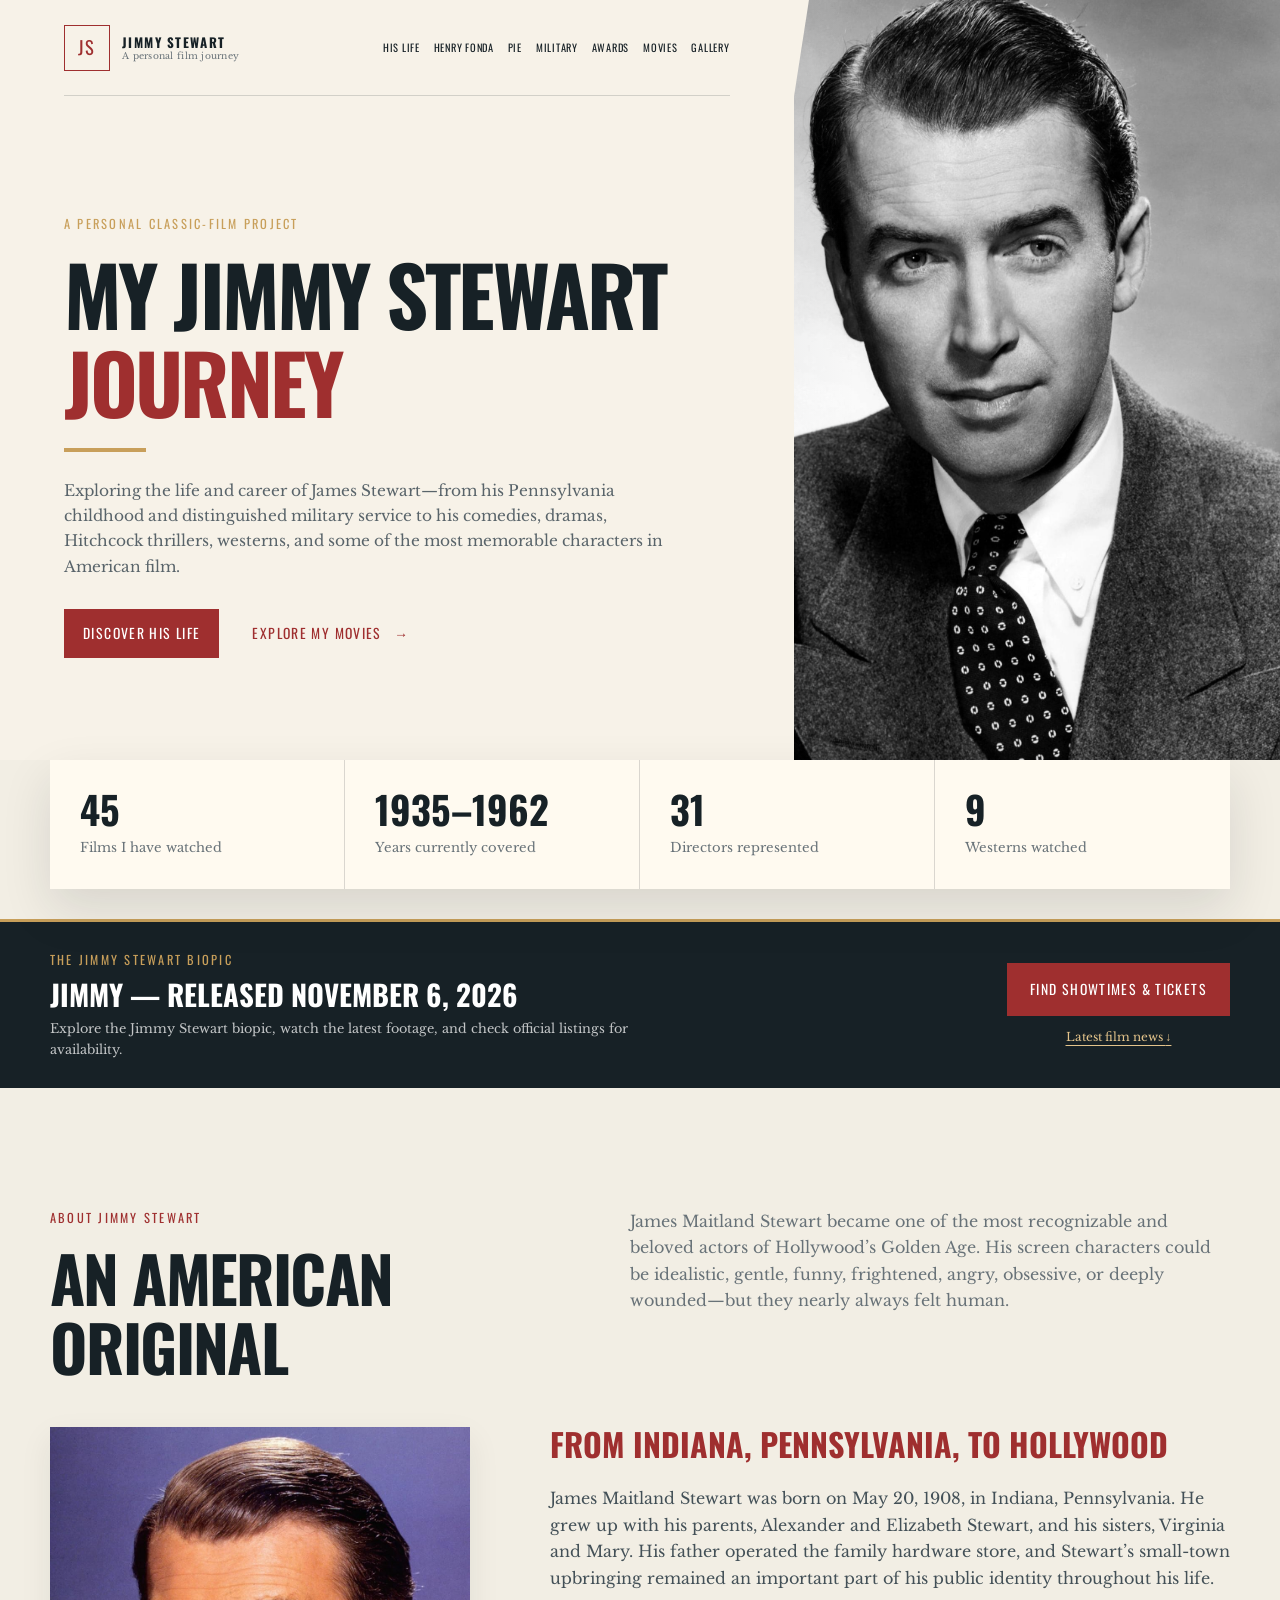
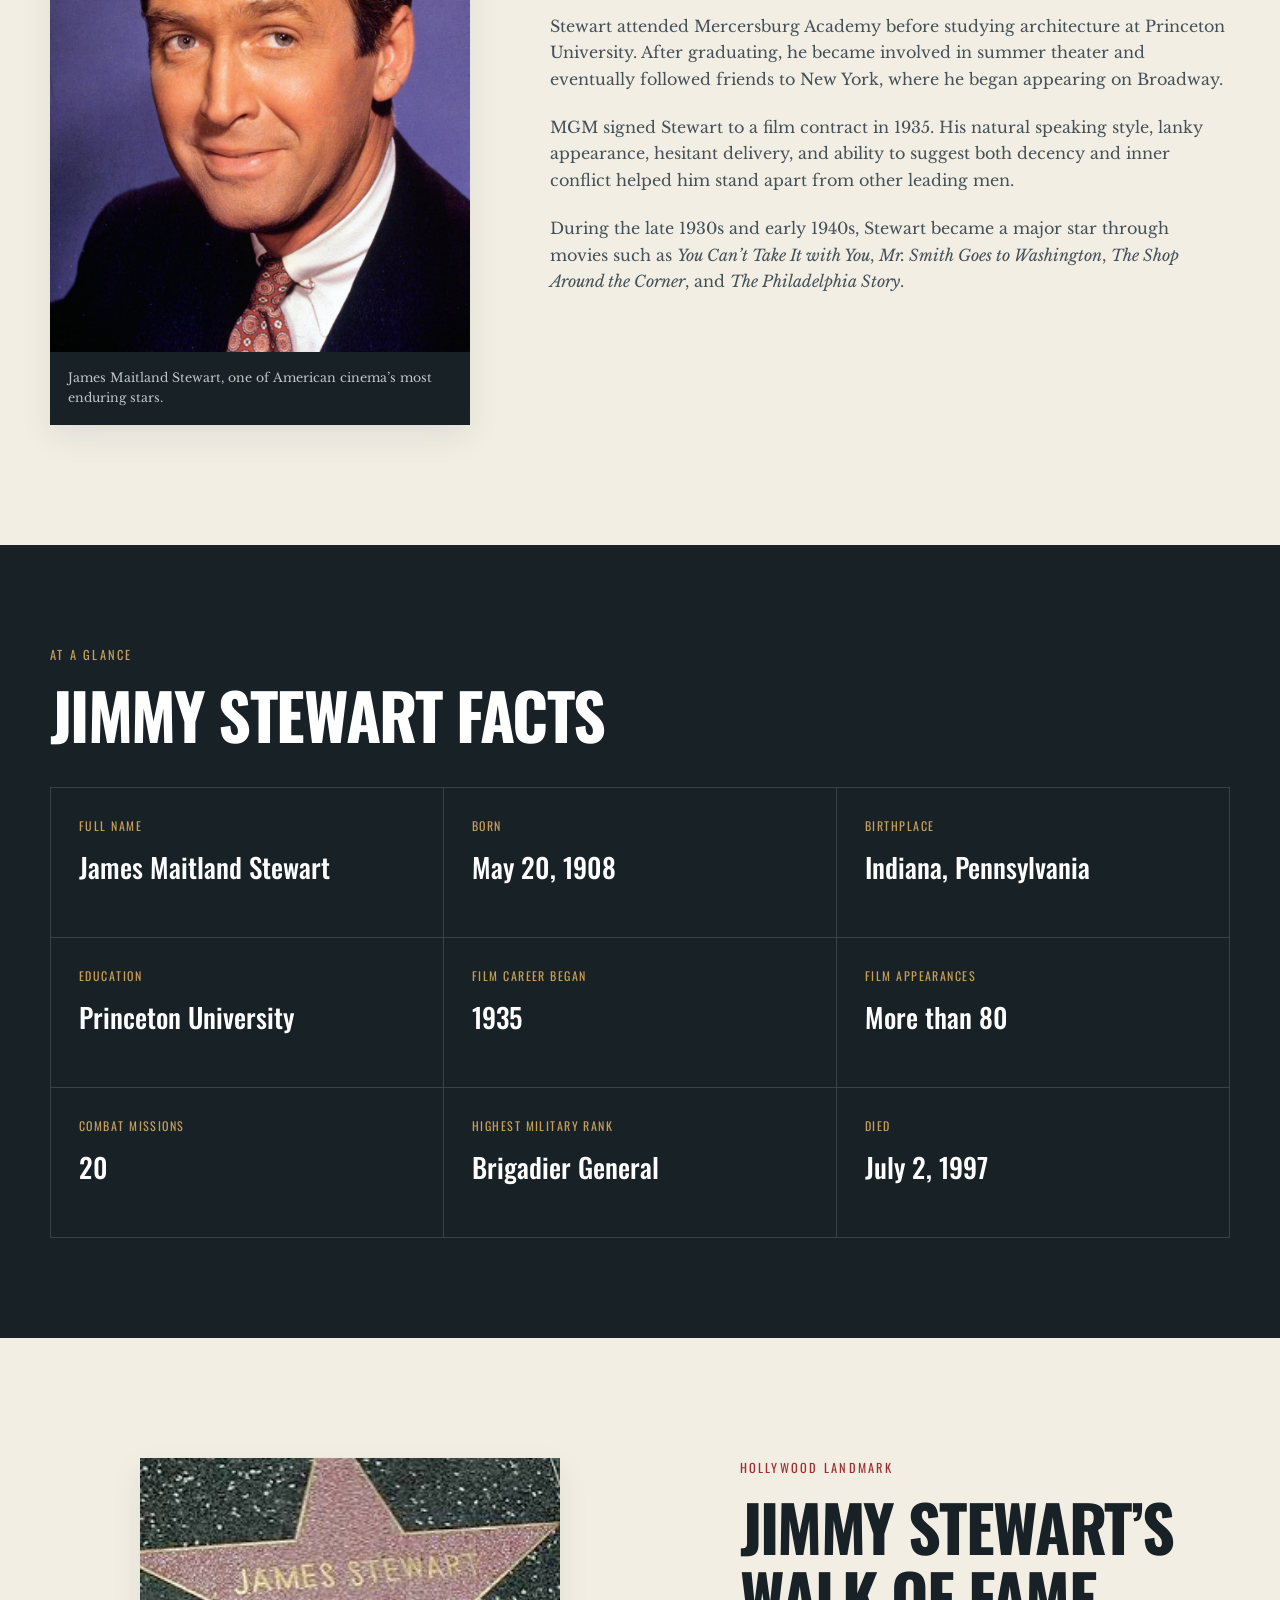
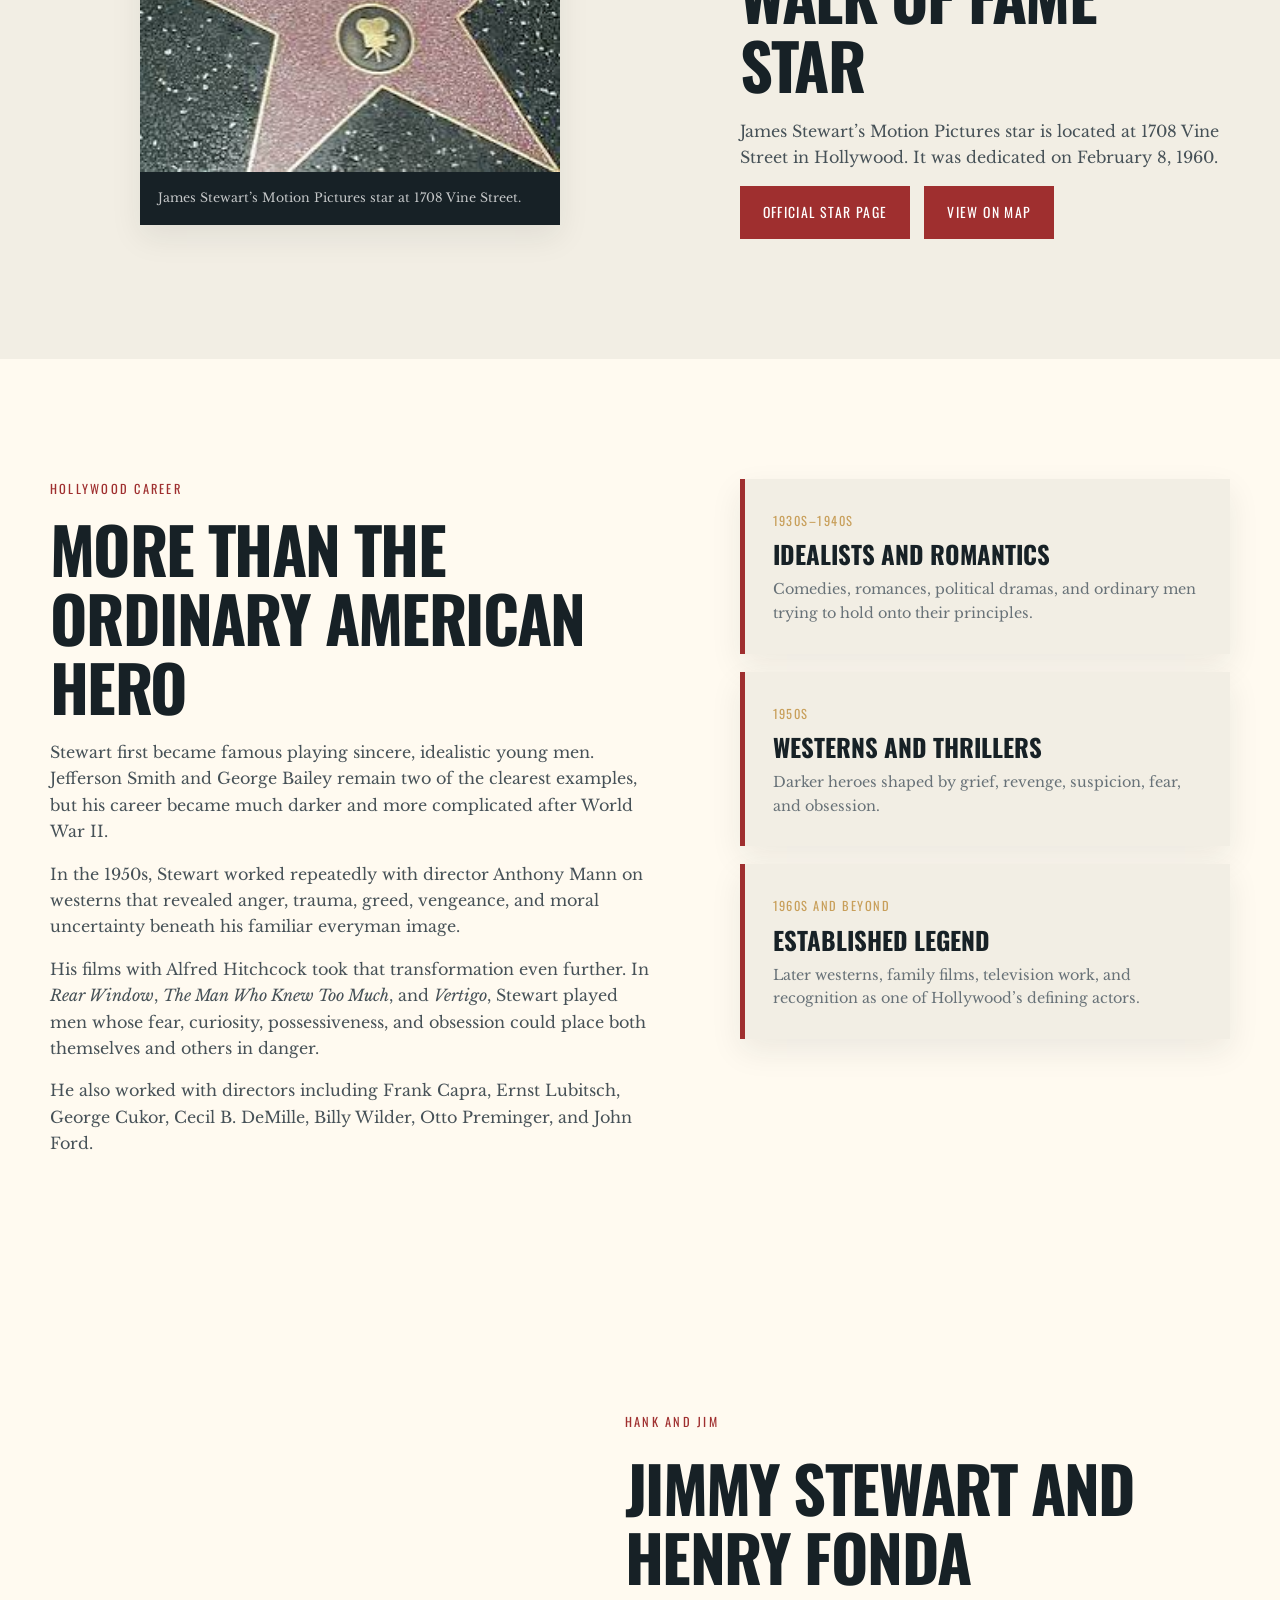
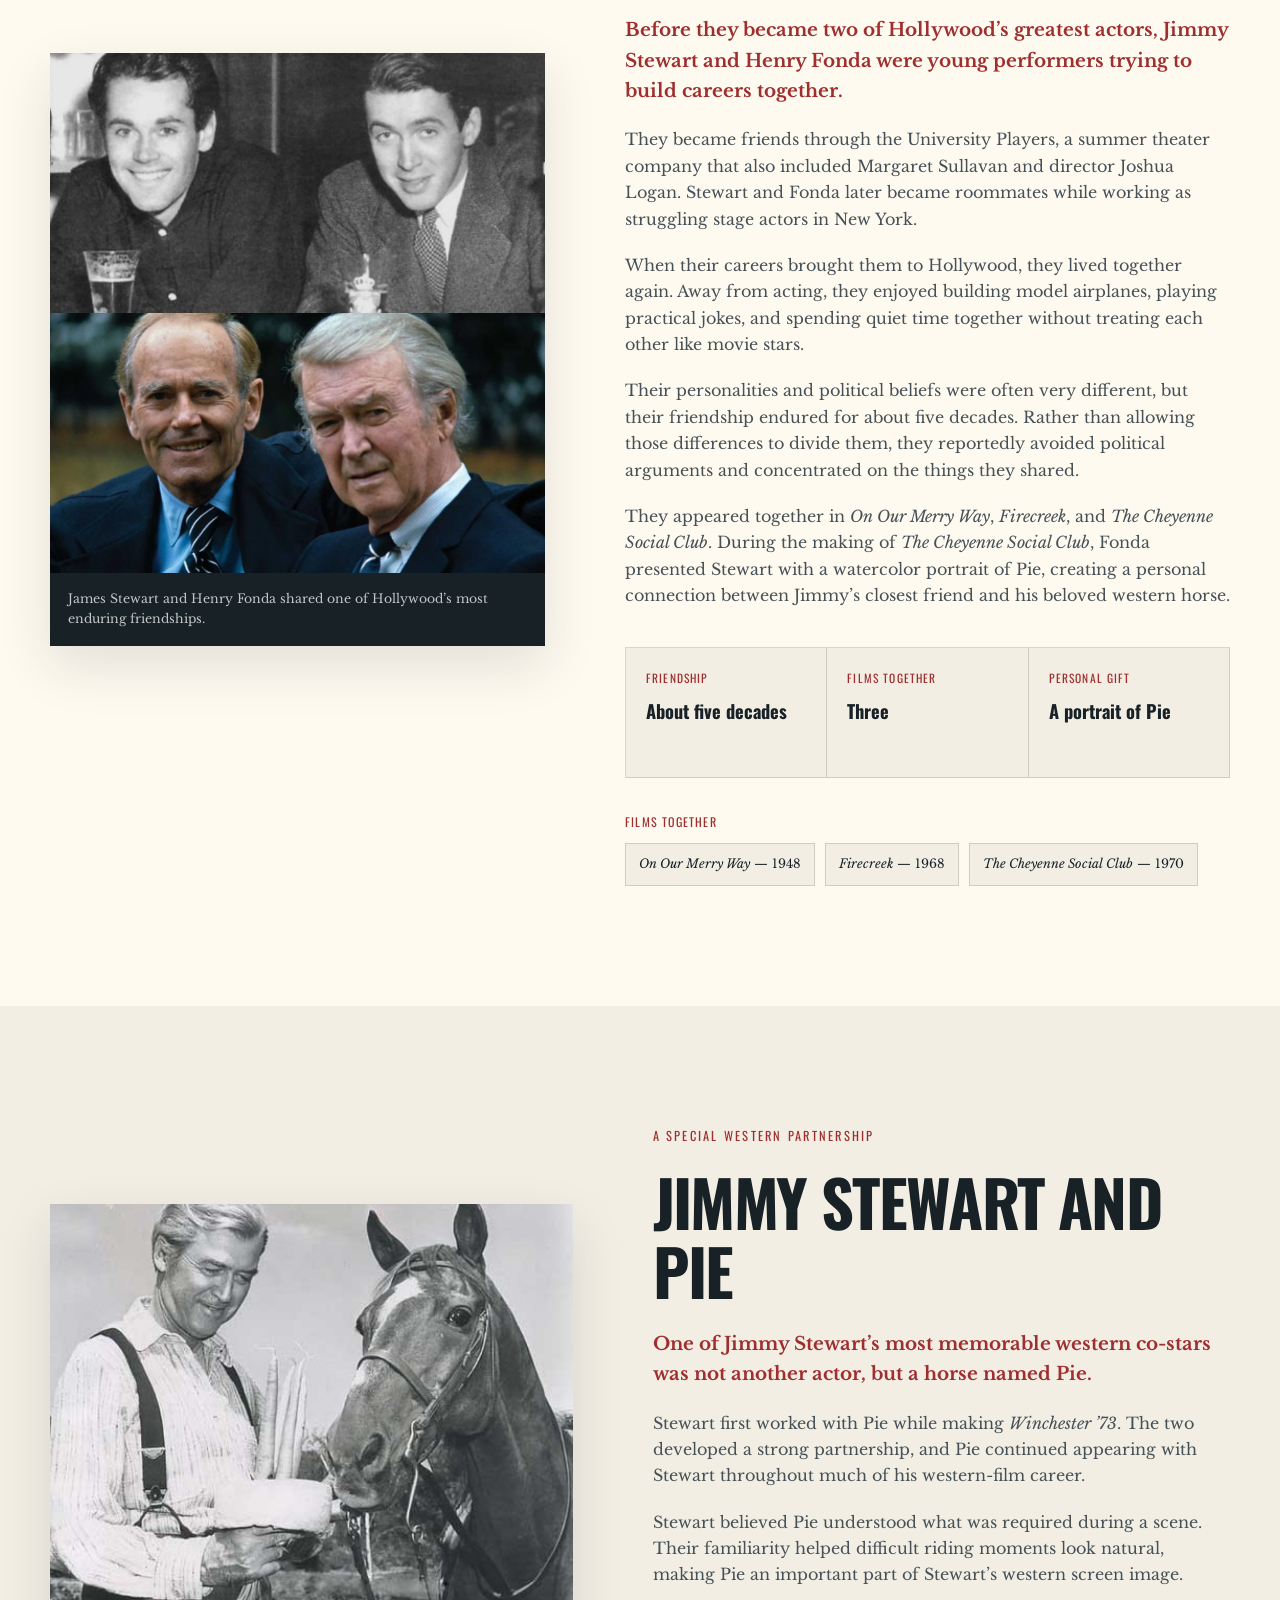
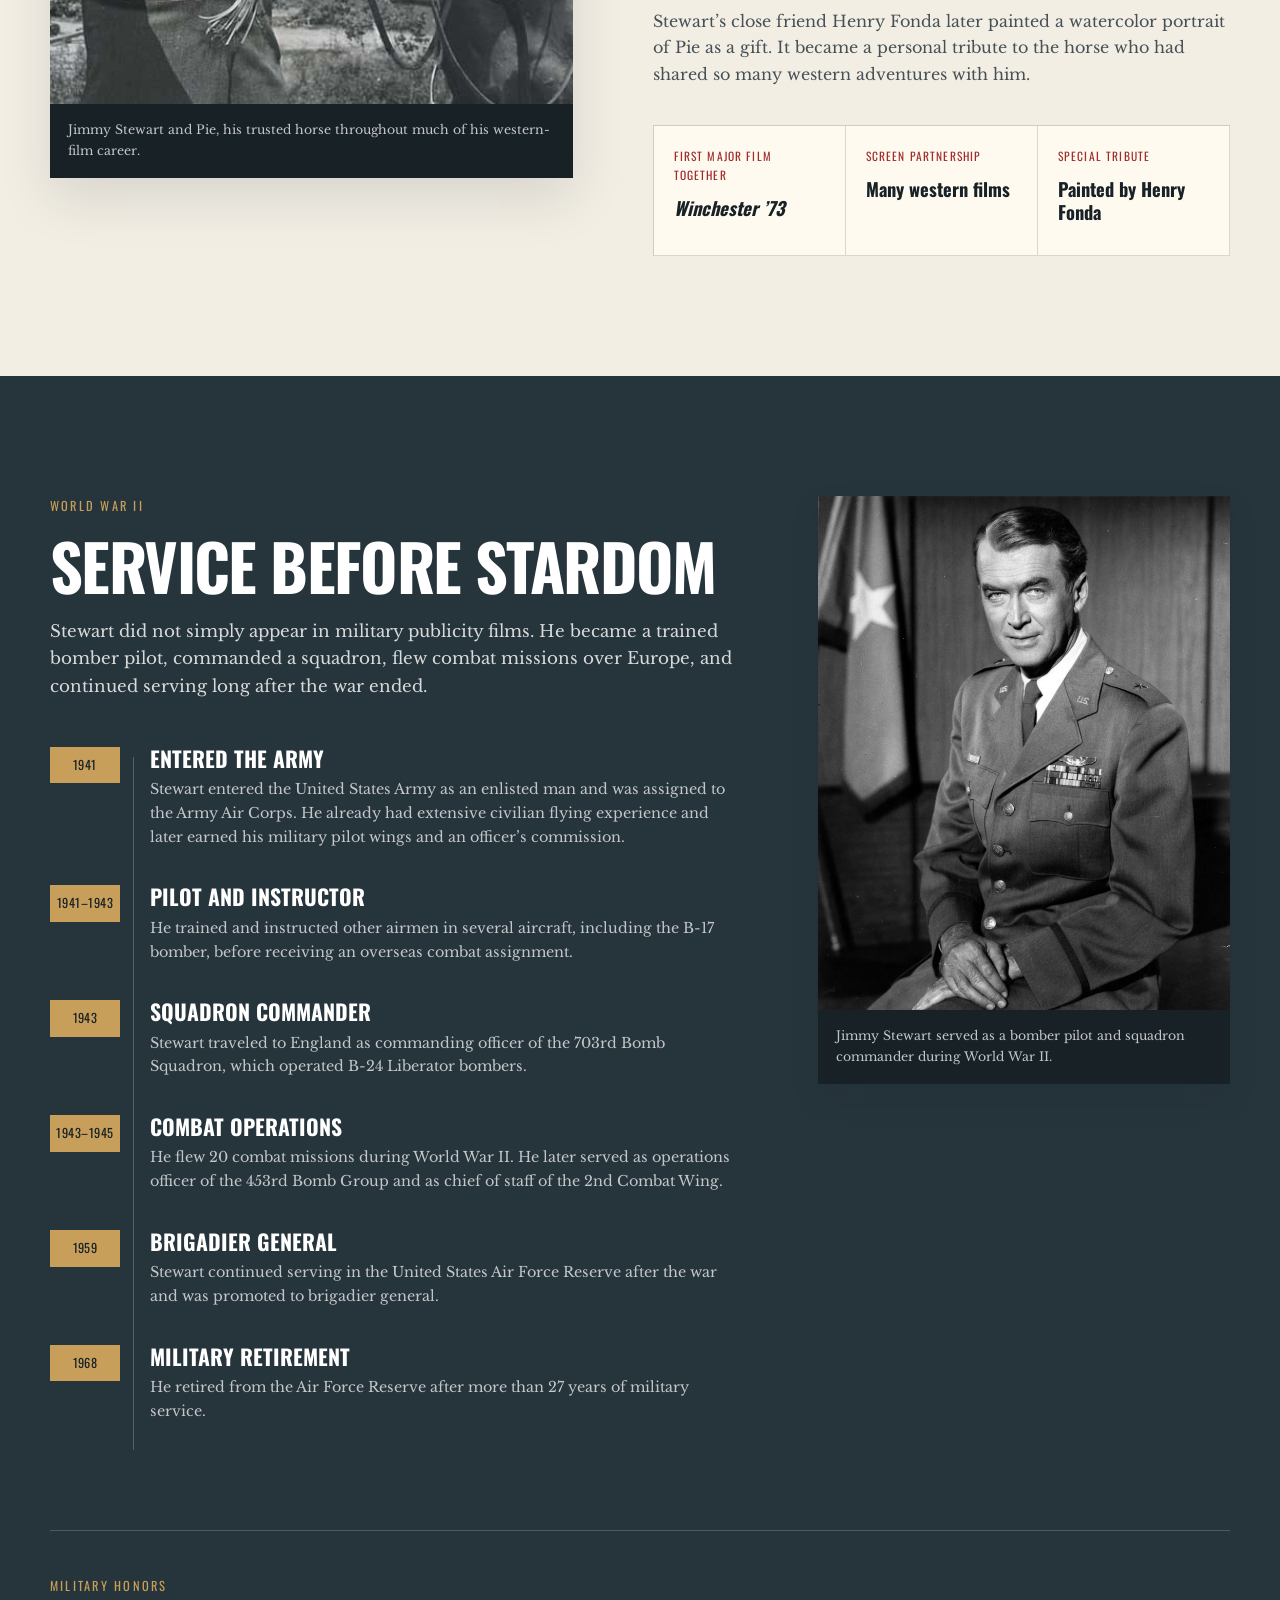
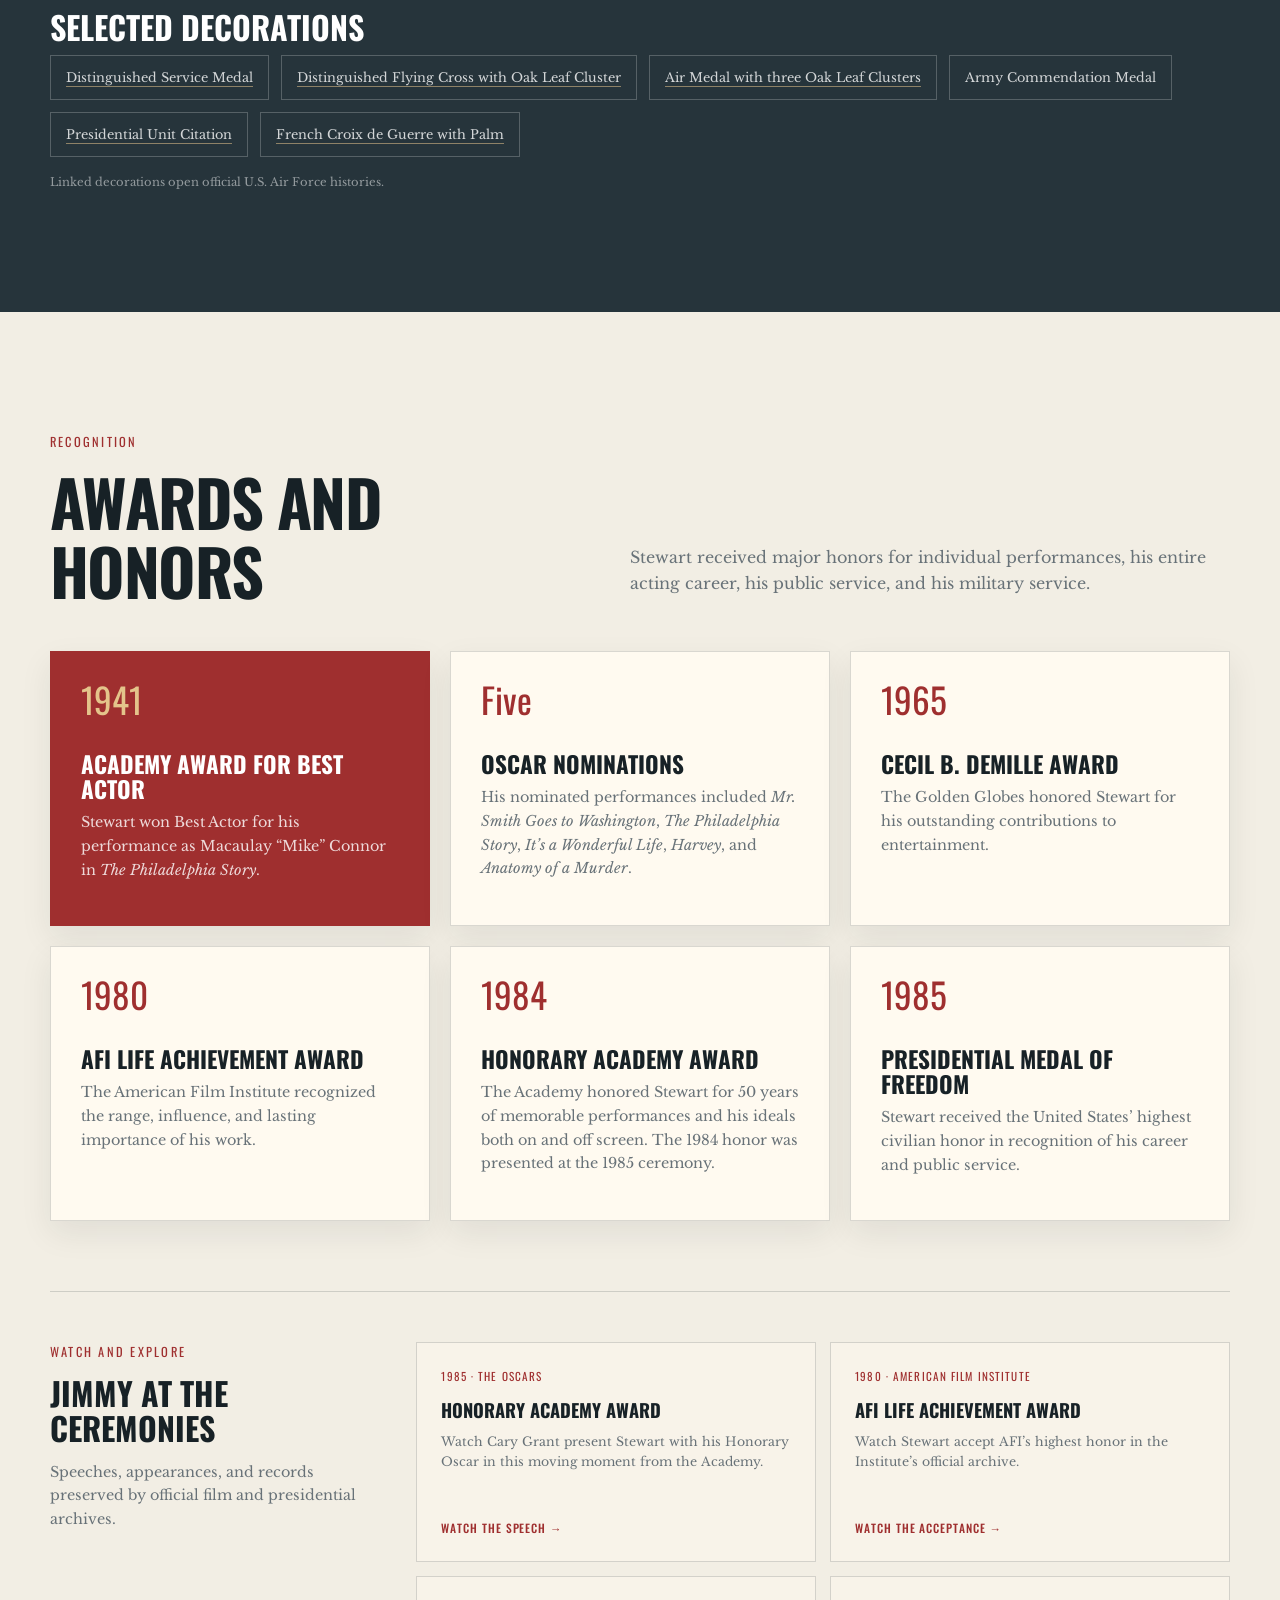
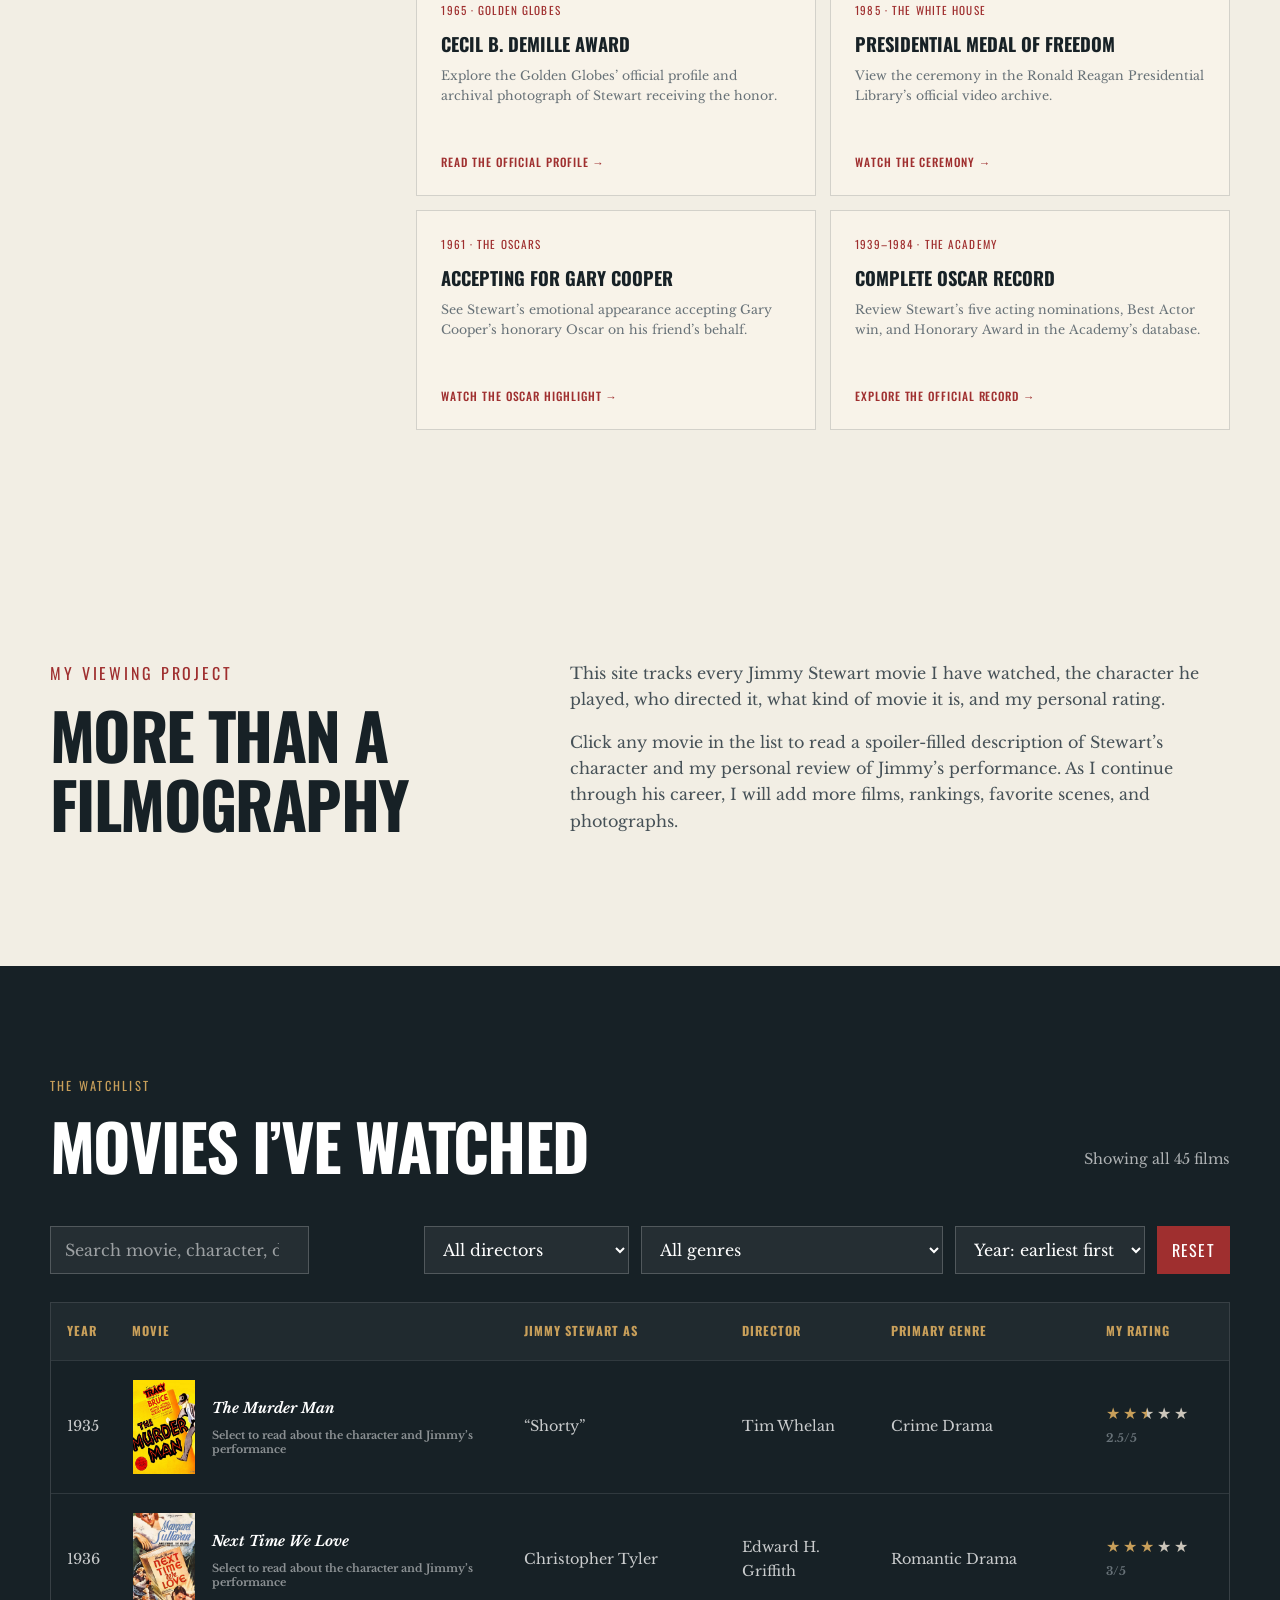
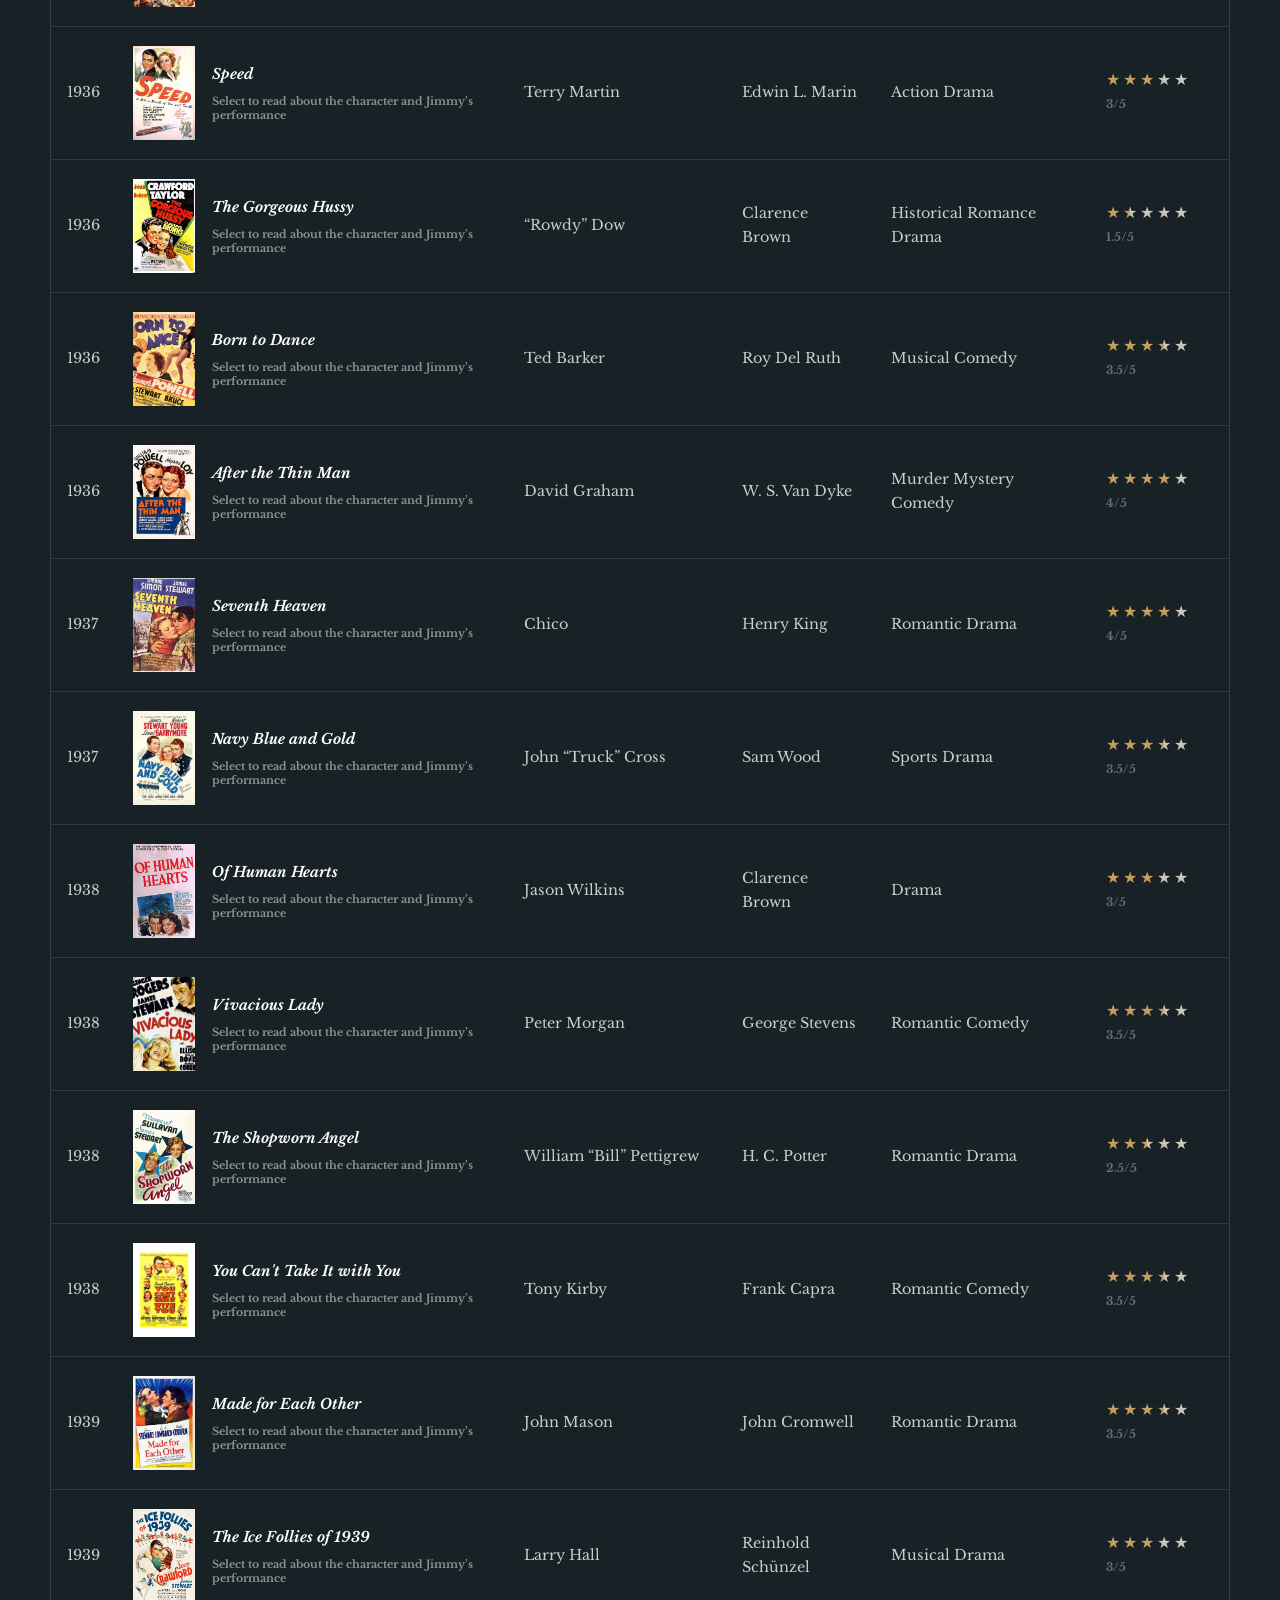
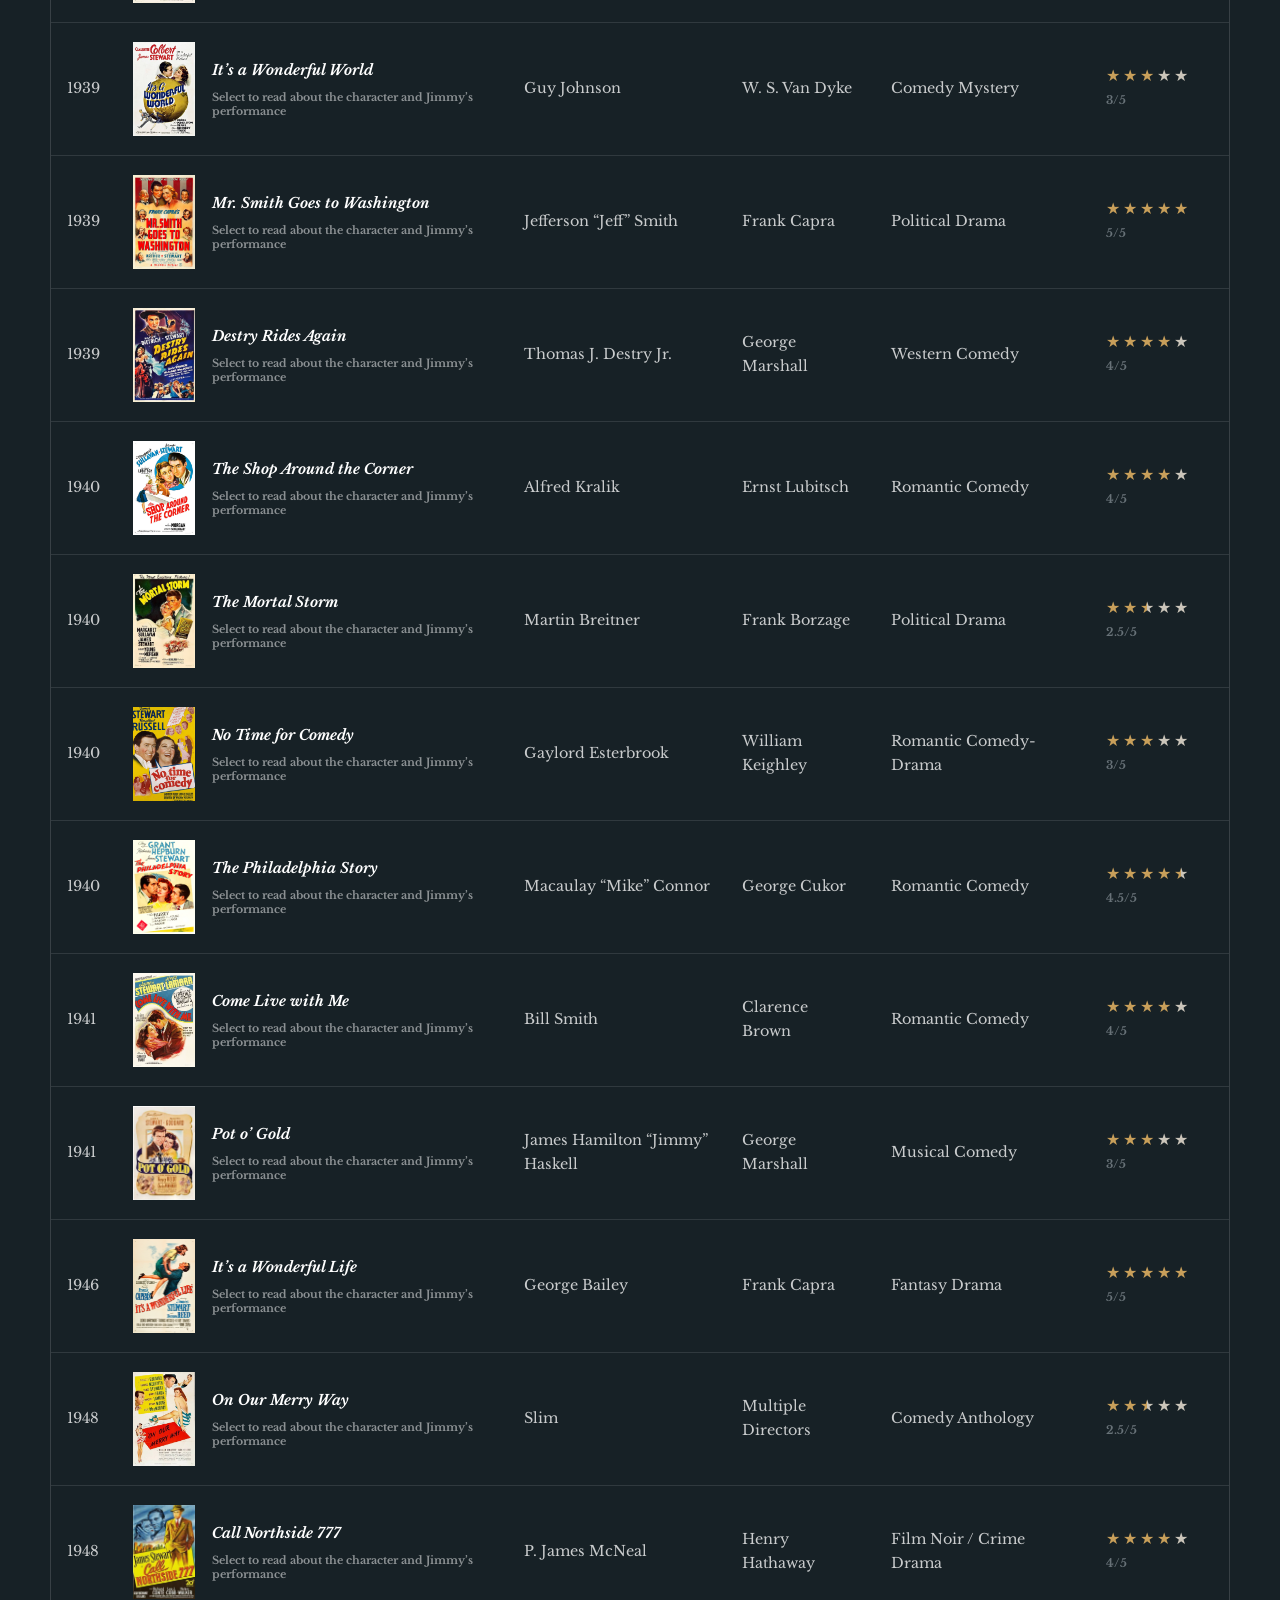
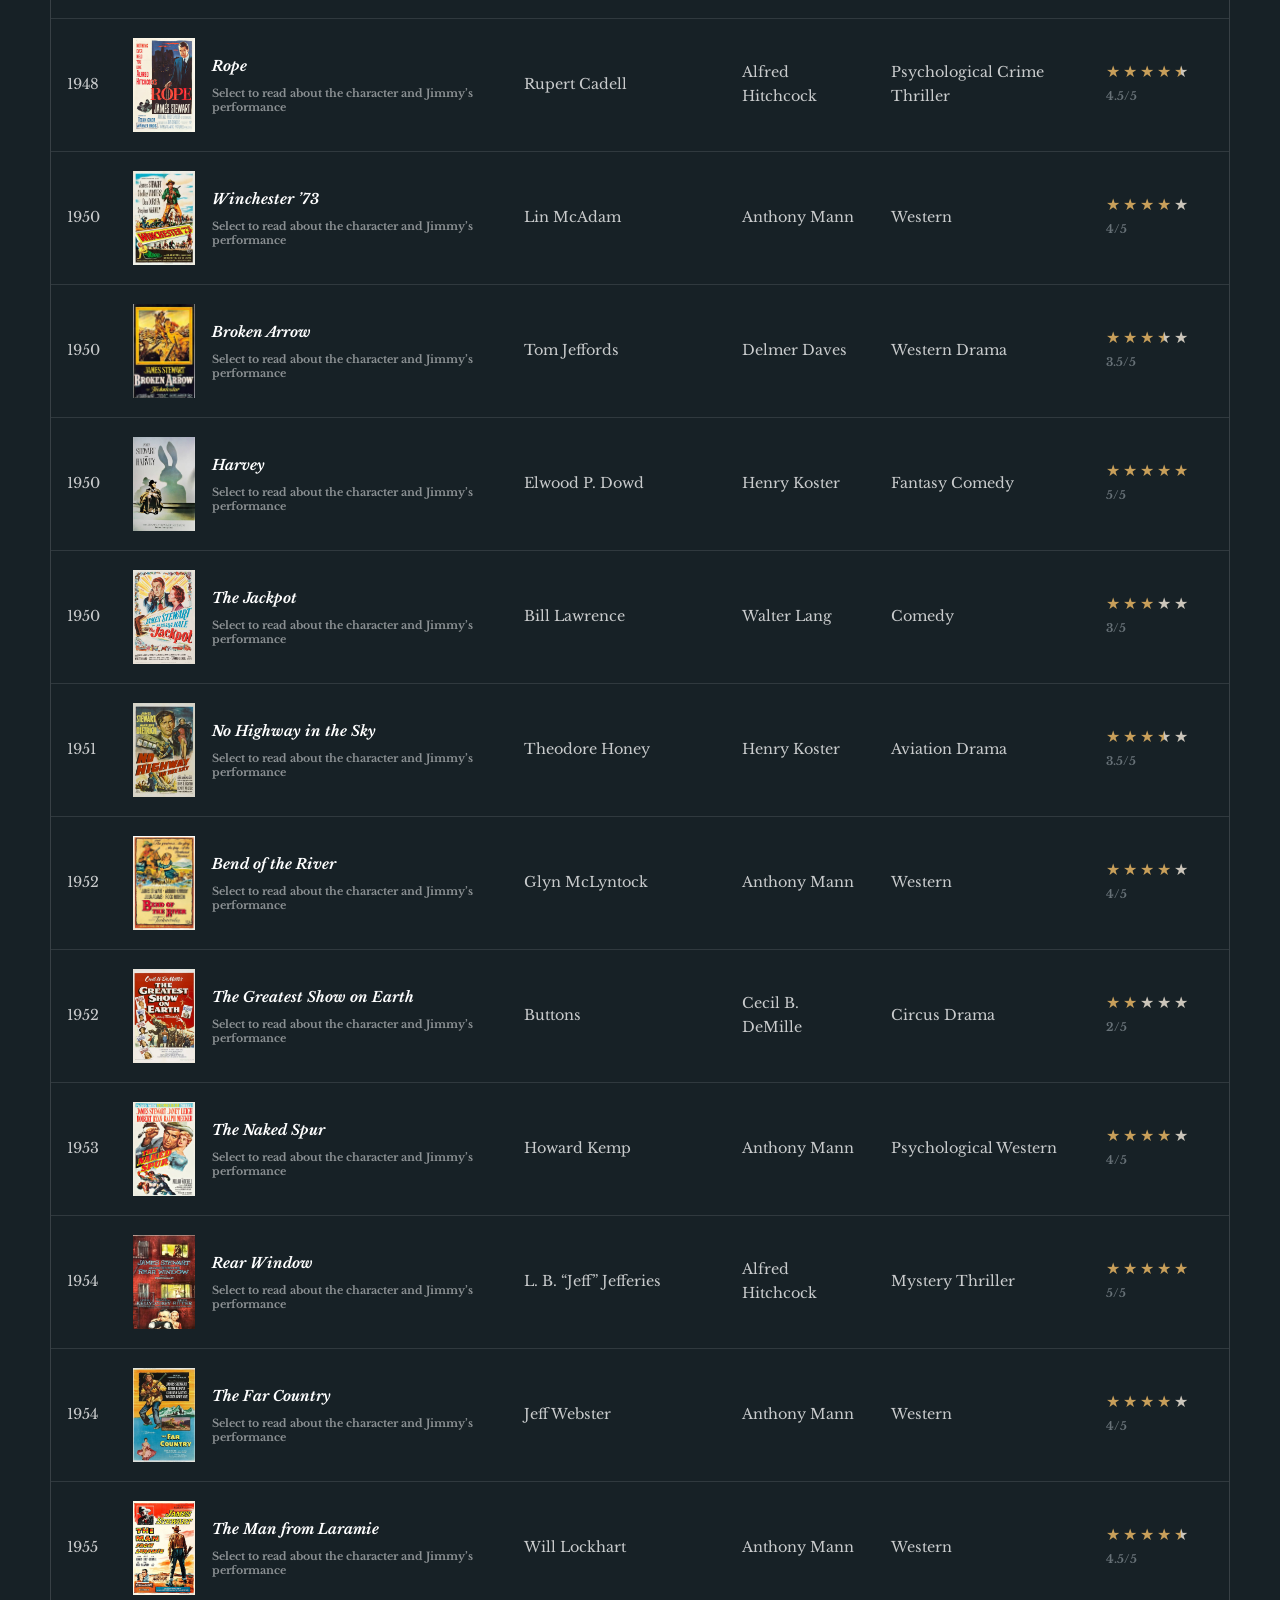
==== commit 8d51f925: "Add JIMMY release-week announcement and latest film updates" ====
--- a/index.html
+++ b/index.html
@@ -33,7 +33,7 @@
     rel="stylesheet"
   >
 
-  <link rel="stylesheet" href="styles.css?v=20261021">
+  <link rel="stylesheet" href="styles.css?v=20261102">
 </head>
 
 <body>
@@ -144,6 +144,37 @@
         <span>Westerns watched</span>
       </article>
 
+    </section>
+
+
+    <!-- RELEASE-WEEK ANNOUNCEMENT -->
+
+    <section
+      class="release-announcement"
+      aria-labelledby="release-announcement-title"
+    >
+      <div class="container release-announcement-inner">
+        <div>
+          <p class="eyebrow">The Jimmy Stewart biopic</p>
+          <h2 id="release-announcement-title" data-release-title>
+            JIMMY — U.S. release November 6, 2026
+          </h2>
+          <p data-release-description>
+            Explore the film, watch the latest footage, and find local showtimes.
+          </p>
+        </div>
+        <div class="release-announcement-actions">
+          <a
+            class="button"
+            href="https://tickets.jimmythemovie.com/"
+            target="_blank"
+            rel="noopener noreferrer"
+          >Find showtimes &amp; tickets</a>
+          <a class="release-news-link" href="#jimmy-biopic">
+            Latest film news <span aria-hidden="true">↓</span>
+          </a>
+        </div>
+      </div>
     </section>
 
 
@@ -1720,8 +1751,8 @@
 
         <div class="biopic-copy">
 
-          <p class="eyebrow">
-            Tickets now on sale
+          <p class="eyebrow" data-release-label>
+            U.S. release · November 6, 2026
           </p>
 
           <h2 id="biopic-title">
@@ -1789,7 +1820,7 @@
           </div>
 
           <p class="biopic-note">
-            Updated <time datetime="2026-10-21">October 21, 2026</time>.
+            Updated <time datetime="2026-11-02">November 2, 2026</time>.
             Choose your city or ZIP code in the official ticket finder.
             Showtimes and availability vary by theater.
           </p>
@@ -1799,6 +1830,77 @@
       </div>
 
       <div class="container biopic-updates">
+
+        <article class="biopic-update-card">
+          <p class="eyebrow">New official clip</p>
+          <h3>When George Bailey came calling</h3>
+          <p>
+            Get a closer look at the biopic’s connection to
+            <em>It’s a Wonderful Life</em> in this new official clip.
+            It’s the part of Jimmy’s story I’m especially looking
+            forward to seeing on the big screen.
+          </p>
+          <a
+            href="https://www.youtube.com/watch?v=Ru8LJGsRDgY"
+            target="_blank"
+            rel="noopener noreferrer"
+          >Watch the official clip <span aria-hidden="true">→</span></a>
+        </article>
+
+        <article
+          class="biopic-update-card"
+          data-release-news-until="2026-11-05"
+        >
+          <p class="eyebrow">Release-week update · October 27, 2026</p>
+          <h3>A chance to see JIMMY early</h3>
+          <p>
+            Fathom announced special early screenings at select U.S.
+            theaters beginning November 1, ahead of the nationwide
+            opening on November 6. Check the official listings for
+            participating locations and remaining showtimes.
+          </p>
+          <a
+            href="https://www.fathomentertainment.com/news/jimmy-movie-offer-early-bird-screenings/"
+            target="_blank"
+            rel="noopener noreferrer"
+          >Explore early screenings <span aria-hidden="true">→</span></a>
+        </article>
+
+        <article class="biopic-update-card">
+          <p class="eyebrow">On the festival circuit</p>
+          <h3>Recognition before release</h3>
+          <p>Fathom’s October 27 announcement reports these honors:</p>
+          <ul class="biopic-honors">
+            <li><strong>Best Feature</strong> — Washington West Film Festival</li>
+            <li><strong>Audience Choice Award</strong> — Heartland International Film Festival, shared with <em>I Play Rocky</em></li>
+            <li><strong>Spotlight Award for KJ Apa</strong> — Newport Beach Film Festival</li>
+          </ul>
+          <a
+            href="https://www.fathomentertainment.com/news/jimmy-movie-offer-early-bird-screenings/"
+            target="_blank"
+            rel="noopener noreferrer"
+          >Read the festival news <span aria-hidden="true">→</span></a>
+        </article>
+
+        <article
+          class="biopic-update-card"
+          data-release-news-until="2026-11-15"
+        >
+          <p class="eyebrow">At the Jimmy Stewart Museum</p>
+          <h3>The Making of JIMMY</h3>
+          <p>
+            On display through <time datetime="2026-11-15">November 15, 2026</time>,
+            this exhibit in Indiana, Pennsylvania features costumes,
+            props, production photographs, and stories behind the film.
+            The museum also shows exclusive behind-the-scenes footage
+            outside its 1 p.m. matinee.
+          </p>
+          <a
+            href="https://jimmy.org/exhibits/"
+            target="_blank"
+            rel="noopener noreferrer"
+          >Explore the museum exhibit <span aria-hidden="true">→</span></a>
+        </article>
 
         <article class="biopic-update-card">
           <p class="eyebrow">
@@ -1897,8 +1999,9 @@
   </footer>
 
 
-  <script src="script.js?v=4"></script>
+  <script src="script.js?v=20261102"></script>
 
 </body>
 </html>
 
+
--- a/styles.css
+++ b/styles.css
@@ -388,7 +388,61 @@
   font-size: 0.82rem;
 }
 
-/* UPCOMING BIOPIC */
+/* RELEASE-WEEK ANNOUNCEMENT */
+
+.release-announcement {
+  margin-top: 30px;
+  padding: 28px 0;
+  border-top: 3px solid var(--gold);
+  background: var(--ink);
+  color: var(--white);
+}
+
+.release-announcement-inner {
+  display: flex;
+  gap: 28px;
+  align-items: center;
+  justify-content: space-between;
+}
+
+.release-announcement .eyebrow {
+  margin-bottom: 8px;
+}
+
+.release-announcement h2 {
+  margin-bottom: 8px;
+  font-size: clamp(1.3rem, 2.3vw, 1.8rem);
+  letter-spacing: 0;
+  text-wrap: balance;
+}
+
+.release-announcement [data-release-description] {
+  max-width: 650px;
+  margin-bottom: 0;
+  color: rgba(255, 255, 255, 0.74);
+  font-size: 0.8rem;
+}
+
+.release-announcement-actions {
+  display: flex;
+  flex: none;
+  flex-direction: column;
+  gap: 12px;
+  align-items: center;
+}
+
+.release-news-link {
+  color: var(--gold-light);
+  font-size: 0.74rem;
+  text-underline-offset: 4px;
+}
+
+.release-news-link:hover,
+.release-news-link:focus-visible {
+  color: var(--white);
+}
+
+/* BIOPIC */
 
 .biopic-section {
   padding: clamp(80px, 9vw, 120px) 0;
@@ -554,6 +608,25 @@
 .biopic-update-card > p:not(.eyebrow) {
   color: rgba(255, 255, 255, 0.72);
   font-size: 0.86rem;
+}
+
+.biopic-update-card[hidden] {
+  display: none;
+}
+
+.biopic-honors {
+  margin: 0 0 22px;
+  padding-left: 19px;
+  color: rgba(255, 255, 255, 0.72);
+  font-size: 0.8rem;
+}
+
+.biopic-honors li + li {
+  margin-top: 9px;
+}
+
+.biopic-honors strong {
+  color: var(--white);
 }
 
 .biopic-update-card > a {
@@ -1897,6 +1970,21 @@
     padding: 70px 0;
   }
 
+  .release-announcement-inner {
+    flex-direction: column;
+    align-items: stretch;
+    gap: 20px;
+  }
+
+  .release-announcement-actions {
+    align-items: start;
+  }
+
+  .release-announcement-actions .button {
+    width: 100%;
+    text-align: center;
+  }
+
   .biopic-layout {
     grid-template-columns: 1fr;
     gap: 42px;
@@ -2435,3 +2523,4 @@
   }
 }
 
+
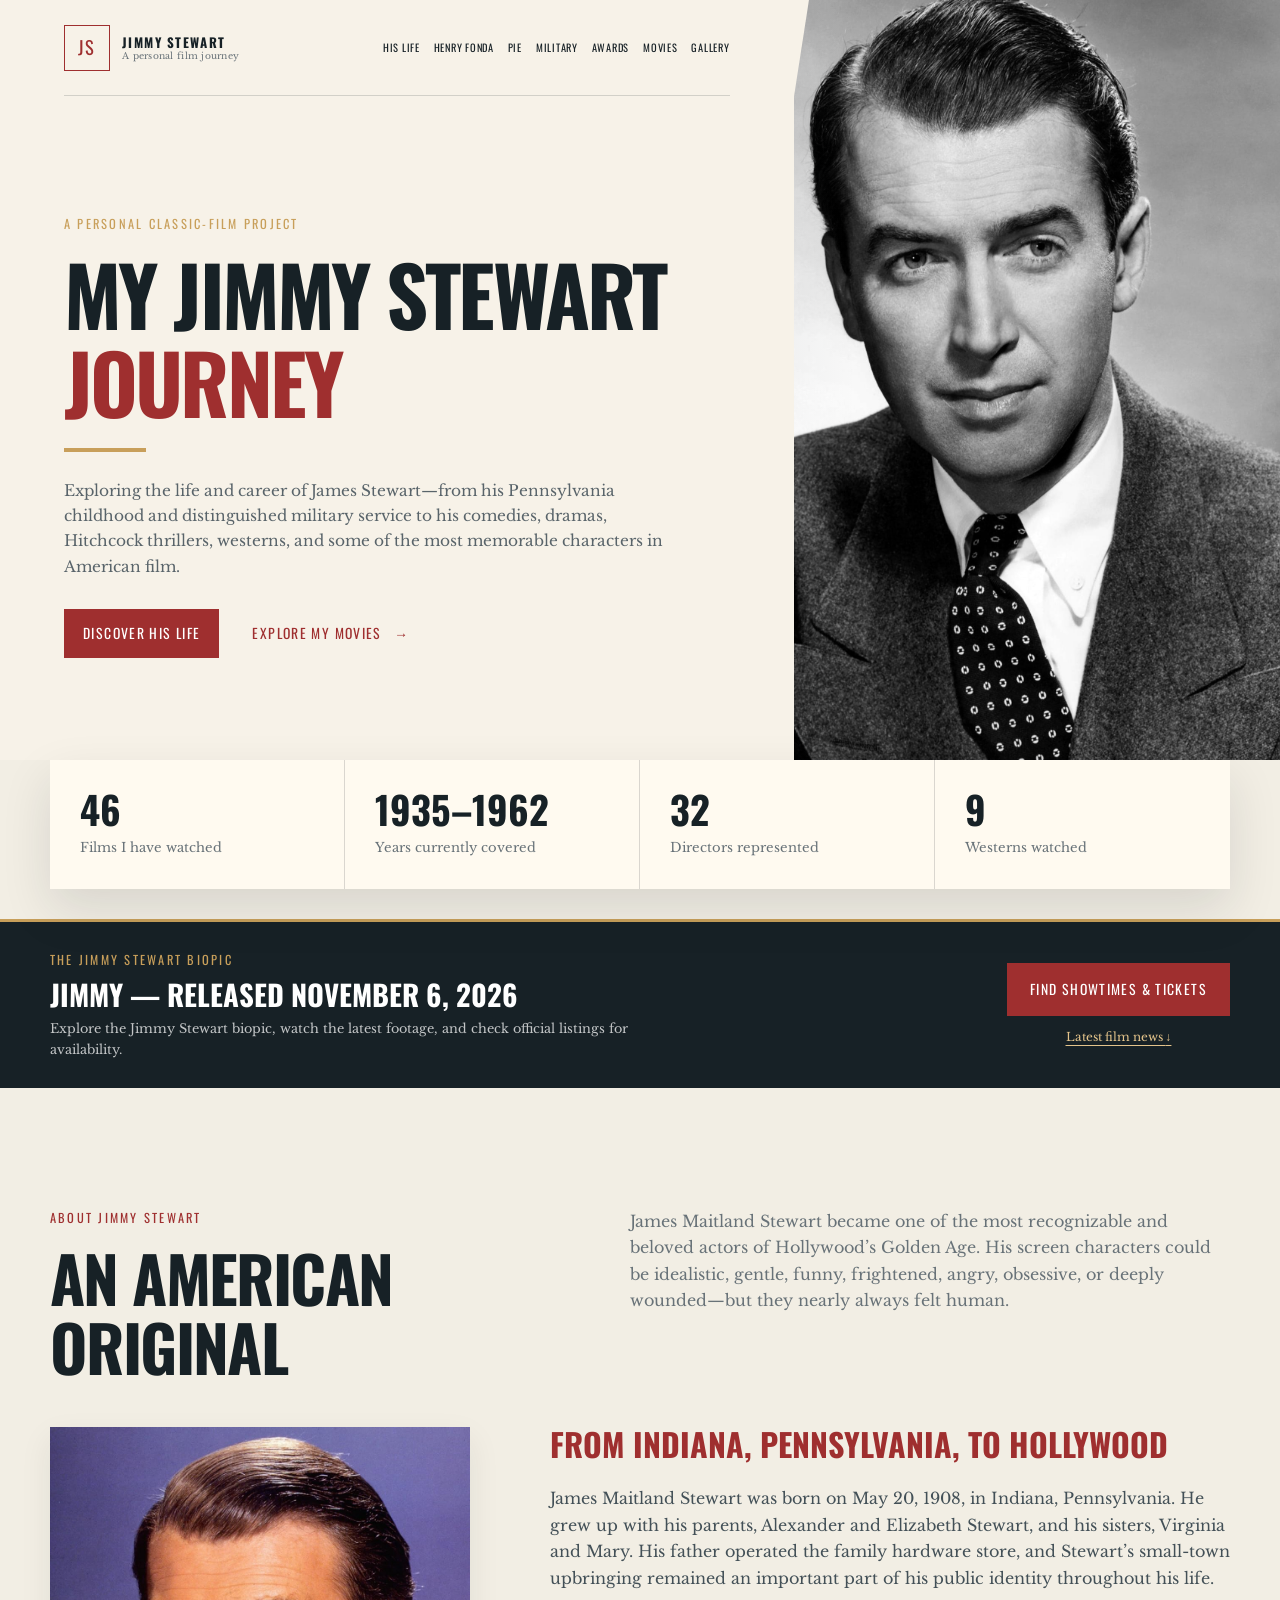
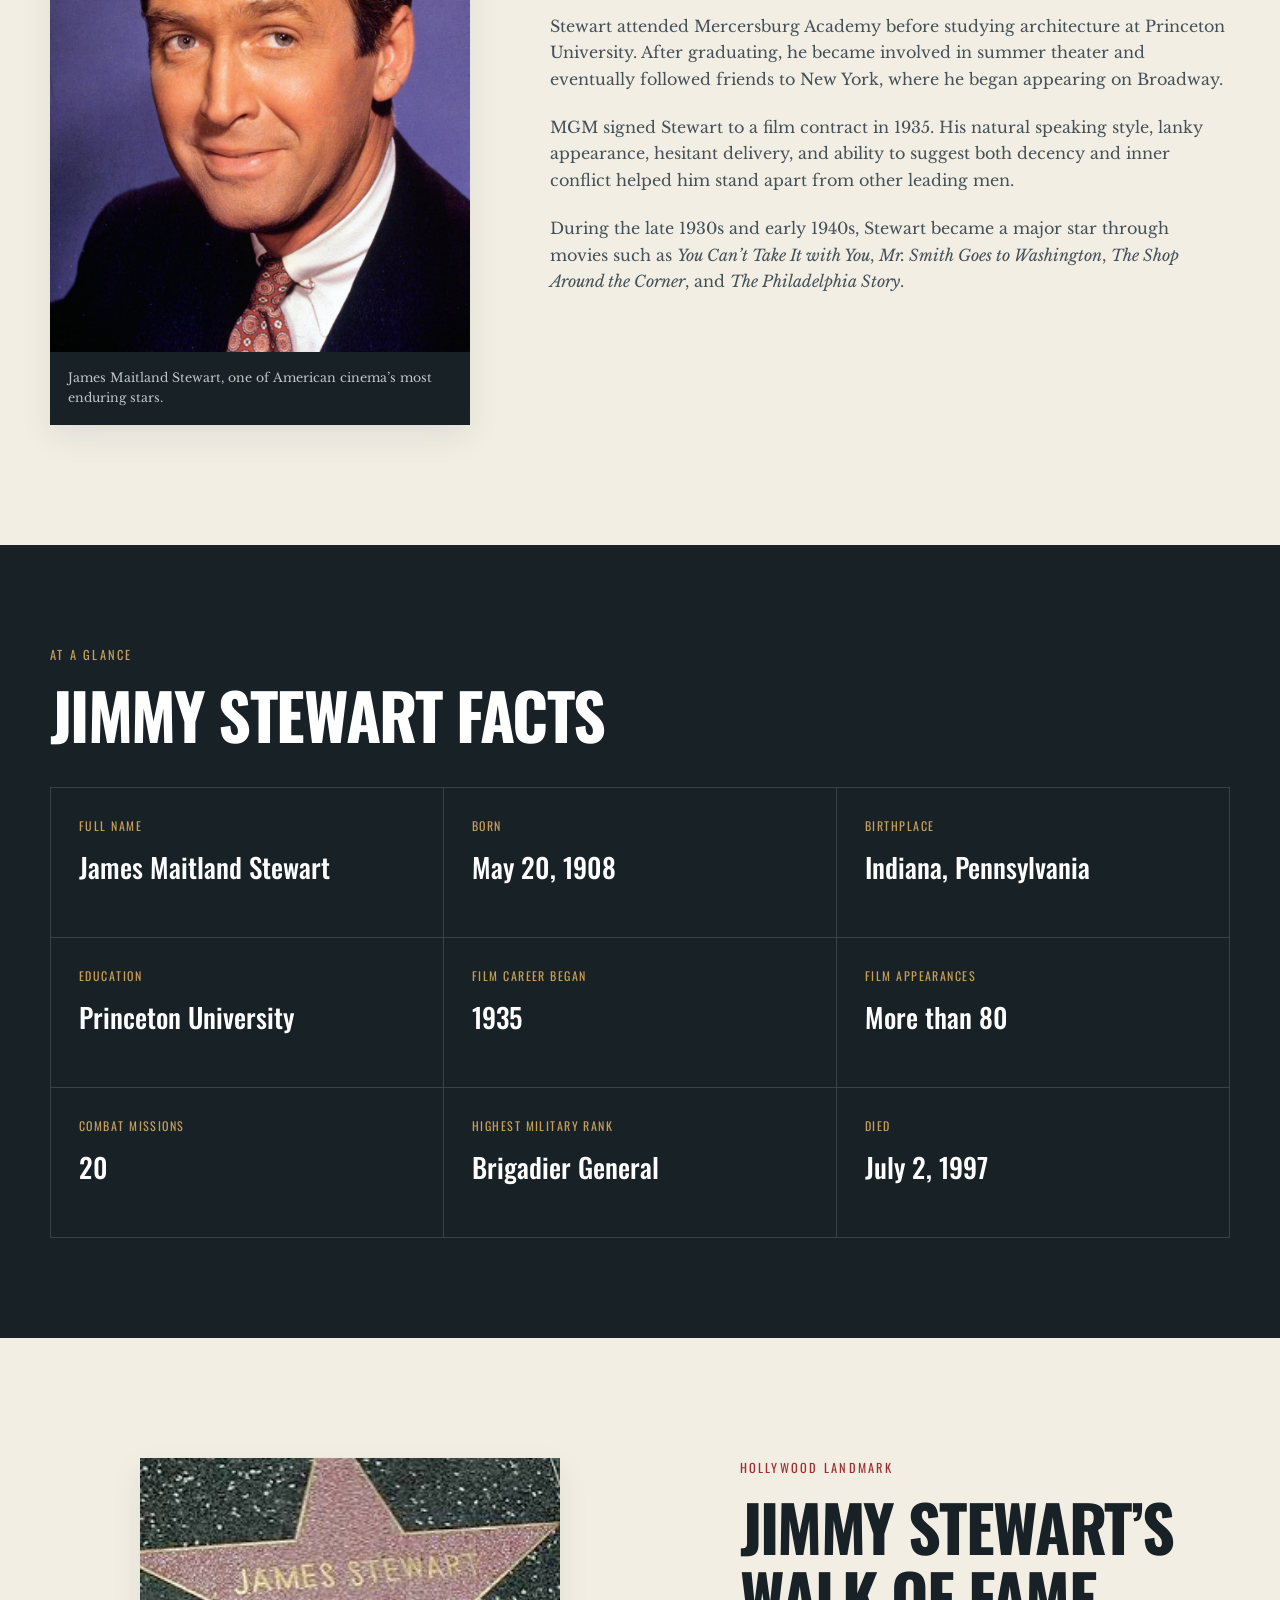
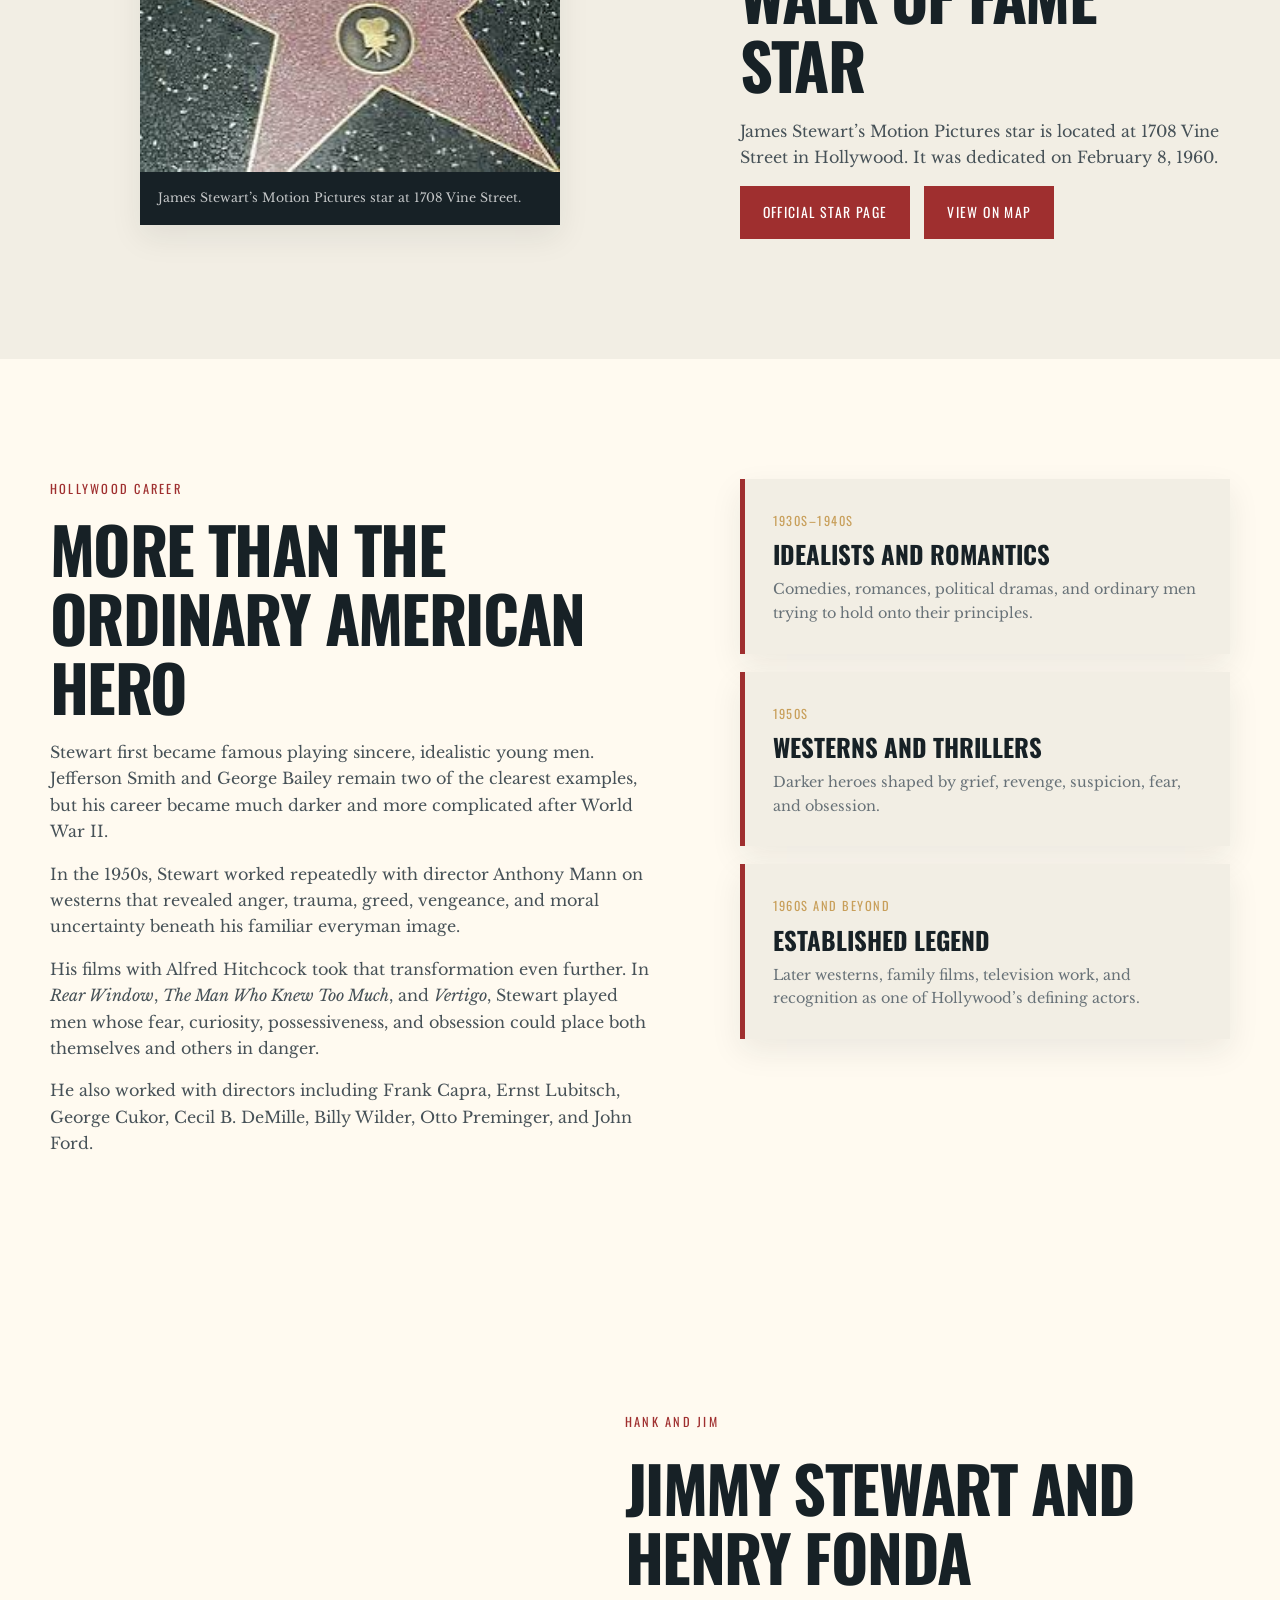
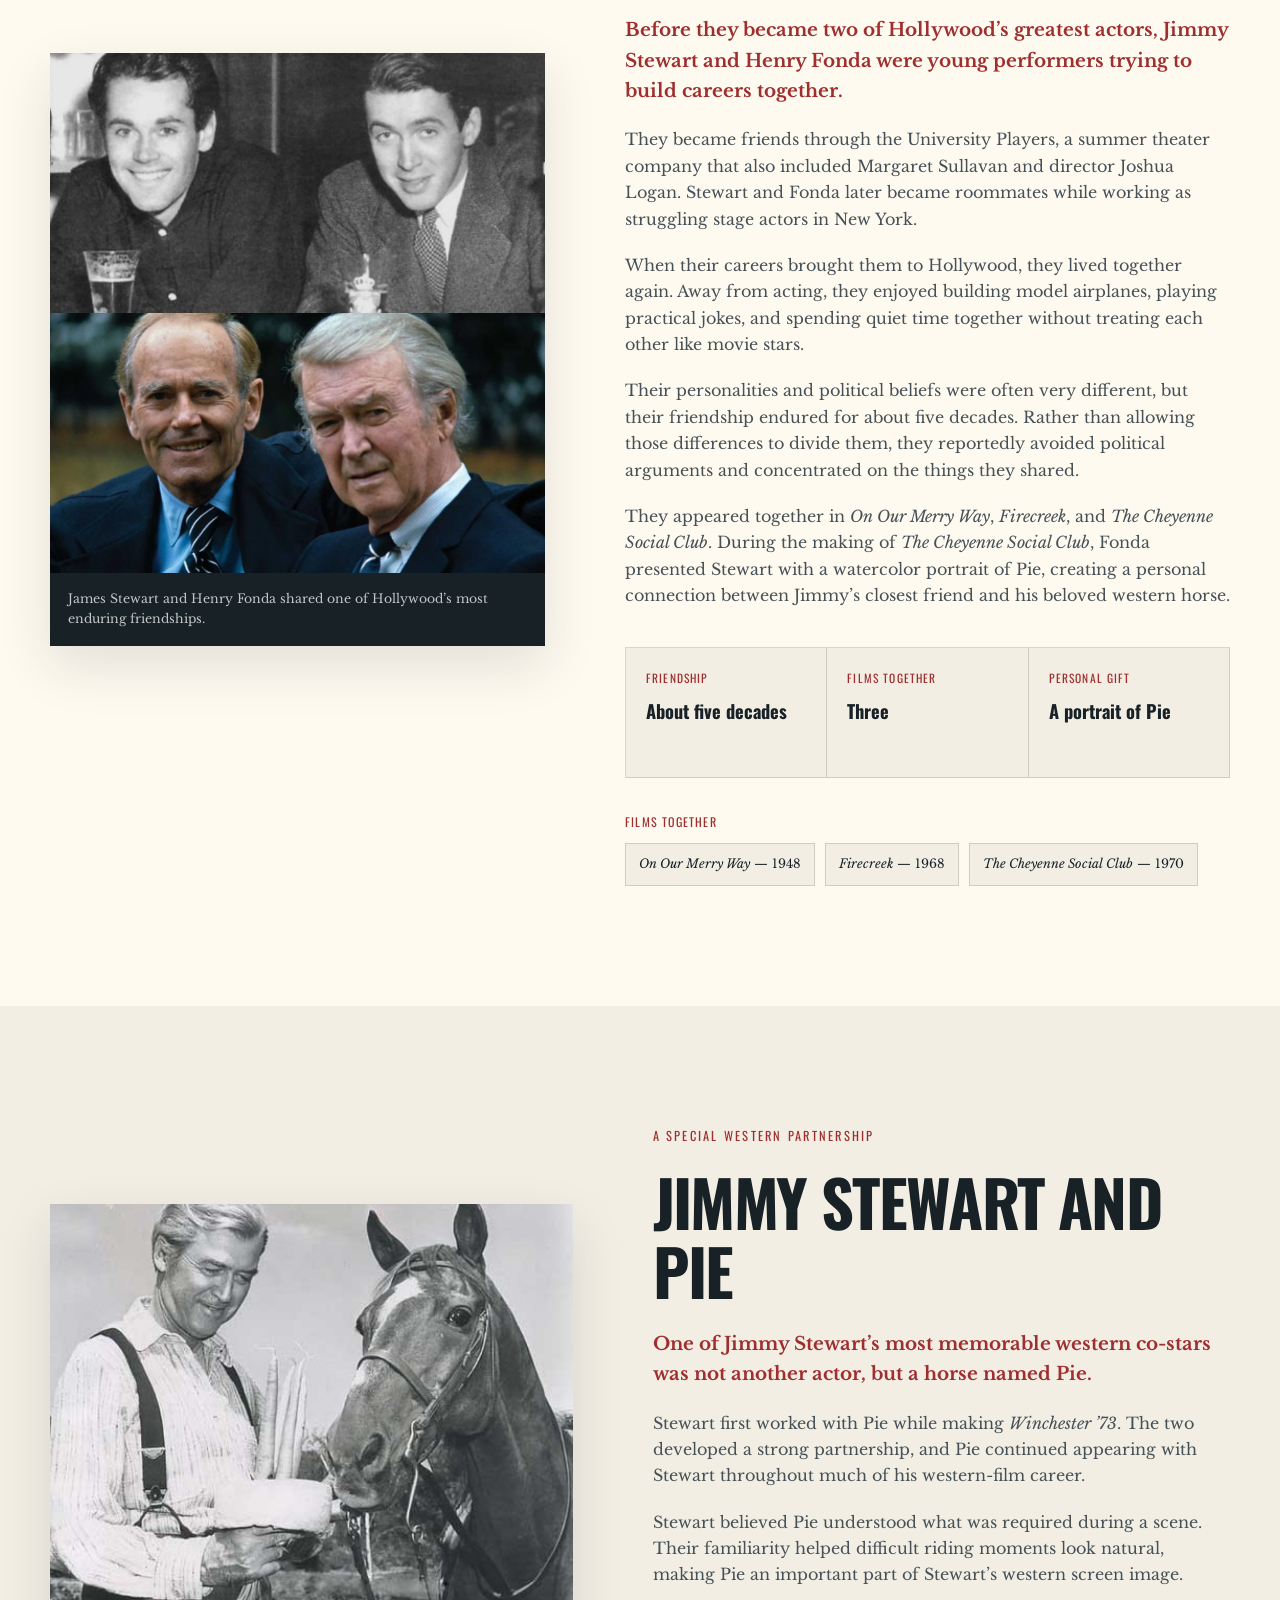
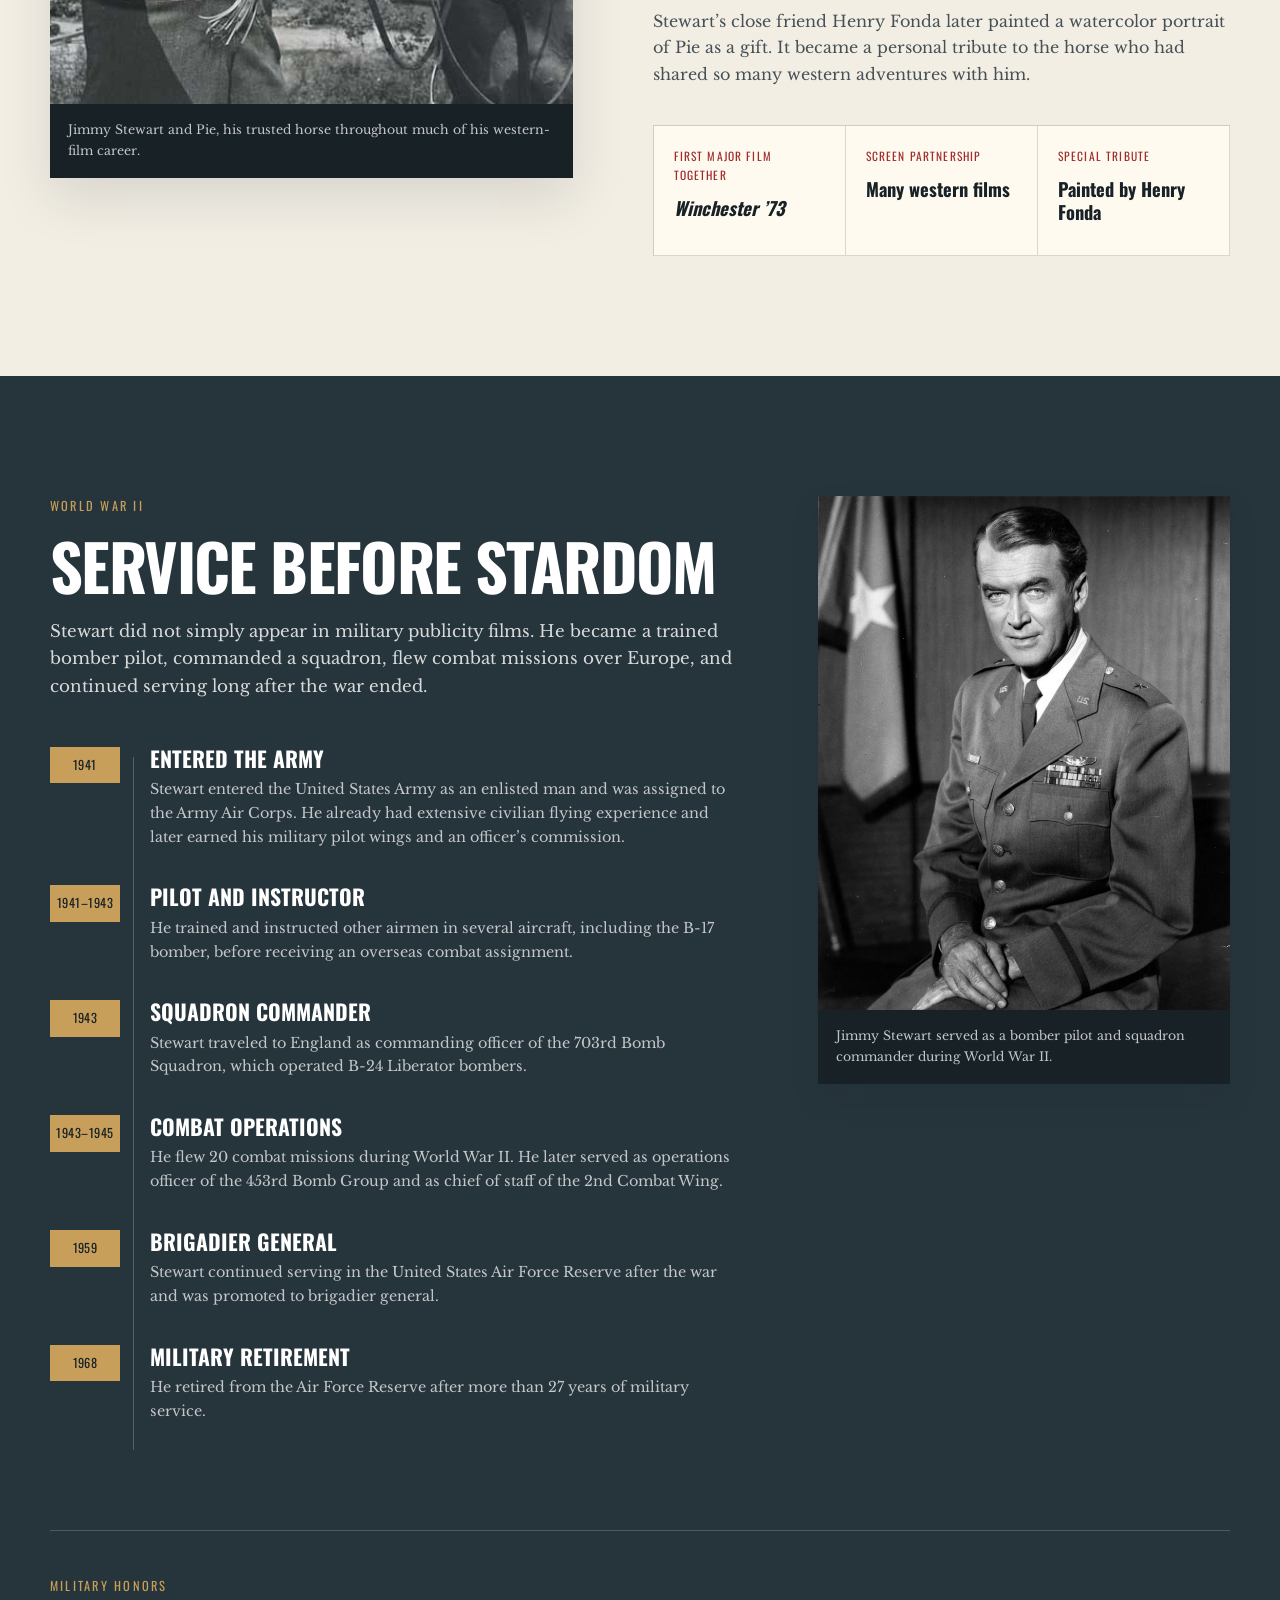
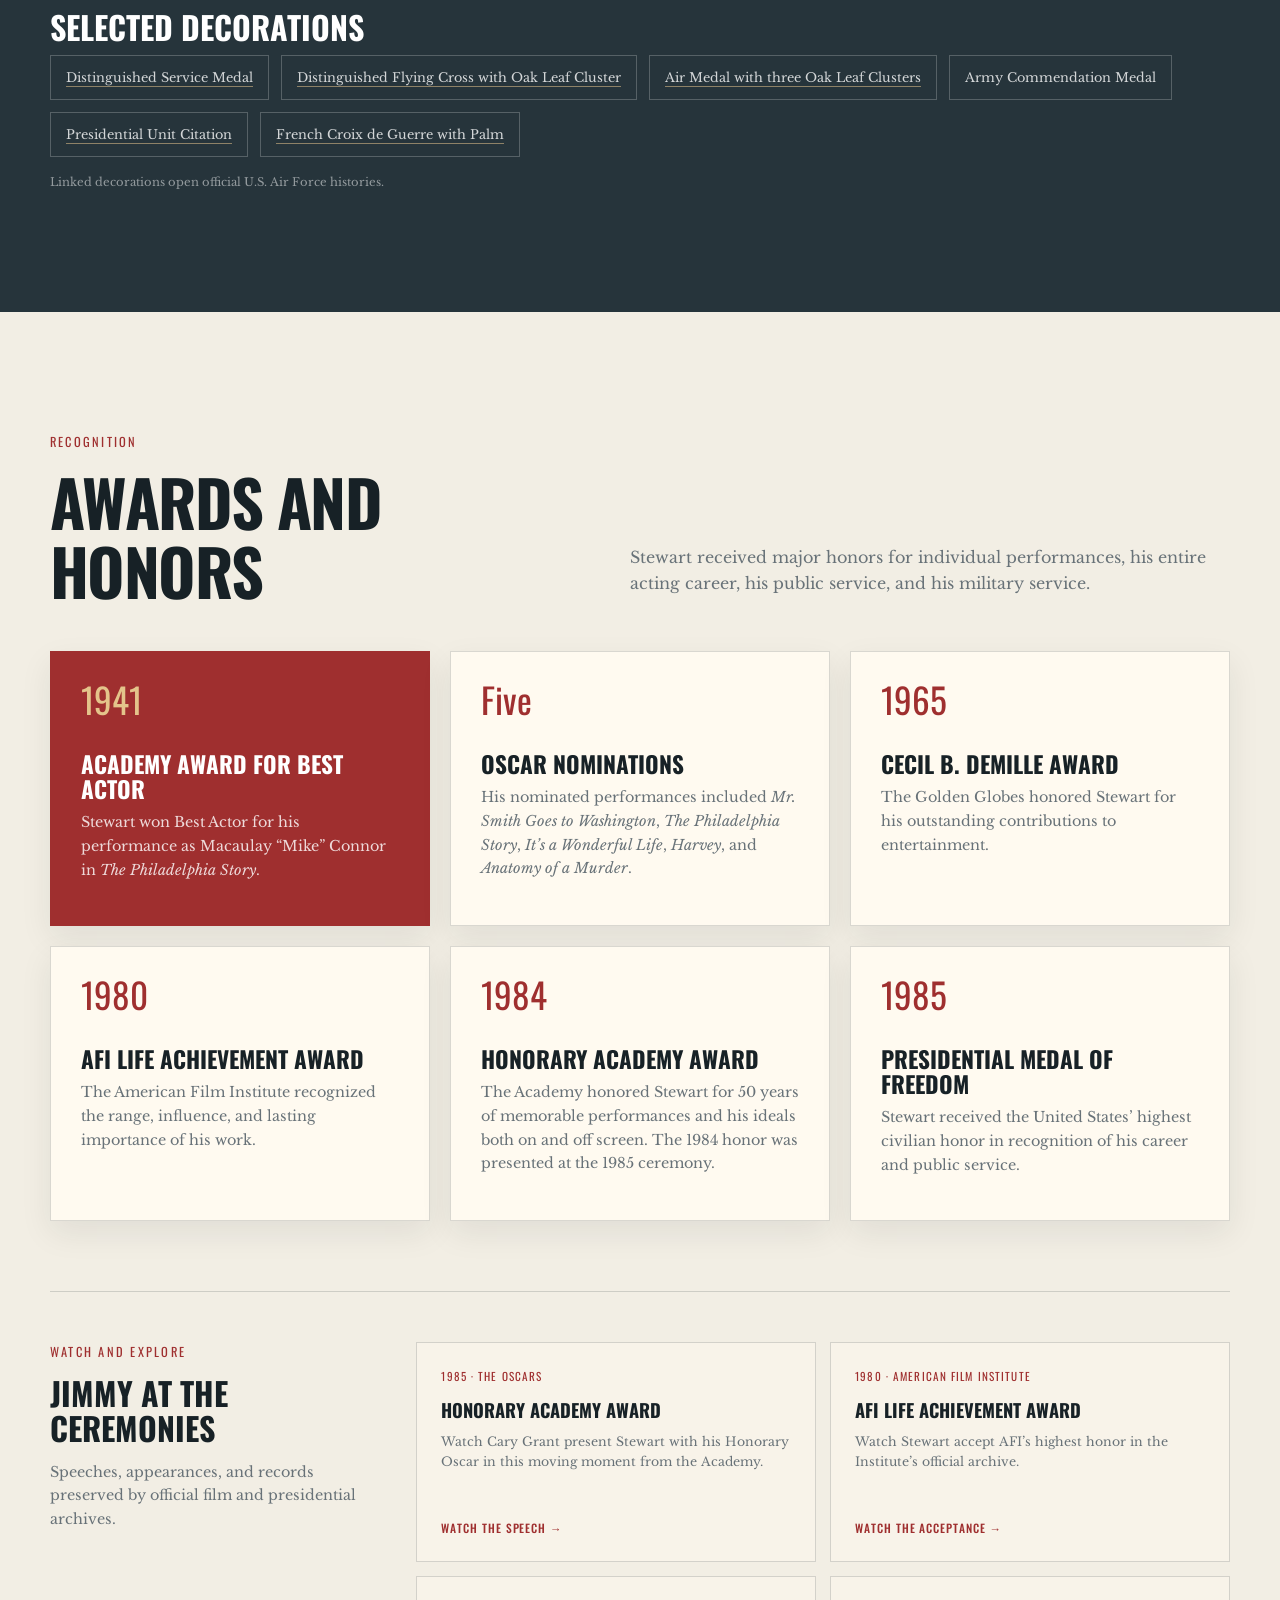
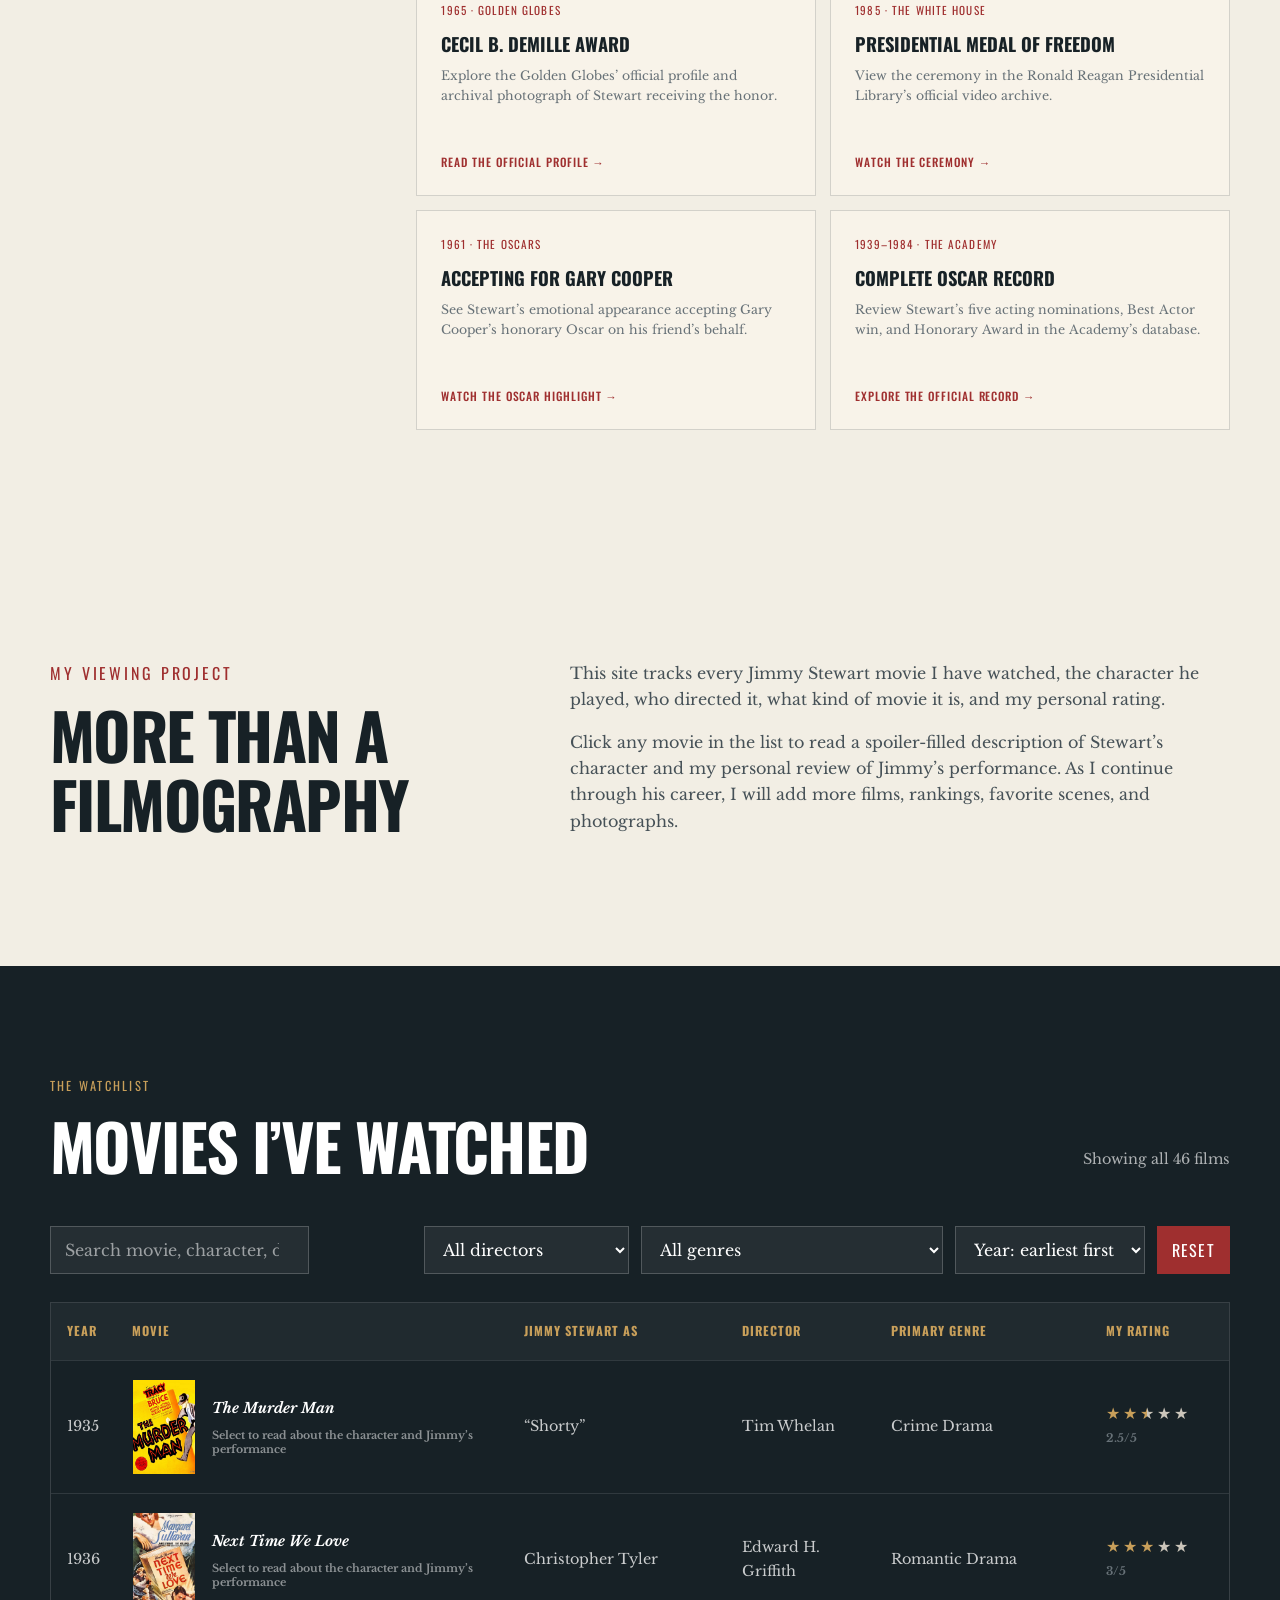
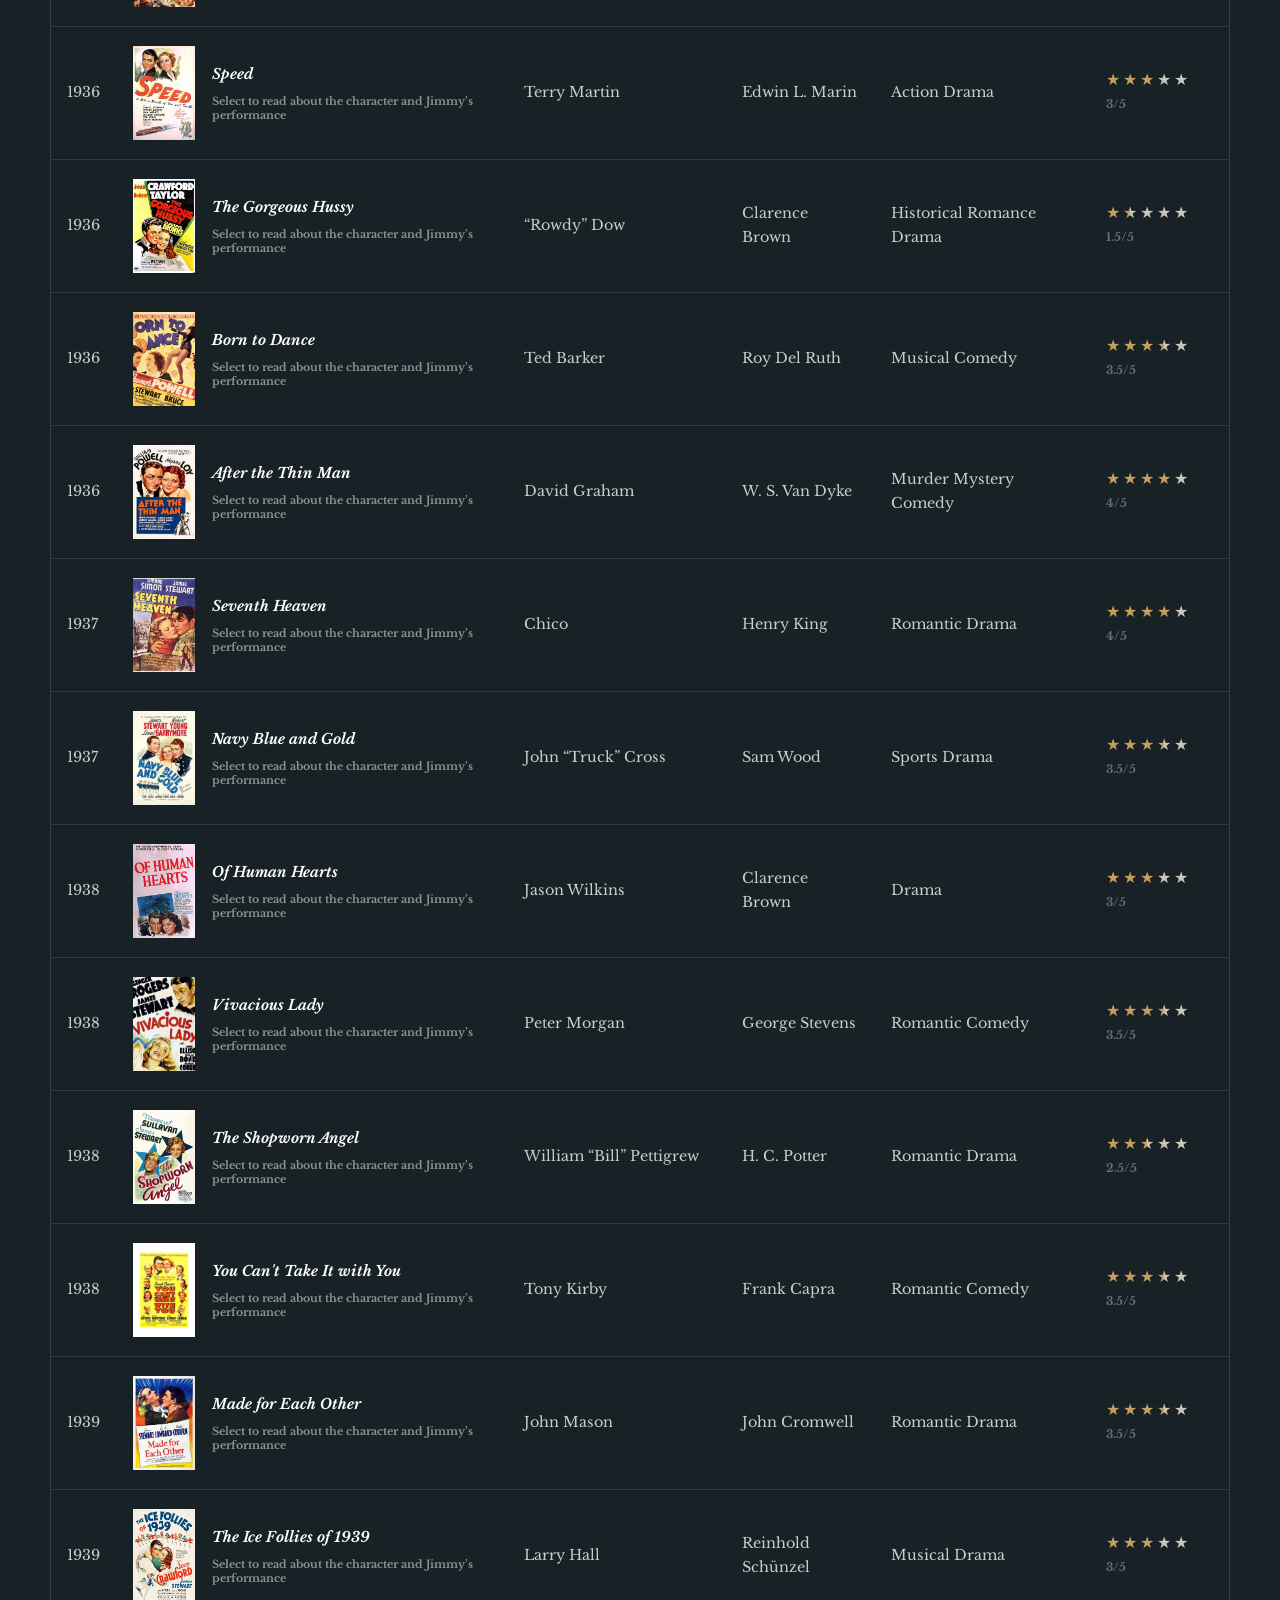
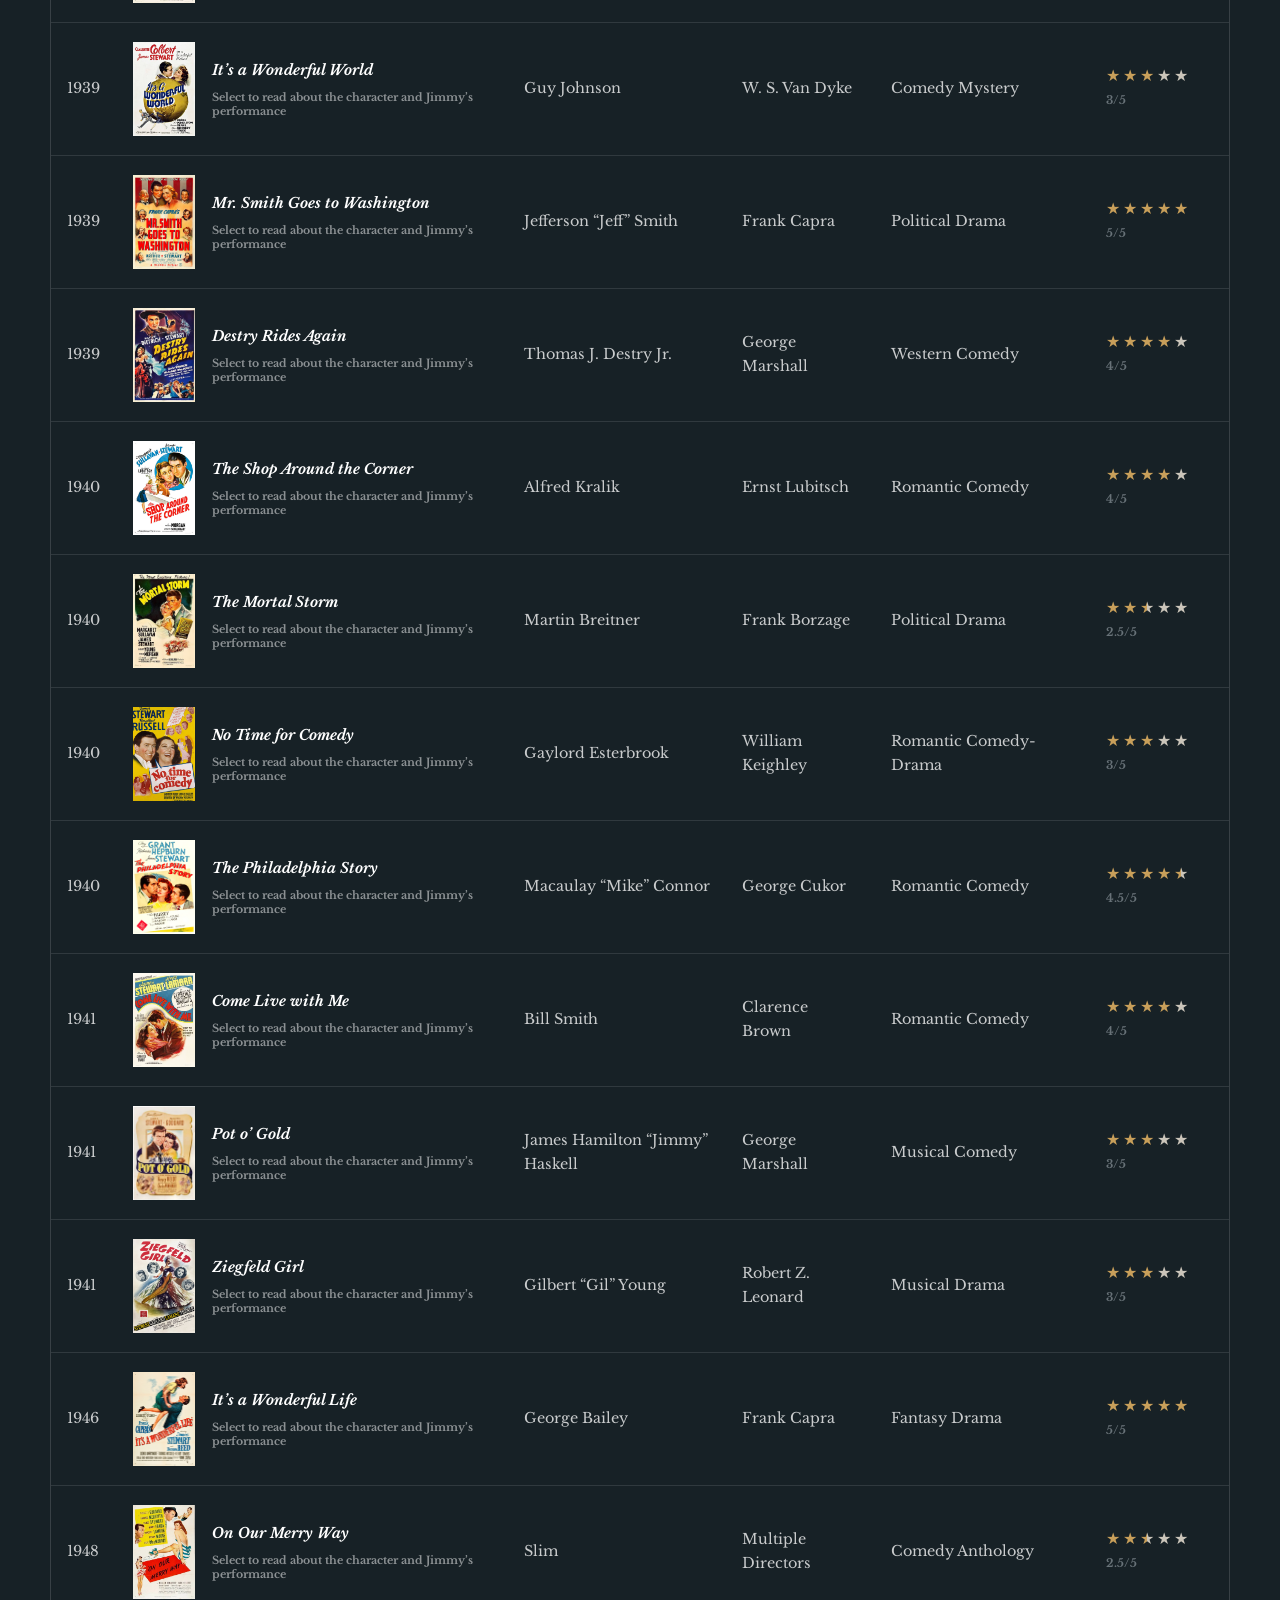
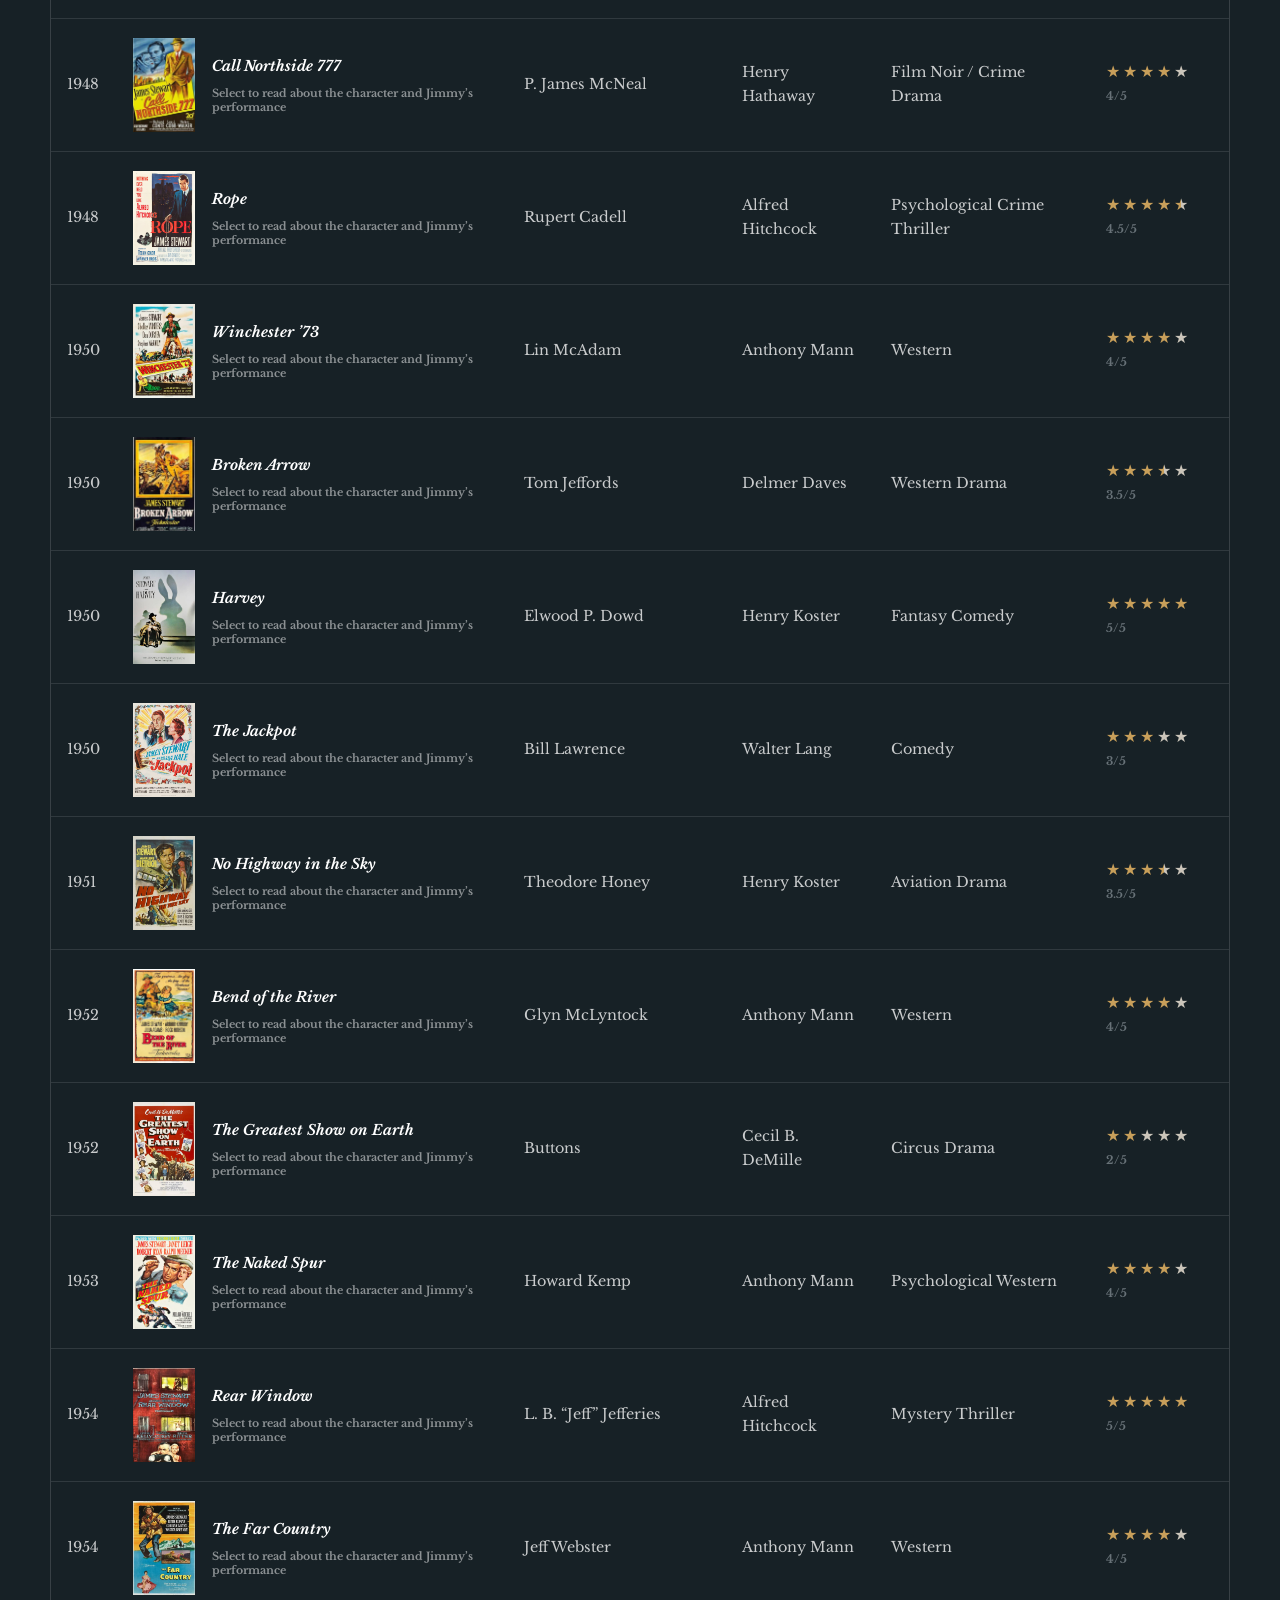
==== commit af0a0a67: "Add Ace’s personal JIMMY biopic experience" ====
--- a/index.html
+++ b/index.html
@@ -33,7 +33,7 @@
     rel="stylesheet"
   >
 
-  <link rel="stylesheet" href="styles.css?v=20261102">
+  <link rel="stylesheet" href="styles.css?v=20261108">
 </head>
 
 <body>
@@ -1820,7 +1820,7 @@
           </div>
 
           <p class="biopic-note">
-            Updated <time datetime="2026-11-02">November 2, 2026</time>.
+            Updated <time datetime="2026-11-08">November 8, 2026</time>.
             Choose your city or ZIP code in the official ticket finder.
             Showtimes and availability vary by theater.
           </p>
@@ -1828,6 +1828,197 @@
         </div>
 
       </div>
+
+      <article
+        class="container biopic-experience"
+        id="biopic-experience"
+        aria-labelledby="biopic-experience-title"
+      >
+        <p class="eyebrow dark">My biopic experience</p>
+        <h3 id="biopic-experience-title">I watched JIMMY—and loved it</h3>
+        <p class="biopic-experience-meta">
+          Watched <time datetime="2026-11-08">November 8, 2026</time>
+          <span aria-hidden="true">·</span> KJ Apa as Jimmy Stewart
+        </p>
+        <p class="biopic-experience-intro">
+          After watching 46 Jimmy Stewart films, seeing <em>JIMMY</em>
+          was an amazing, emotional, and meaningful experience. KJ Apa’s
+          portrayal was convincing, and the film deepened my appreciation
+          for someone who has become my favorite actor.
+        </p>
+
+        <details class="biopic-review-details">
+          <summary>
+            Read my full experience
+            <span class="biopic-spoiler-label">Contains spoilers</span>
+          </summary>
+
+          <div class="biopic-review-content">
+            <p class="biopic-spoiler-note">
+              This account discusses specific scenes and the ending of
+              <em>JIMMY</em> (2026).
+            </p>
+
+            <section aria-labelledby="biopic-performance-title">
+              <h4 id="biopic-performance-title">1. KJ Apa’s performance</h4>
+              <p>
+                One of the biggest highlights was KJ Apa’s portrayal of
+                Jimmy Stewart. I thought he did an excellent job capturing
+                Jimmy’s personality and acting style.
+              </p>
+              <p>
+                Having watched 46 Jimmy Stewart films, including almost all
+                of his substantial prewar roles, I was familiar with his
+                voice, expressions, and mannerisms. I thought KJ’s portrayal
+                was convincing, particularly when he recreated scenes from
+                <em>It’s a Wonderful Life</em>.
+              </p>
+            </section>
+
+            <section aria-labelledby="biopic-ginger-title">
+              <h4 id="biopic-ginger-title">2. Seeing Ginger Rogers</h4>
+              <p>
+                I was excited to see Ginger Rogers included near the
+                beginning of the biopic.
+              </p>
+              <p>
+                I had recently watched Jimmy and Ginger together in
+                <em>Vivacious Lady</em> (1938), and I had also been exploring
+                their real-life romantic relationship. Seeing Ginger
+                represented in the biopic was a nice connection to the
+                early Hollywood period I had just finished exploring.
+              </p>
+              <p>
+                It also connected with conversations I had been having
+                about Ginger Rogers and Fred Astaire.
+              </p>
+            </section>
+
+            <section aria-labelledby="biopic-service-title">
+              <h4 id="biopic-service-title">3. Jimmy’s World War II service</h4>
+              <p>
+                The wartime storyline was one of my favorite parts of the
+                film. I already knew a considerable amount about Jimmy’s
+                career and personal history, but the biopic helped me learn
+                more about his military experiences.
+              </p>
+              <p>
+                More importantly, it deepened my appreciation for Jimmy as
+                a person, beyond his accomplishments as an actor.
+              </p>
+              <p>
+                The war also provided a clearer understanding of the
+                transition between the young Hollywood star of 1939–1941
+                and the more emotionally mature performer who returned
+                afterward.
+              </p>
+            </section>
+
+            <section aria-labelledby="biopic-wonderful-life-title">
+              <h4 id="biopic-wonderful-life-title">4. Recreating It’s a Wonderful Life</h4>
+              <p>
+                One of the most memorable parts of the biopic was watching
+                the production of <em>It’s a Wonderful Life</em> (1946).
+                The film portrayed Jimmy struggling to reconnect with
+                acting after returning from World War II.
+              </p>
+              <p>
+                The standout moment was the recreation of
+                <strong>George Bailey praying to God in Martini’s bar</strong>.
+                In the biopic, Jimmy initially has difficulty delivering
+                the scene. Frank Capra speaks to him and helps him find
+                the emotion needed for the performance.
+              </p>
+              <p>
+                The movie also depicts Jimmy saying something that was not
+                in the script. I don’t remember Capra’s exact words, but I
+                thought the entire sequence was wonderful.
+              </p>
+              <p>
+                While those behind-the-scenes conversations are part of
+                the biopic’s dramatization, they made me appreciate the
+                original performance even more.
+              </p>
+            </section>
+
+            <section aria-labelledby="biopic-reception-title">
+              <h4 id="biopic-reception-title">5. A classic that wasn’t an immediate success</h4>
+              <p>
+                Another interesting part of the movie was its
+                acknowledgment that <em>It’s a Wonderful Life</em> was not
+                initially the enormous success it would eventually become.
+                Although the film received five Academy Award nominations,
+                its original theatrical performance was financially
+                disappointing.
+              </p>
+              <p>
+                Today, it is one of the most beloved Christmas movies ever
+                made and arguably Jimmy Stewart’s most recognizable
+                performance. That contrast felt particularly meaningful
+                after watching the story of his return from the war.
+              </p>
+            </section>
+
+            <section aria-labelledby="biopic-ending-title">
+              <h4 id="biopic-ending-title">6. The ending: the real Jimmy Stewart</h4>
+              <p>
+                The ending was one of my favorite parts of the entire
+                experience. After the dramatized story concluded, the
+                movie showed real photographs and video footage of Jimmy
+                Stewart, including material I had never seen before.
+                The final moment featured footage of Jimmy’s lifetime
+                achievement speech.
+              </p>
+              <p><strong>That ending made me emotional.</strong></p>
+              <p>
+                After watching KJ Apa portray Jimmy throughout the film,
+                suddenly seeing the real Jimmy Stewart brought everything
+                together. It reminded me why I had become so interested
+                in his life and career in the first place.
+              </p>
+            </section>
+
+            <section aria-labelledby="biopic-meaning-title">
+              <h4 id="biopic-meaning-title">7. What the biopic meant to me</h4>
+              <p>
+                The movie didn’t fundamentally change how I viewed Jimmy
+                Stewart. I had already developed a tremendous appreciation
+                for him through his films and what I knew about his life.
+                However, it helped me appreciate him even more.
+              </p>
+              <p>
+                I particularly enjoyed learning more about his wartime
+                experiences, seeing the recreation of <em>It’s a Wonderful
+                Life</em>, and watching footage of the real Jimmy at the end.
+              </p>
+              <p>
+                After spending months watching his movies chronologically,
+                from his earliest performances to his Hollywood success,
+                the biopic felt like a meaningful conclusion to my
+                exploration of his prewar career.
+              </p>
+              <blockquote class="biopic-experience-takeaway">
+                <p>
+                  I didn’t necessarily need the biopic to teach me who
+                  Jimmy Stewart was. I wanted another opportunity to
+                  experience his story, understand him better, and
+                  appreciate someone who has become my favorite actor.
+                </p>
+                <p>And the movie gave me exactly that.</p>
+              </blockquote>
+            </section>
+
+            <section class="biopic-next-chapter" aria-labelledby="biopic-next-title">
+              <h4 id="biopic-next-title">Next chapter</h4>
+              <p>
+                Continue watching Jimmy Stewart’s postwar films, starting
+                with <em>Magic Town</em> (1947), and reach 50 movies before
+                rewatching <em>It’s a Wonderful Life</em> on Christmas Eve.
+              </p>
+            </section>
+          </div>
+        </details>
+      </article>
 
       <div class="container biopic-updates">
 
@@ -1837,8 +2028,8 @@
           <p>
             Get a closer look at the biopic’s connection to
             <em>It’s a Wonderful Life</em> in this new official clip.
-            It’s the part of Jimmy’s story I’m especially looking
-            forward to seeing on the big screen.
+            Seeing this part of Jimmy’s story on the big screen was one
+            of the highlights of my experience.
           </p>
           <a
             href="https://www.youtube.com/watch?v=Ru8LJGsRDgY"
@@ -1999,9 +2190,7 @@
   </footer>
 
 
-  <script src="script.js?v=20261102"></script>
+  <script src="script.js?v=20261105"></script>
 
 </body>
 </html>
-
-
--- a/styles.css
+++ b/styles.css
@@ -581,6 +581,129 @@
   color: var(--gold-light);
   font-size: 0.78rem;
   text-underline-offset: 4px;
+}
+
+.biopic-experience {
+  margin-top: 64px;
+  padding: clamp(26px, 4vw, 48px);
+  border-left: 5px solid var(--gold);
+  background: var(--cream);
+  color: var(--ink);
+  box-shadow: var(--shadow);
+}
+
+.biopic-experience > h3 {
+  max-width: 850px;
+  margin-bottom: 18px;
+  font-size: clamp(2rem, 4vw, 3.2rem);
+  text-wrap: balance;
+}
+
+.biopic-experience-meta {
+  display: flex;
+  flex-wrap: wrap;
+  gap: 5px 8px;
+  margin-bottom: 24px;
+  color: var(--muted);
+  font-size: 0.76rem;
+}
+
+.biopic-experience-intro {
+  max-width: 900px;
+  margin-bottom: 0;
+  color: #435057;
+  font-size: 1rem;
+  line-height: 1.8;
+}
+
+.biopic-review-details {
+  margin-top: 28px;
+  border-top: 1px solid var(--line);
+}
+
+.biopic-review-details > summary {
+  padding: 22px 0 4px;
+  color: var(--red);
+  cursor: pointer;
+  font-family: "Oswald", Arial, sans-serif;
+  font-size: 0.95rem;
+  text-transform: uppercase;
+  letter-spacing: 0.06em;
+}
+
+.biopic-review-details > summary::marker {
+  color: var(--red);
+}
+
+.biopic-review-details > summary:hover {
+  color: var(--red-dark);
+}
+
+.biopic-review-details > summary:focus-visible {
+  outline: 2px solid var(--red);
+  outline-offset: 5px;
+}
+
+.biopic-spoiler-label {
+  display: inline-block;
+  margin-left: 12px;
+  padding: 5px 8px;
+  border: 1px solid var(--line);
+  color: var(--muted);
+  font-size: 0.64rem;
+  vertical-align: middle;
+}
+
+.biopic-review-content {
+  max-width: 850px;
+  padding-top: 24px;
+  font-size: 0.92rem;
+  line-height: 1.85;
+}
+
+.biopic-spoiler-note {
+  margin-bottom: 32px;
+  color: var(--muted);
+  font-size: 0.78rem;
+  font-style: italic;
+}
+
+.biopic-review-content > section + section {
+  margin-top: 34px;
+}
+
+.biopic-review-content h4 {
+  margin: 0 0 14px;
+  color: var(--red);
+  font-family: "Oswald", Arial, sans-serif;
+  font-size: 1.4rem;
+  font-weight: 500;
+  line-height: 1.25;
+}
+
+.biopic-review-content p {
+  margin: 0 0 18px;
+}
+
+.biopic-review-content section > p:last-child {
+  margin-bottom: 0;
+}
+
+.biopic-experience-takeaway {
+  margin: 28px 0 0;
+  padding: 20px 24px;
+  border-left: 3px solid var(--red);
+  background: var(--paper);
+}
+
+.biopic-experience-takeaway p:last-child {
+  margin-bottom: 0;
+  font-weight: 700;
+}
+
+.biopic-next-chapter {
+  padding-top: 26px;
+  border-top: 1px solid var(--line);
 }
 
 .biopic-updates {
@@ -2522,5 +2645,3 @@
     padding: 20px;
   }
 }
-
-
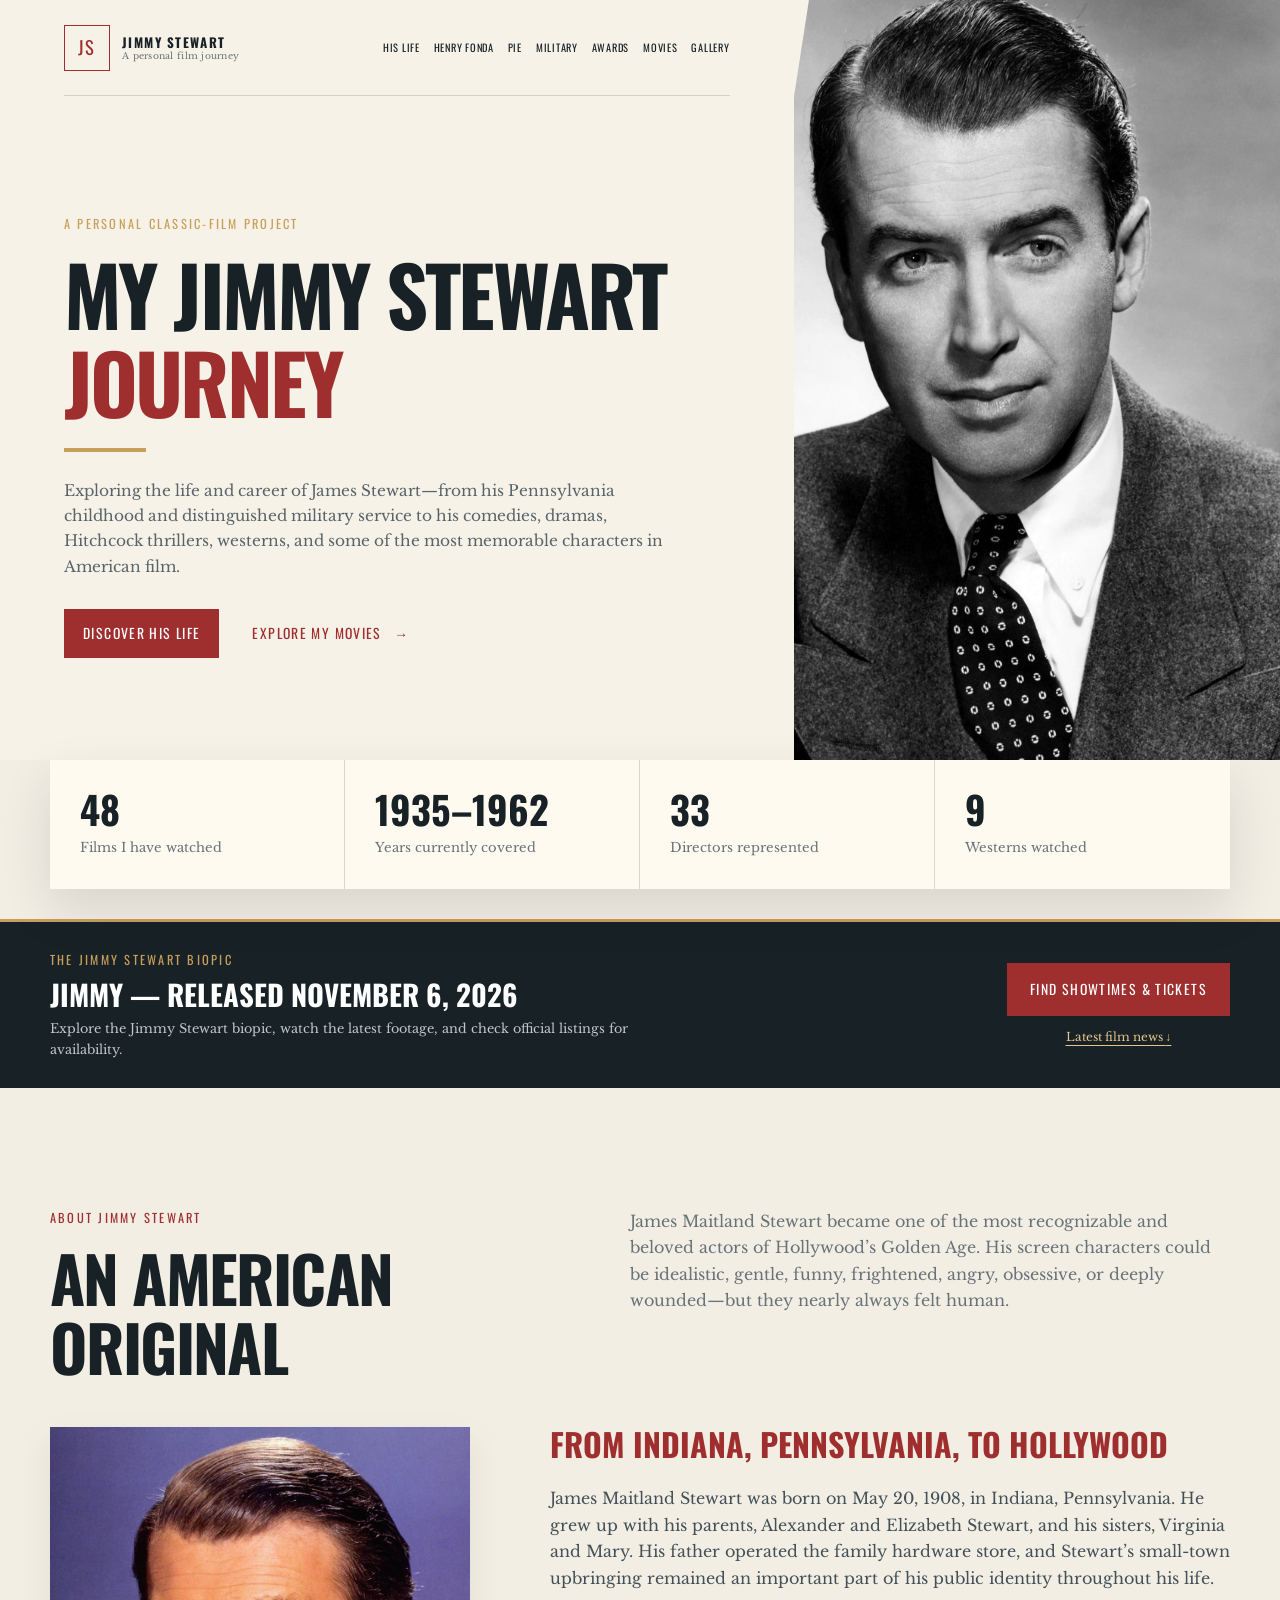
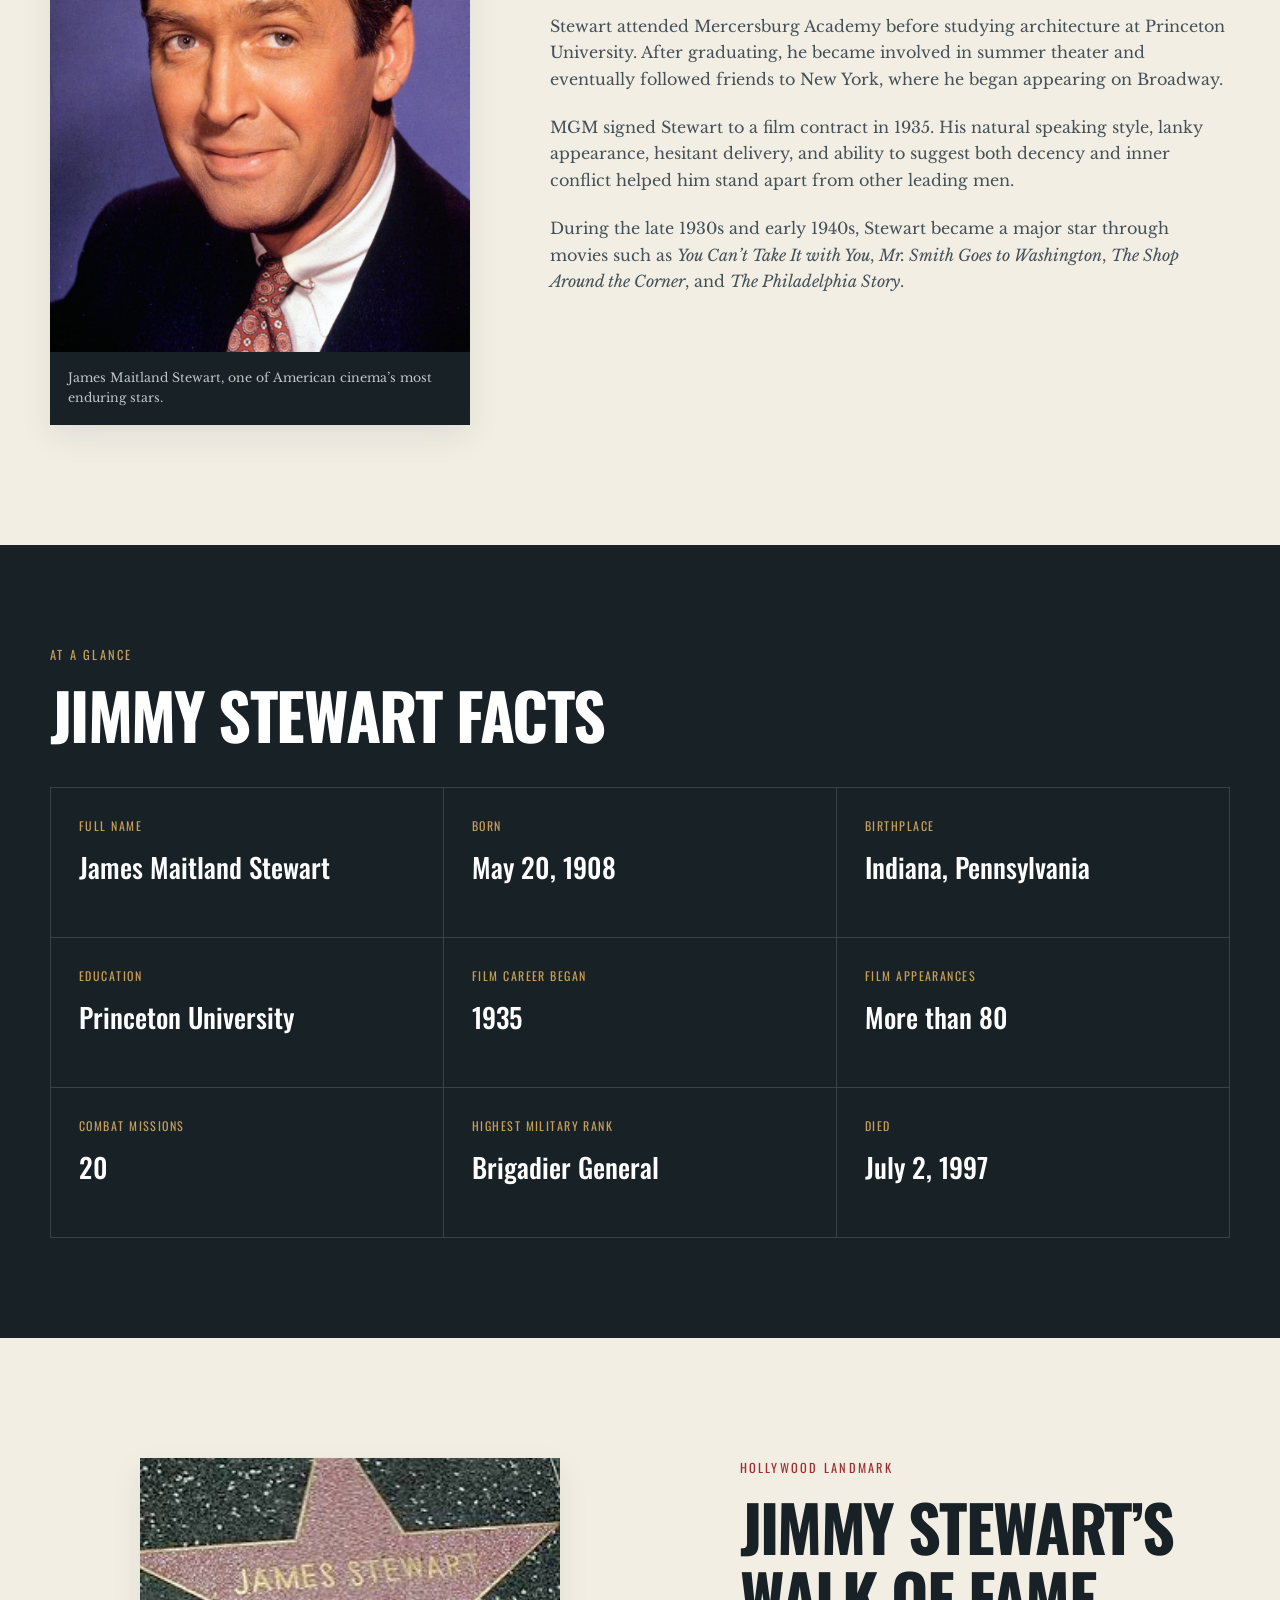
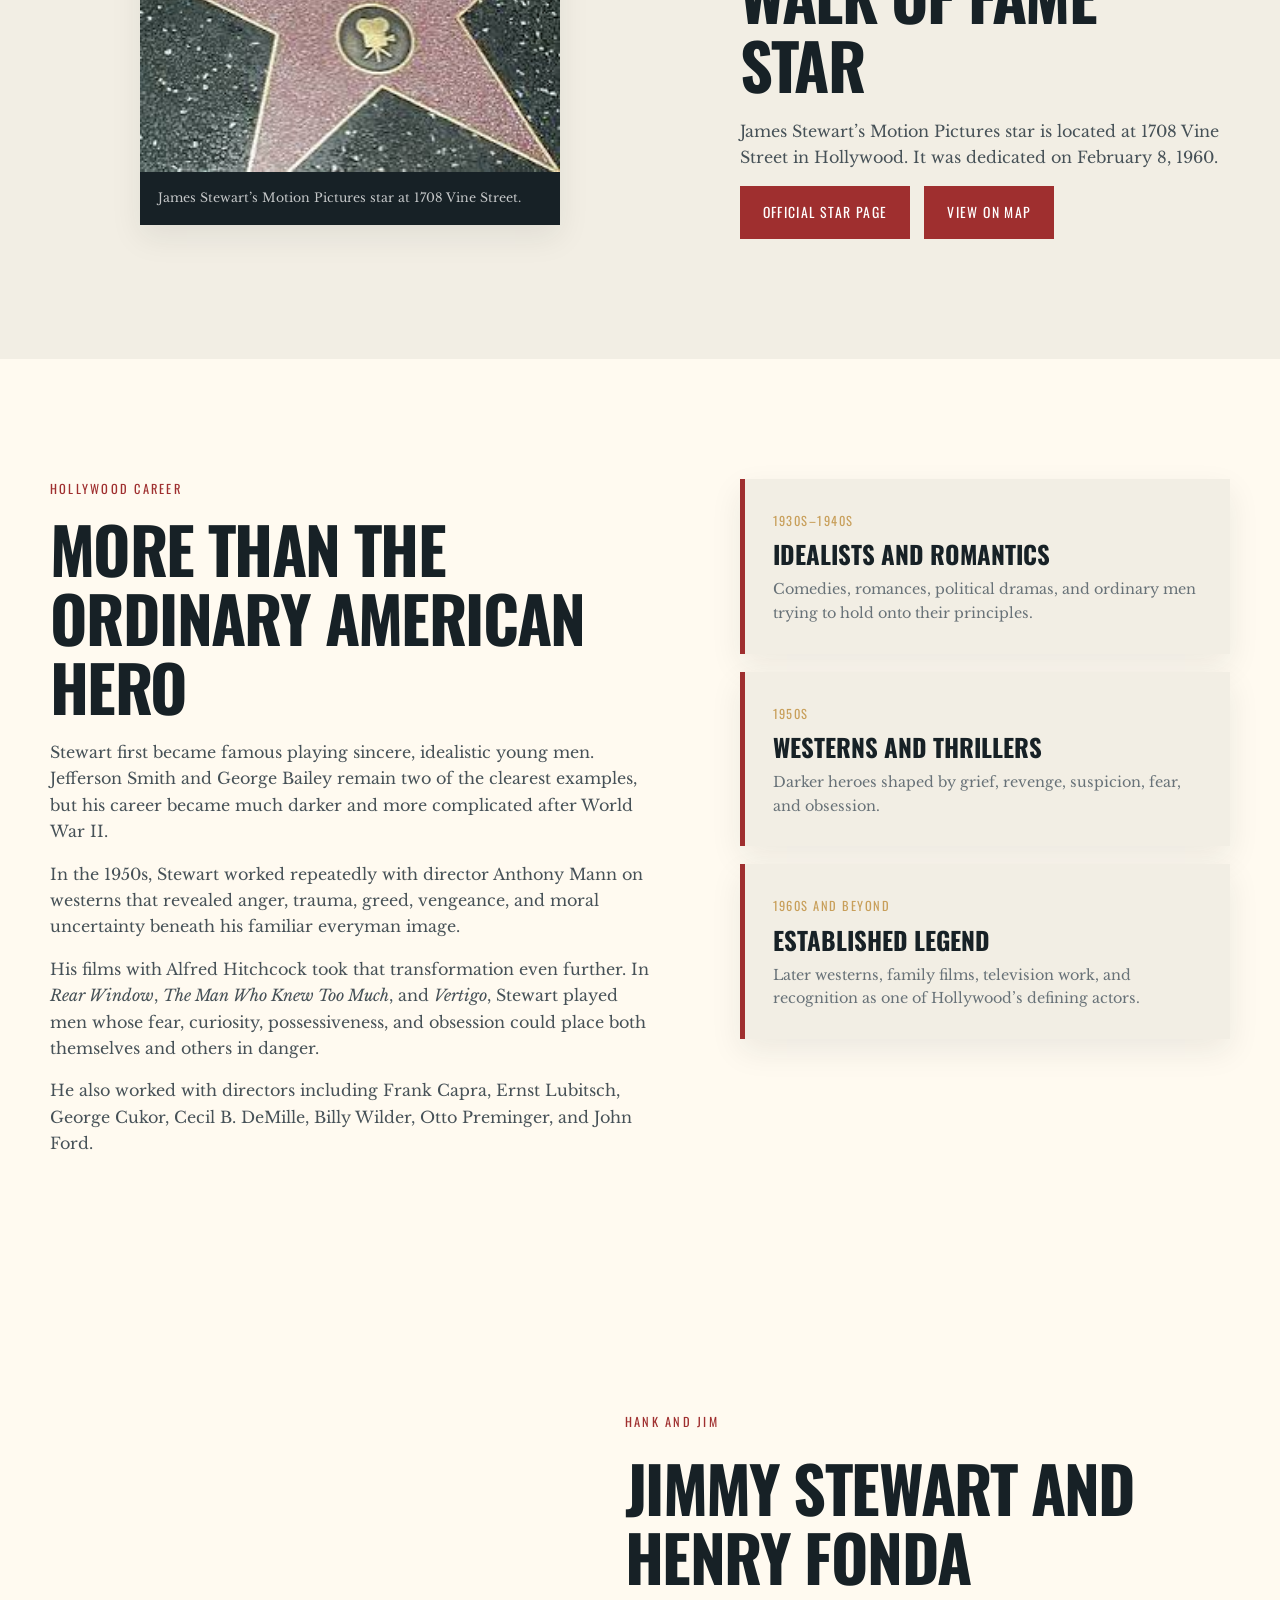
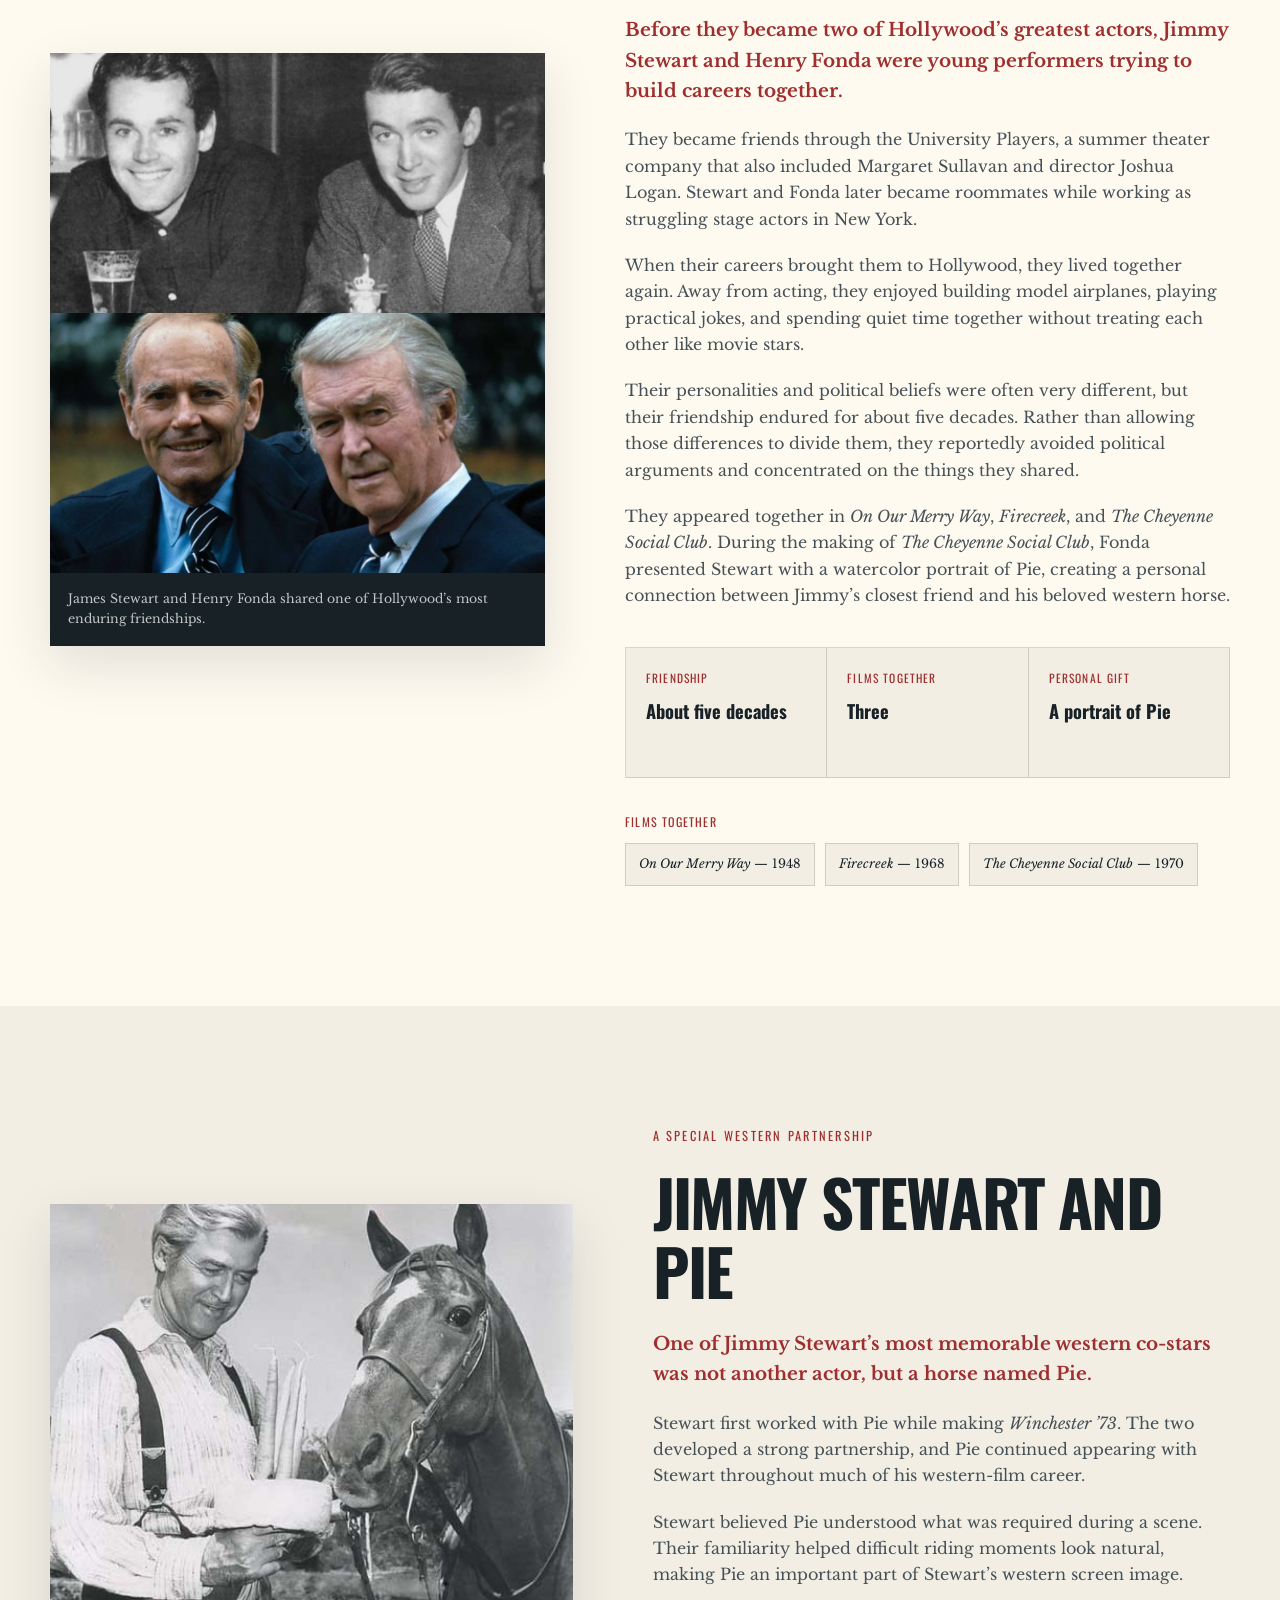
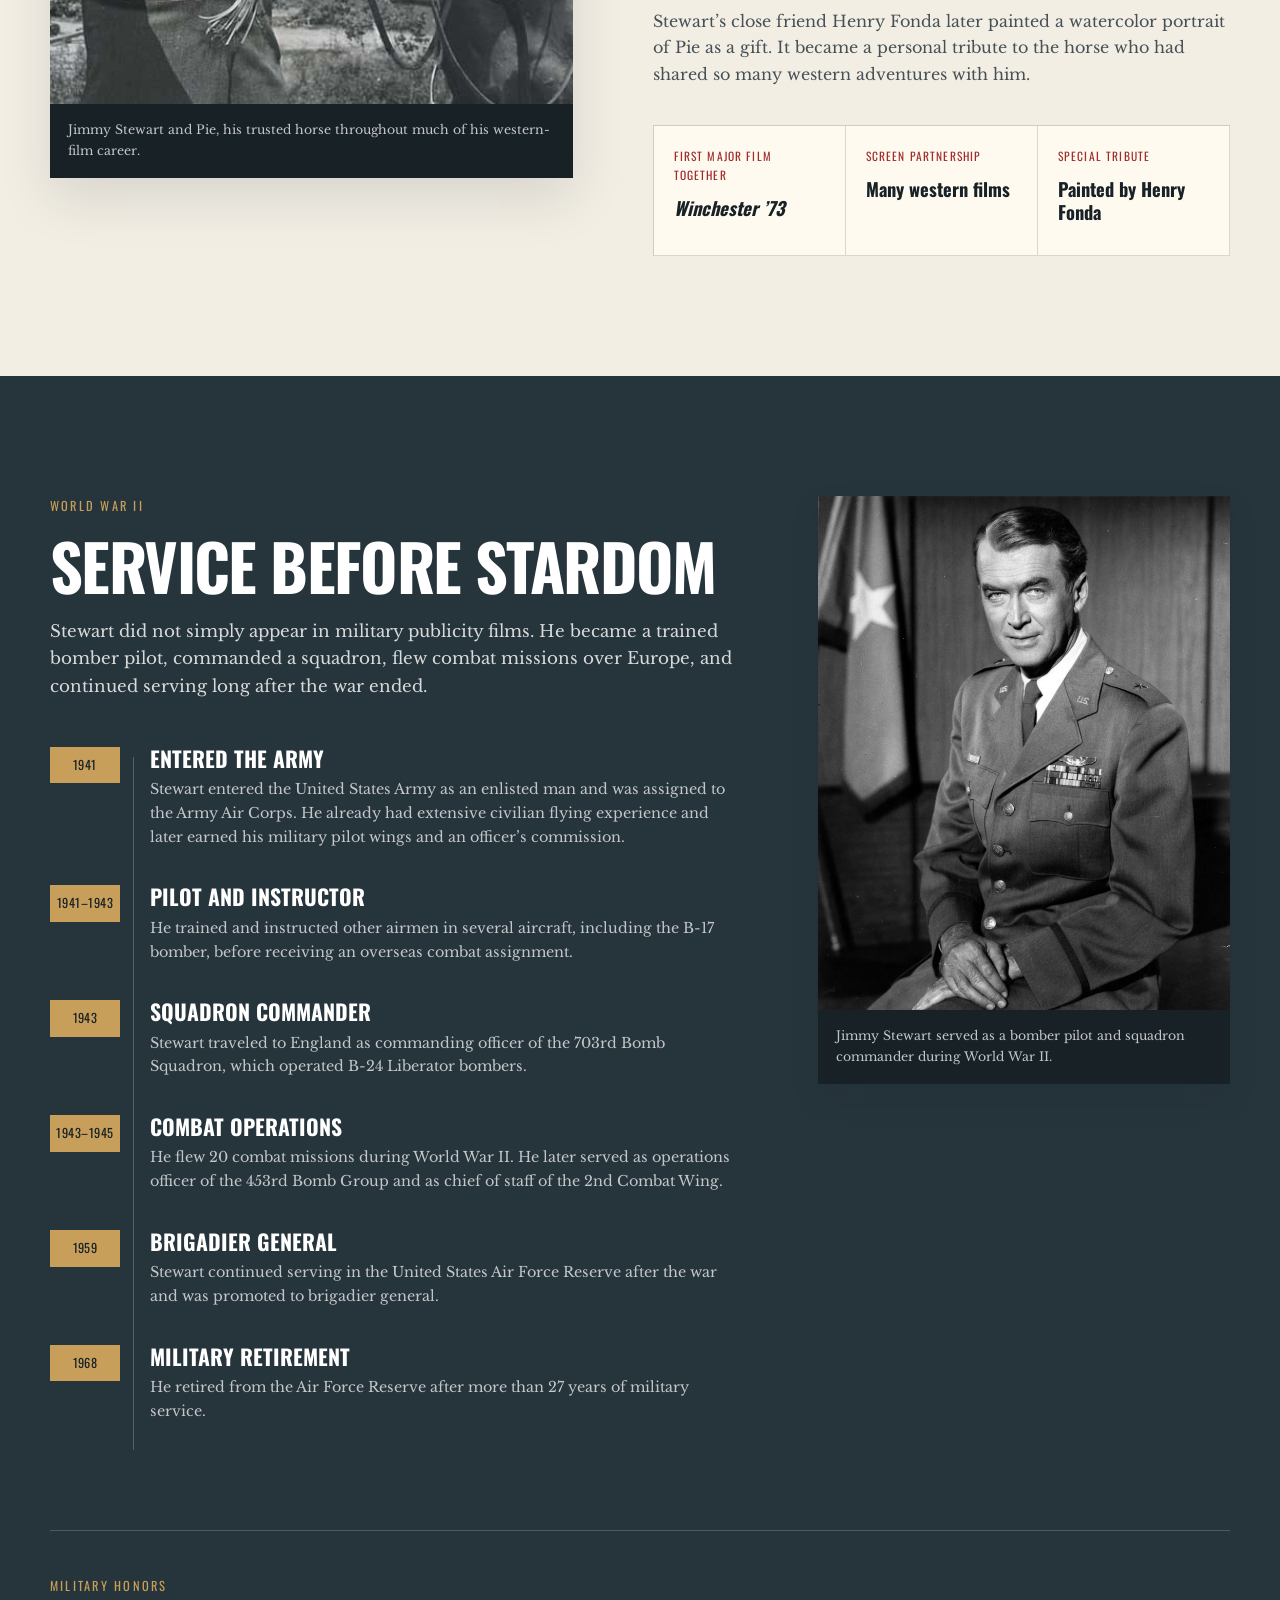
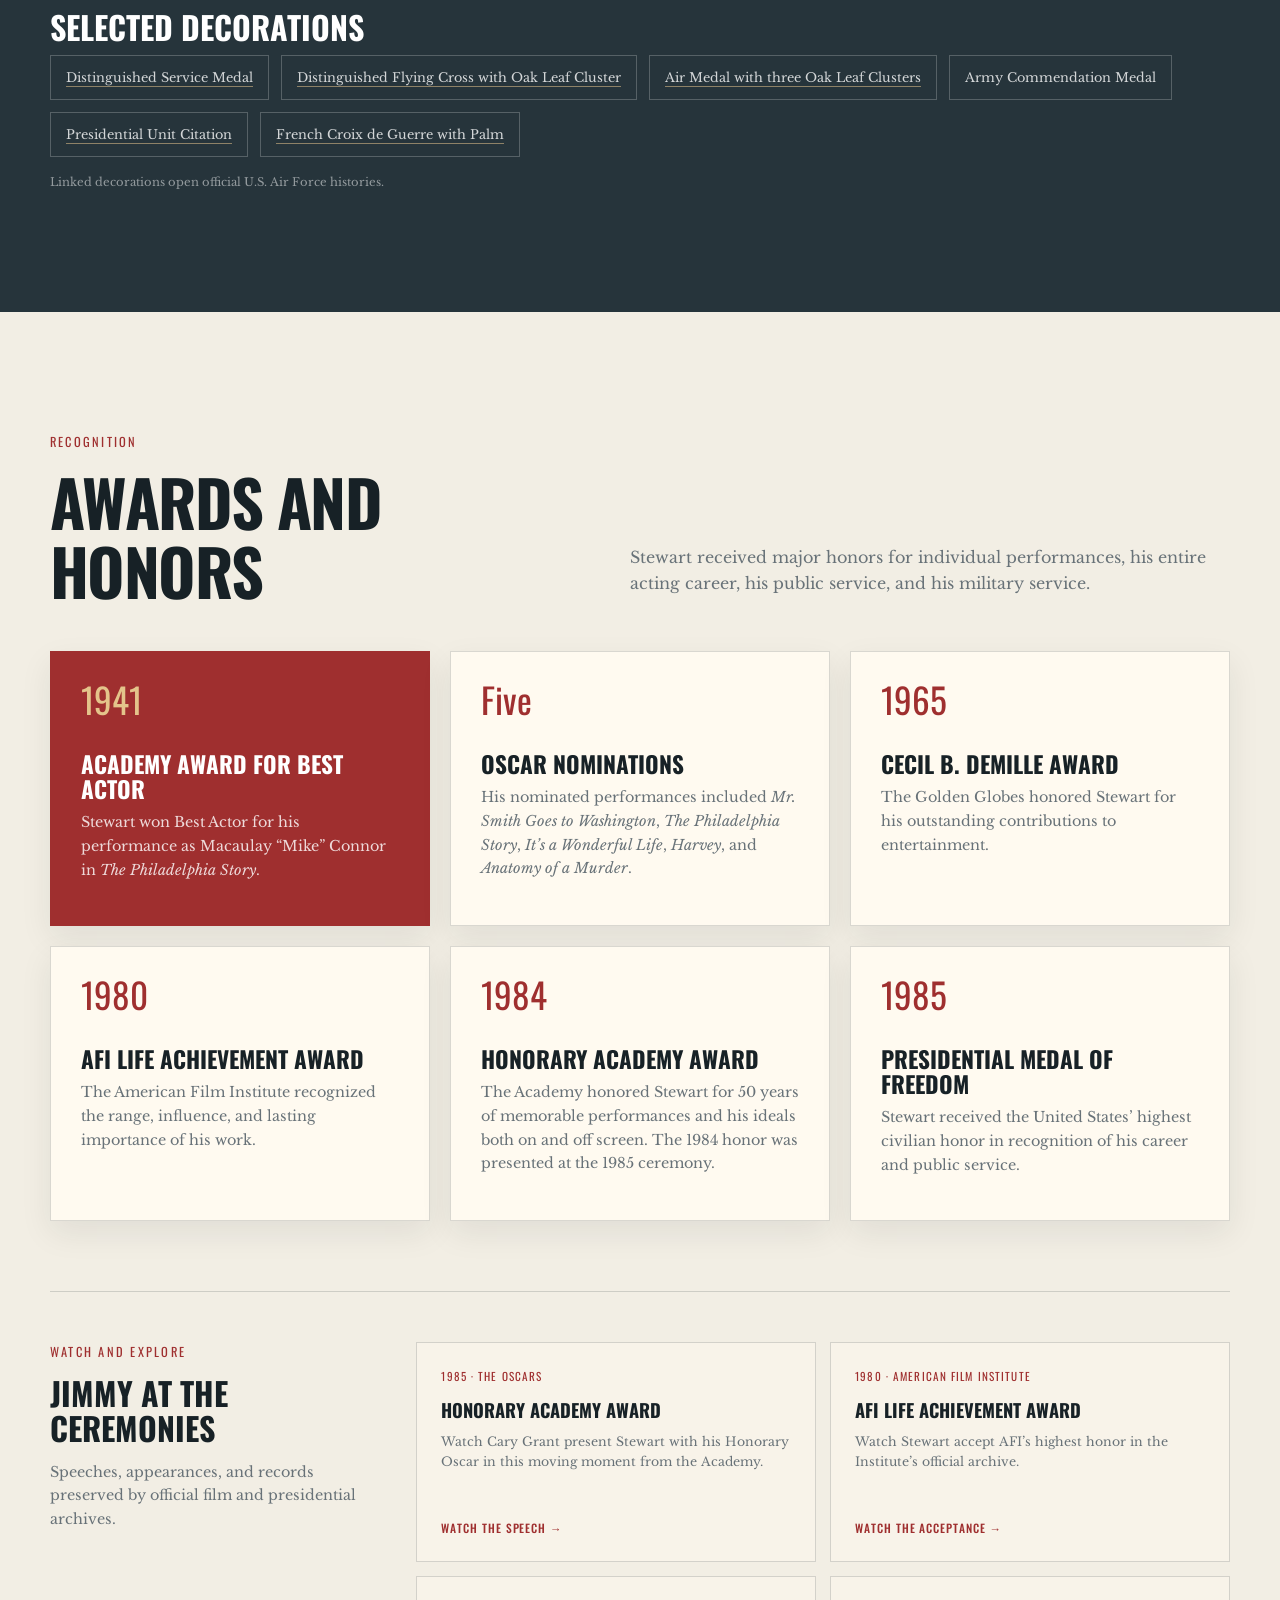
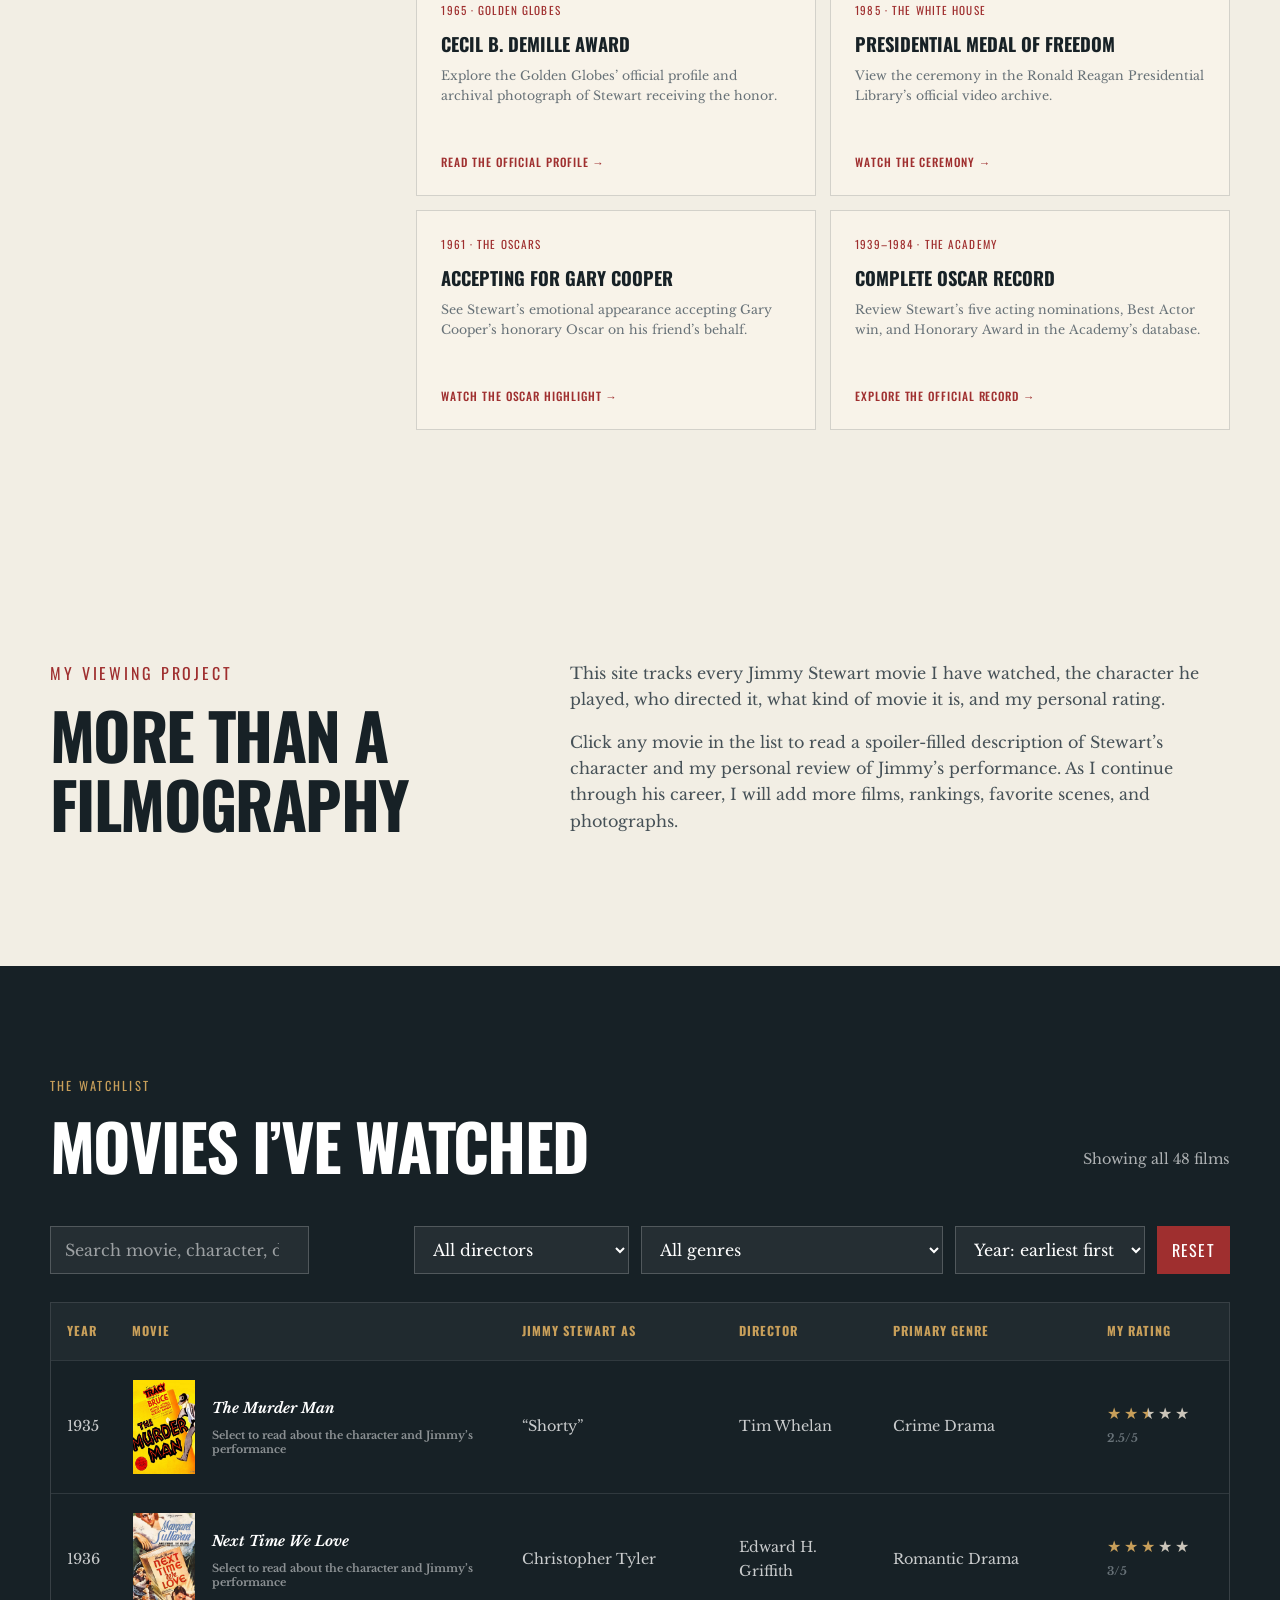
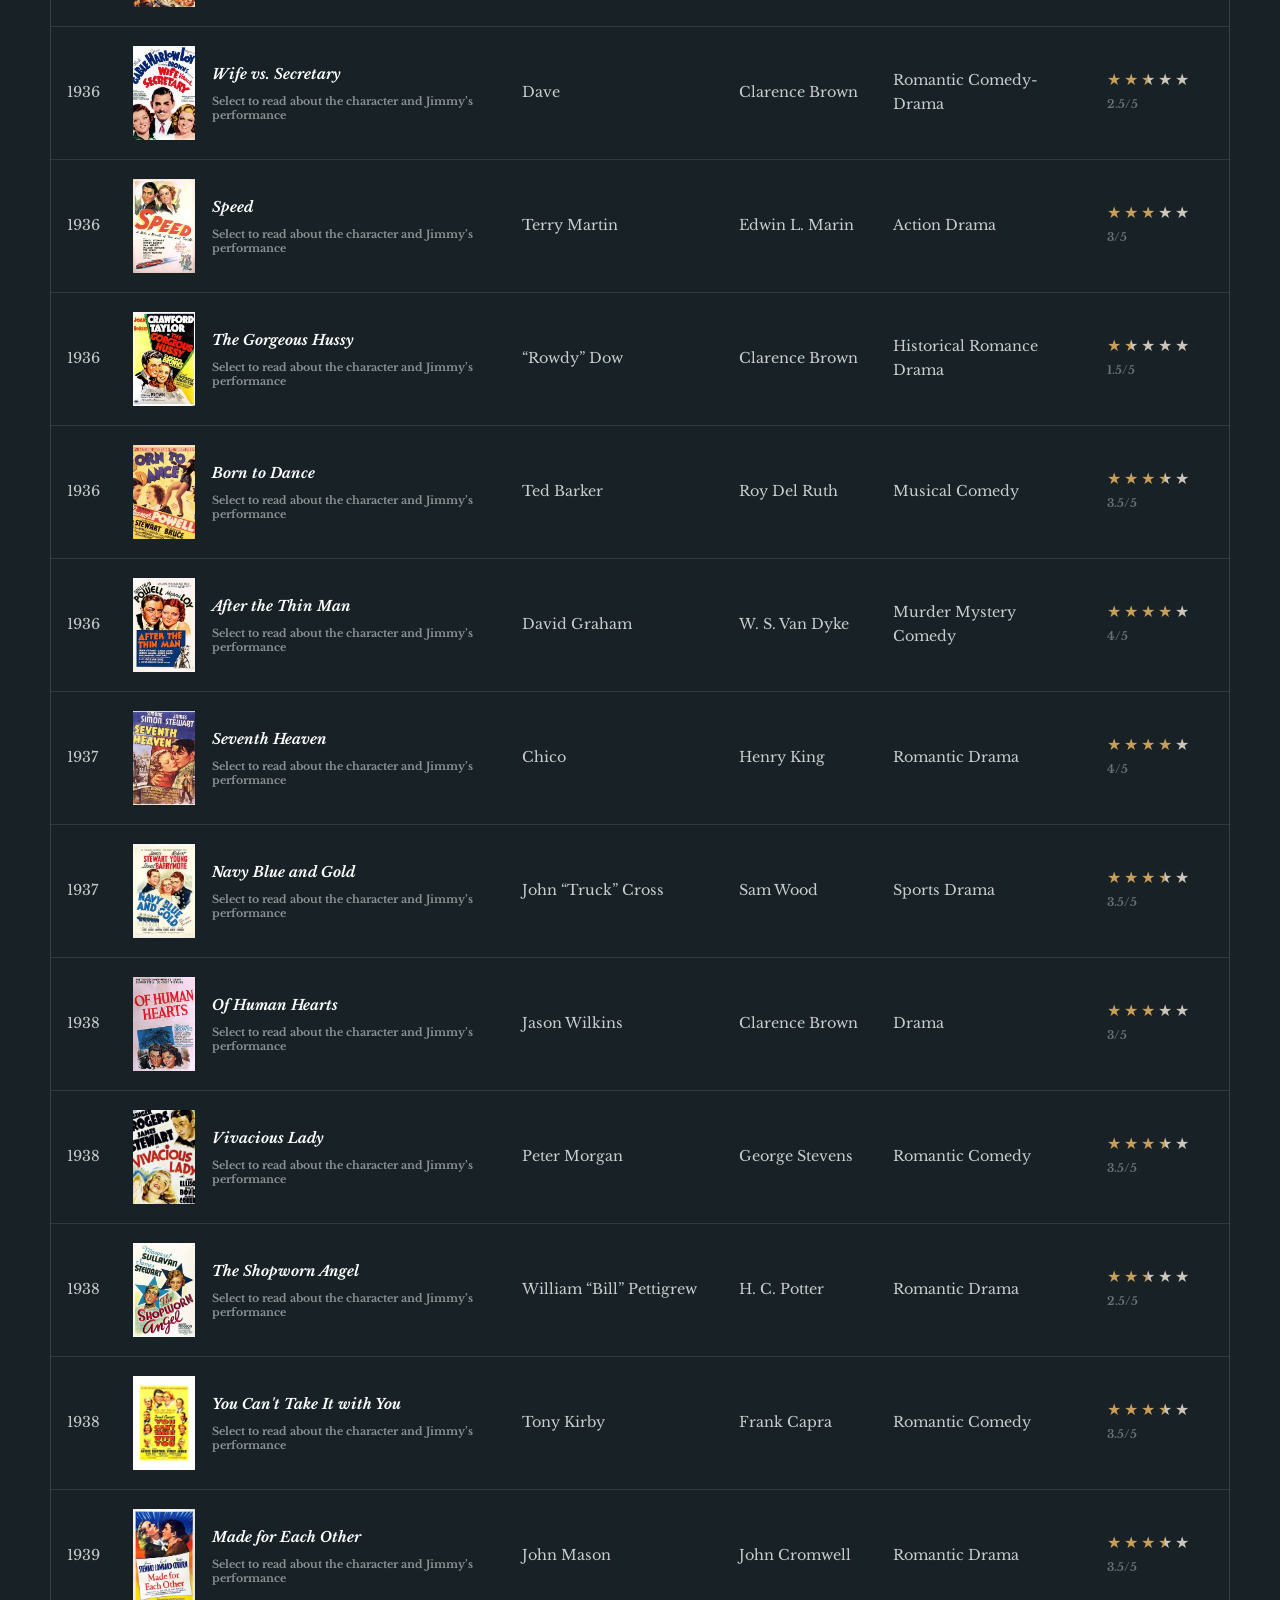
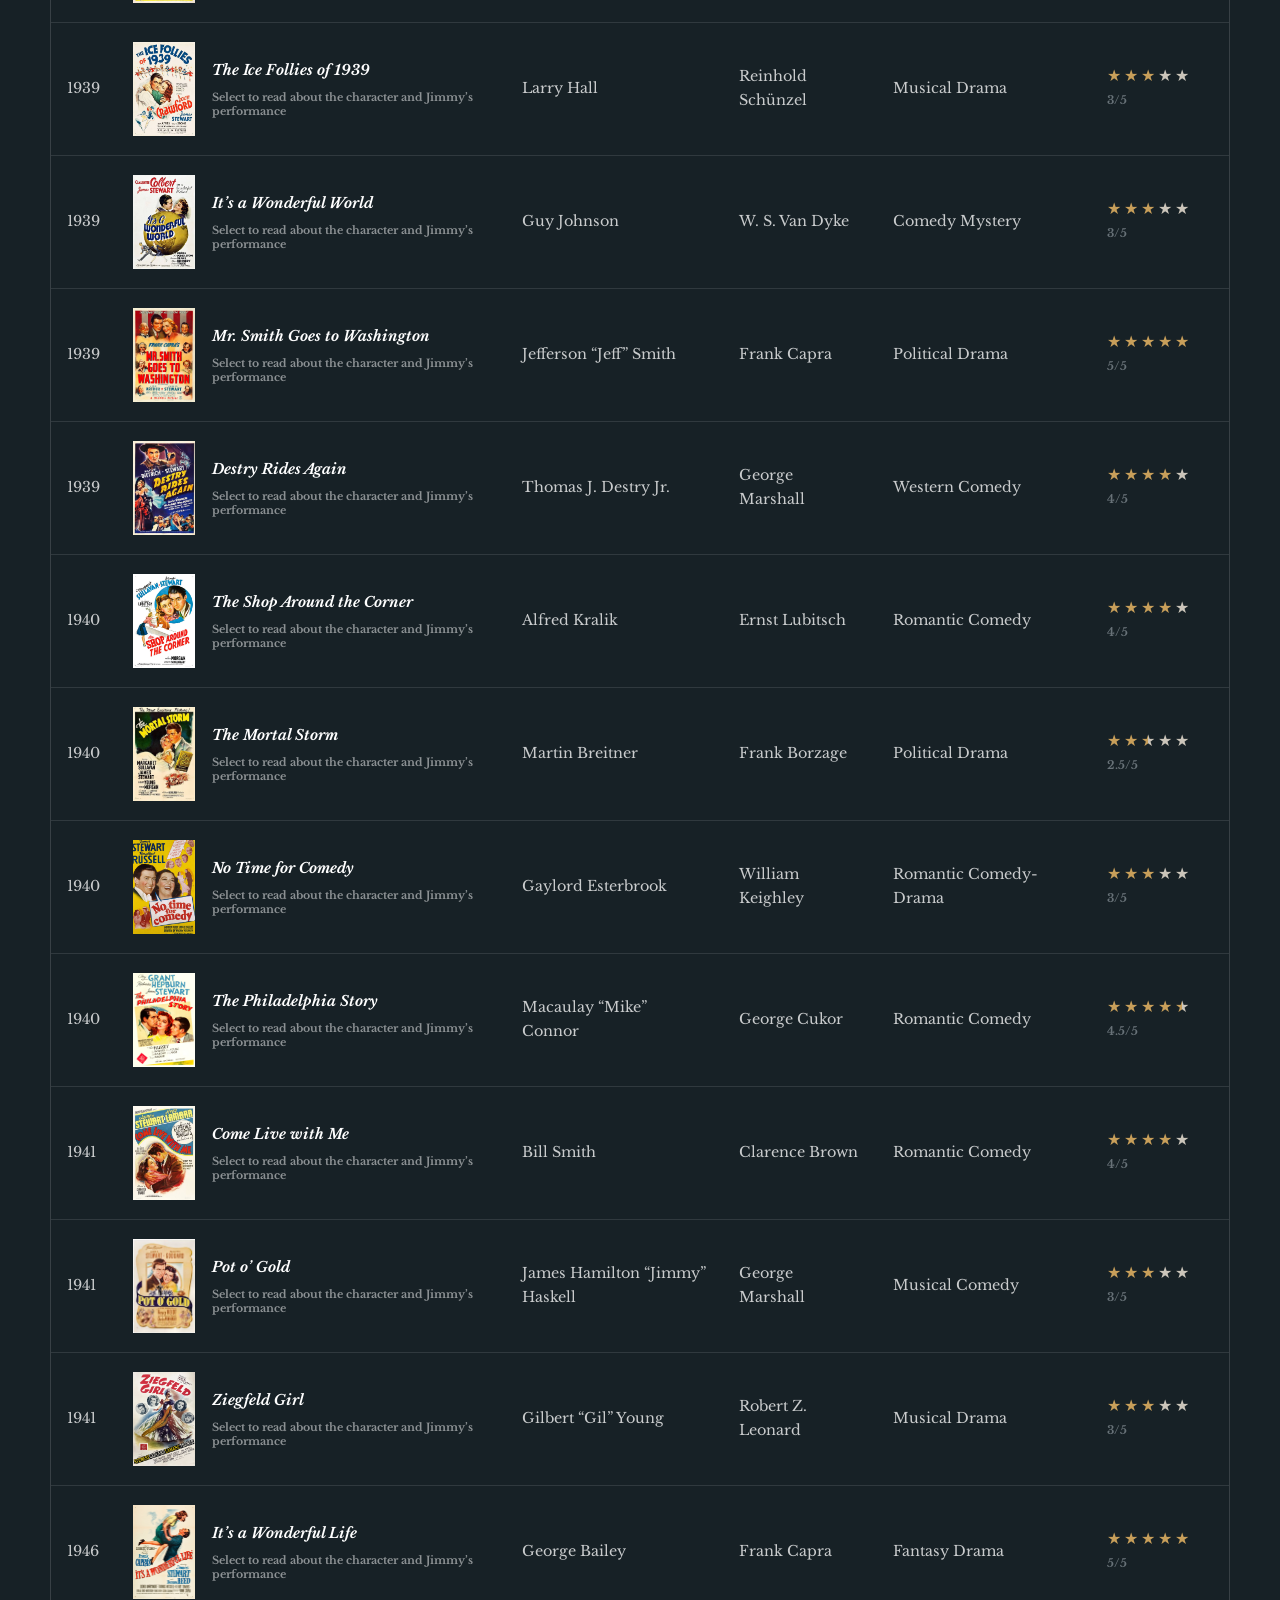
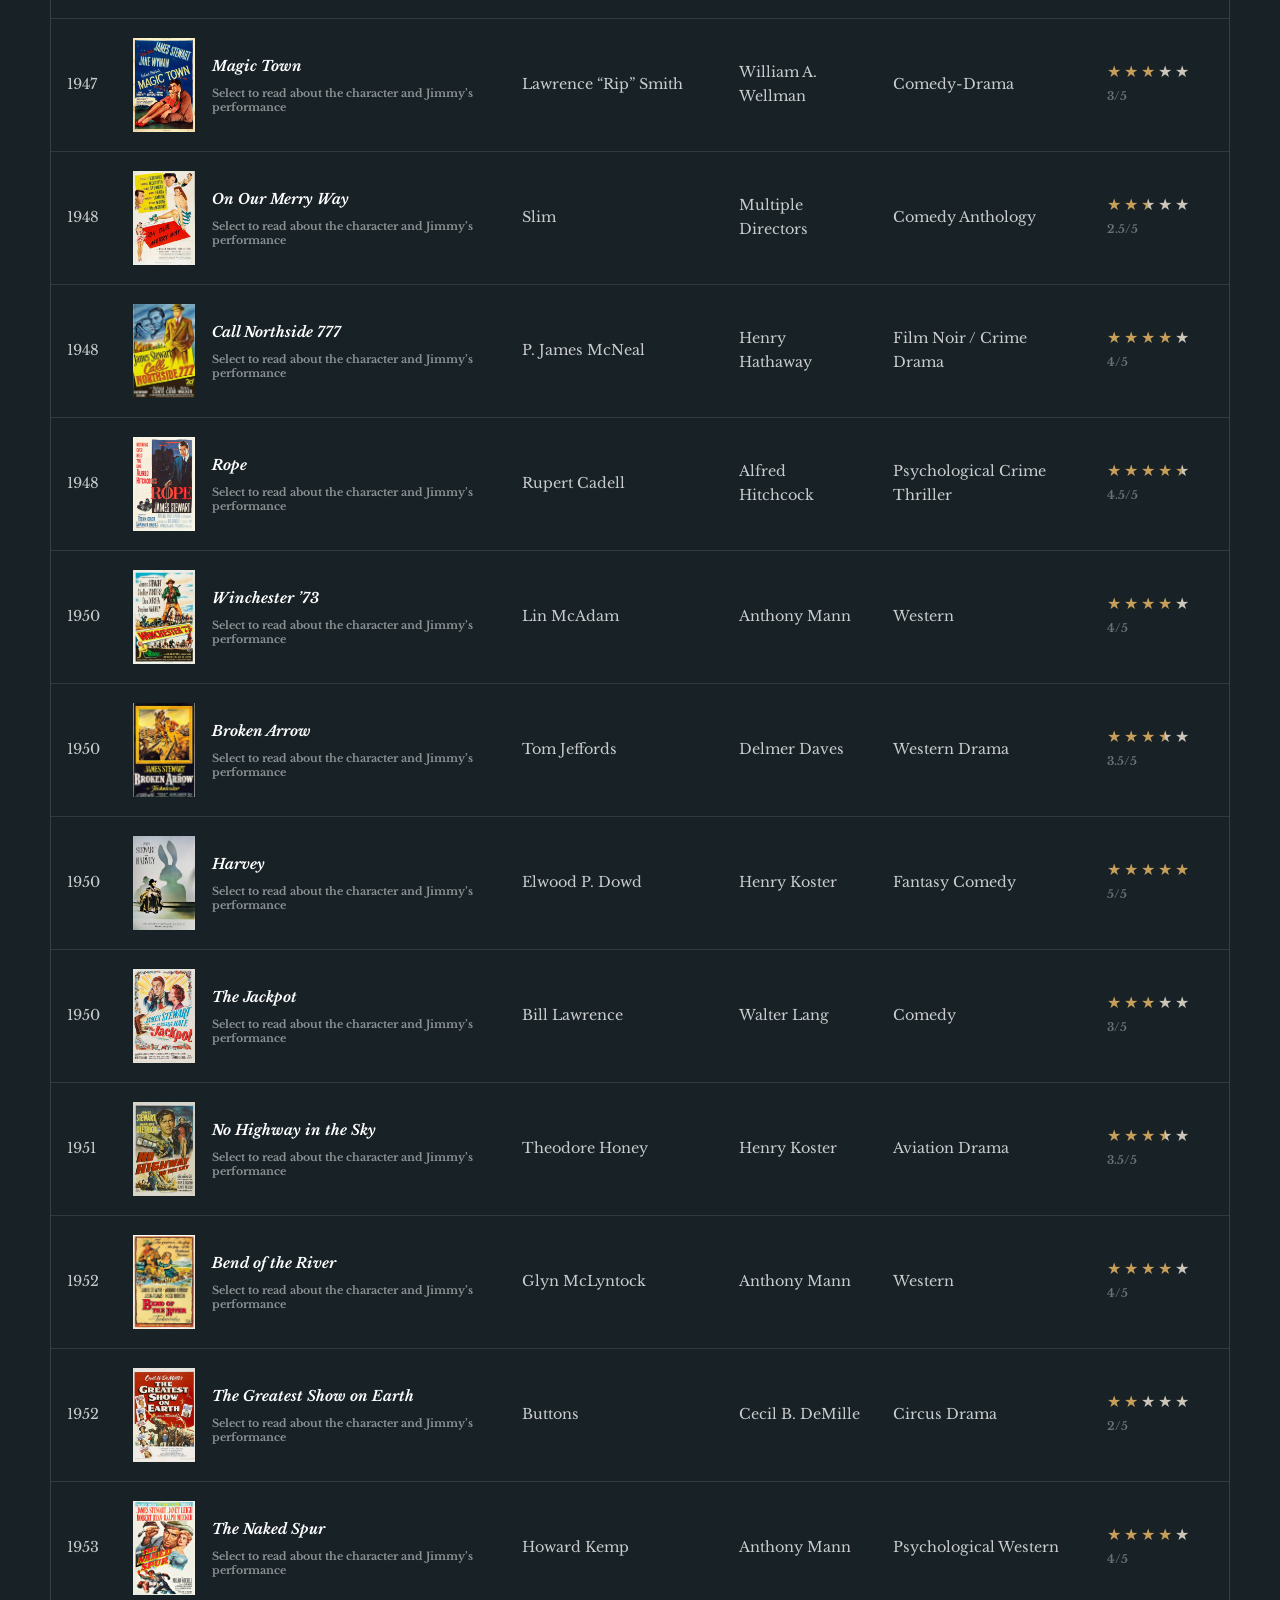
==== commit f0df7922: "Balance character descriptions and personal review lengths" ====
--- a/index.html
+++ b/index.html
@@ -2008,14 +2008,6 @@
               </blockquote>
             </section>
 
-            <section class="biopic-next-chapter" aria-labelledby="biopic-next-title">
-              <h4 id="biopic-next-title">Next chapter</h4>
-              <p>
-                Continue watching Jimmy Stewart’s postwar films, starting
-                with <em>Magic Town</em> (1947), and reach 50 movies before
-                rewatching <em>It’s a Wonderful Life</em> on Christmas Eve.
-              </p>
-            </section>
           </div>
         </details>
       </article>
@@ -2190,7 +2182,7 @@
   </footer>
 
 
-  <script src="script.js?v=20261105"></script>
+  <script src="script.js?v=20261120"></script>
 
 </body>
 </html>
